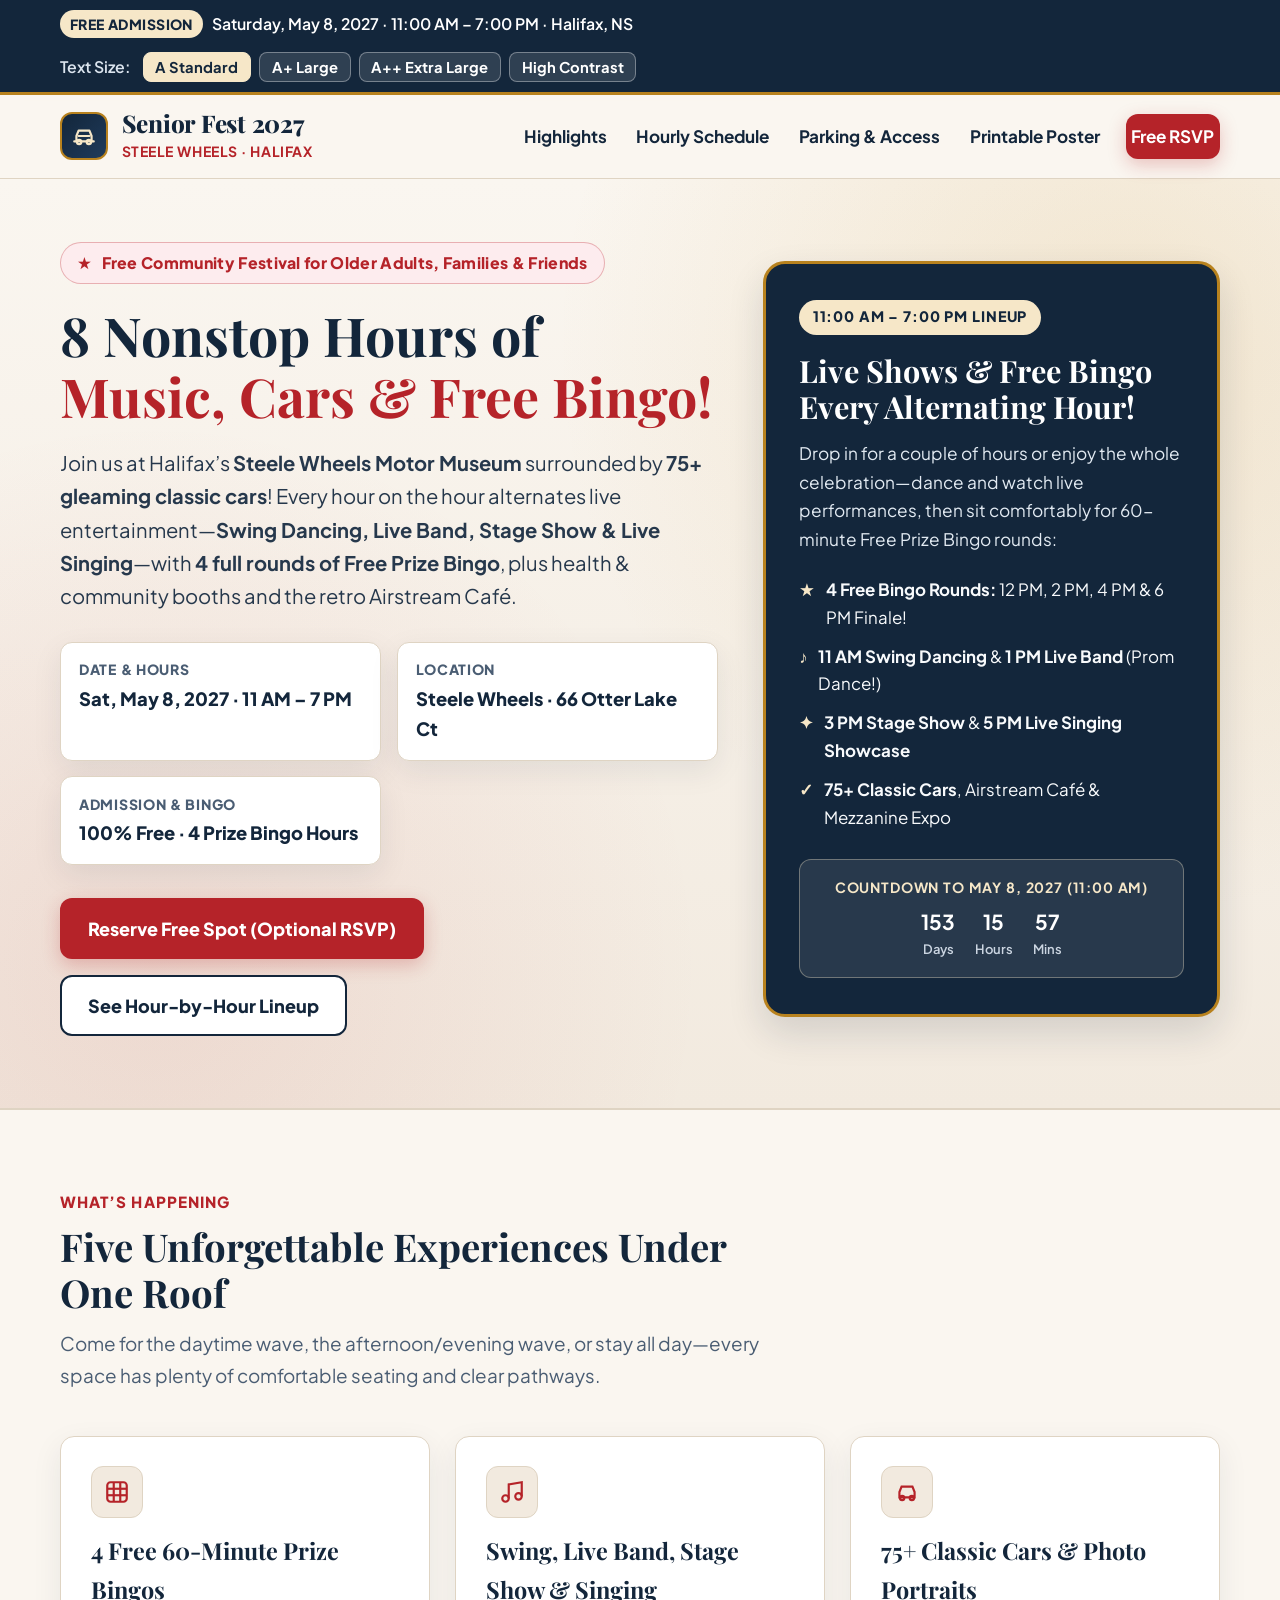
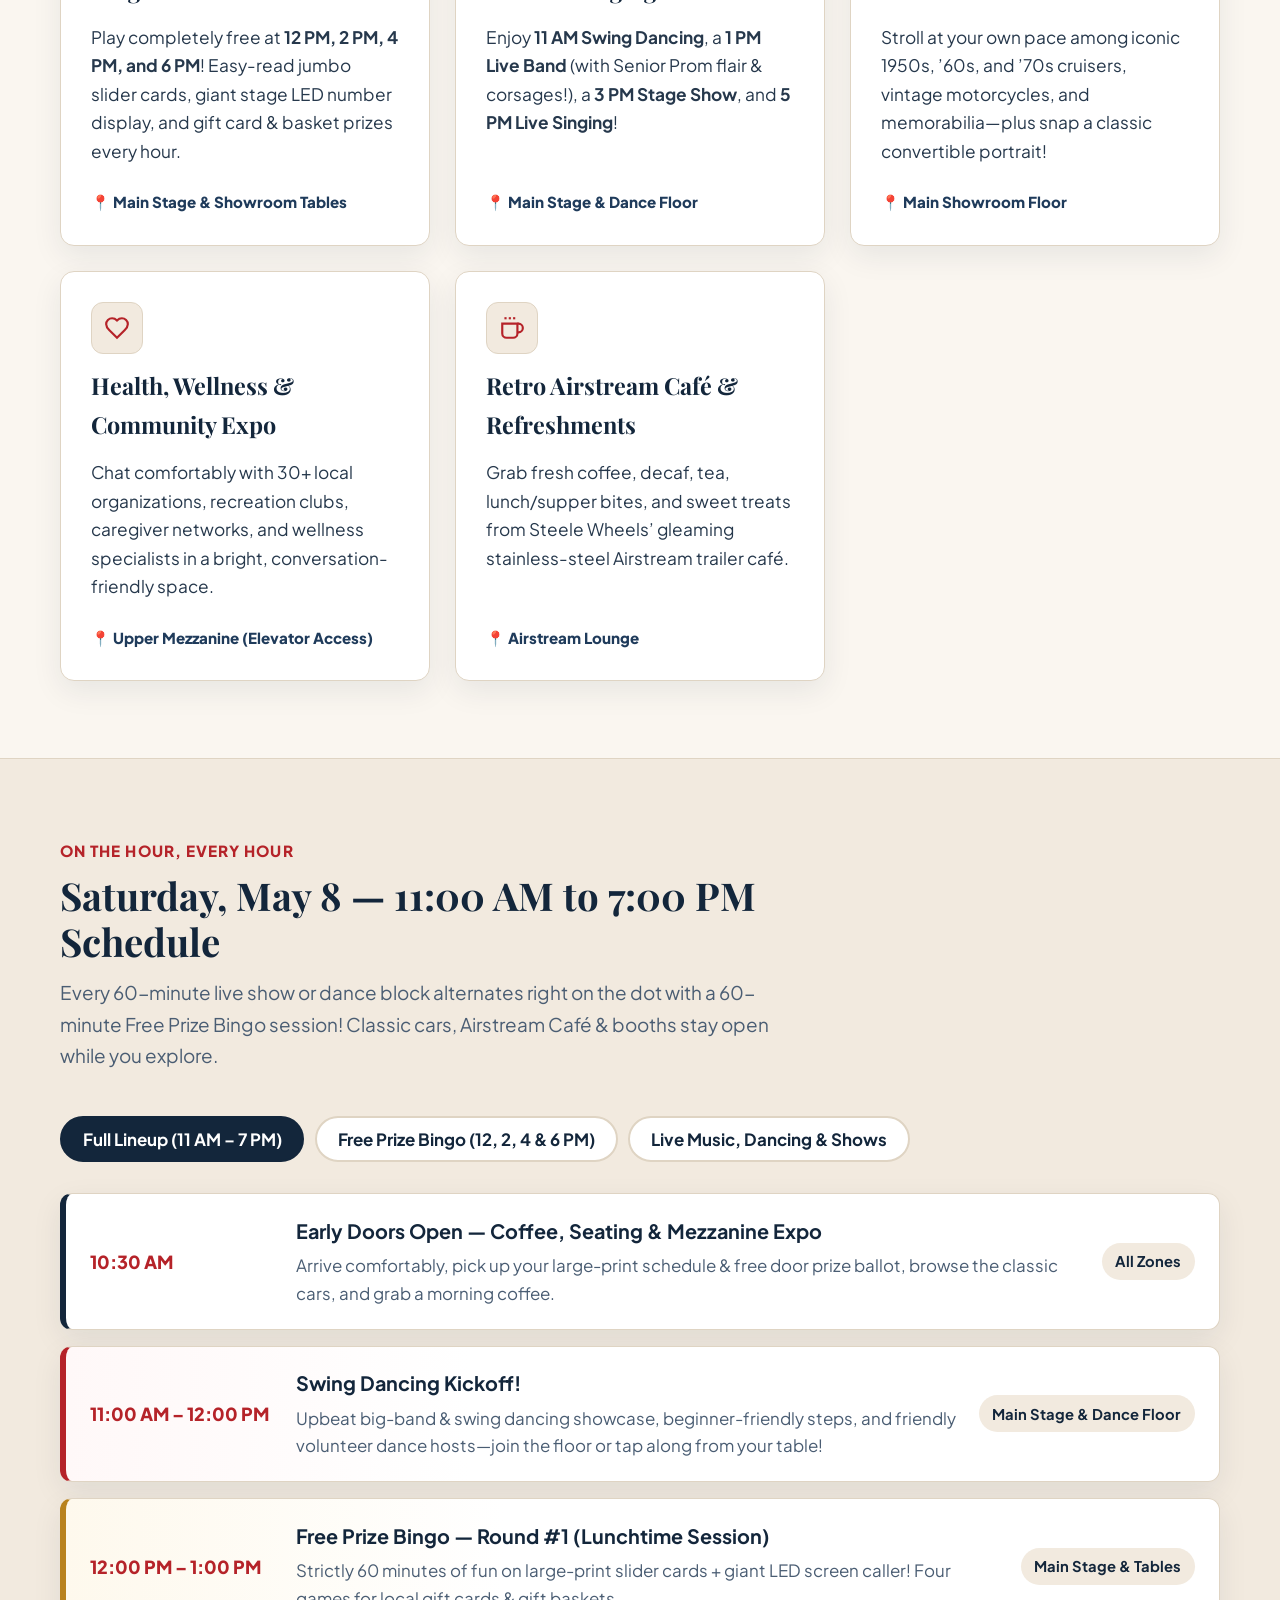
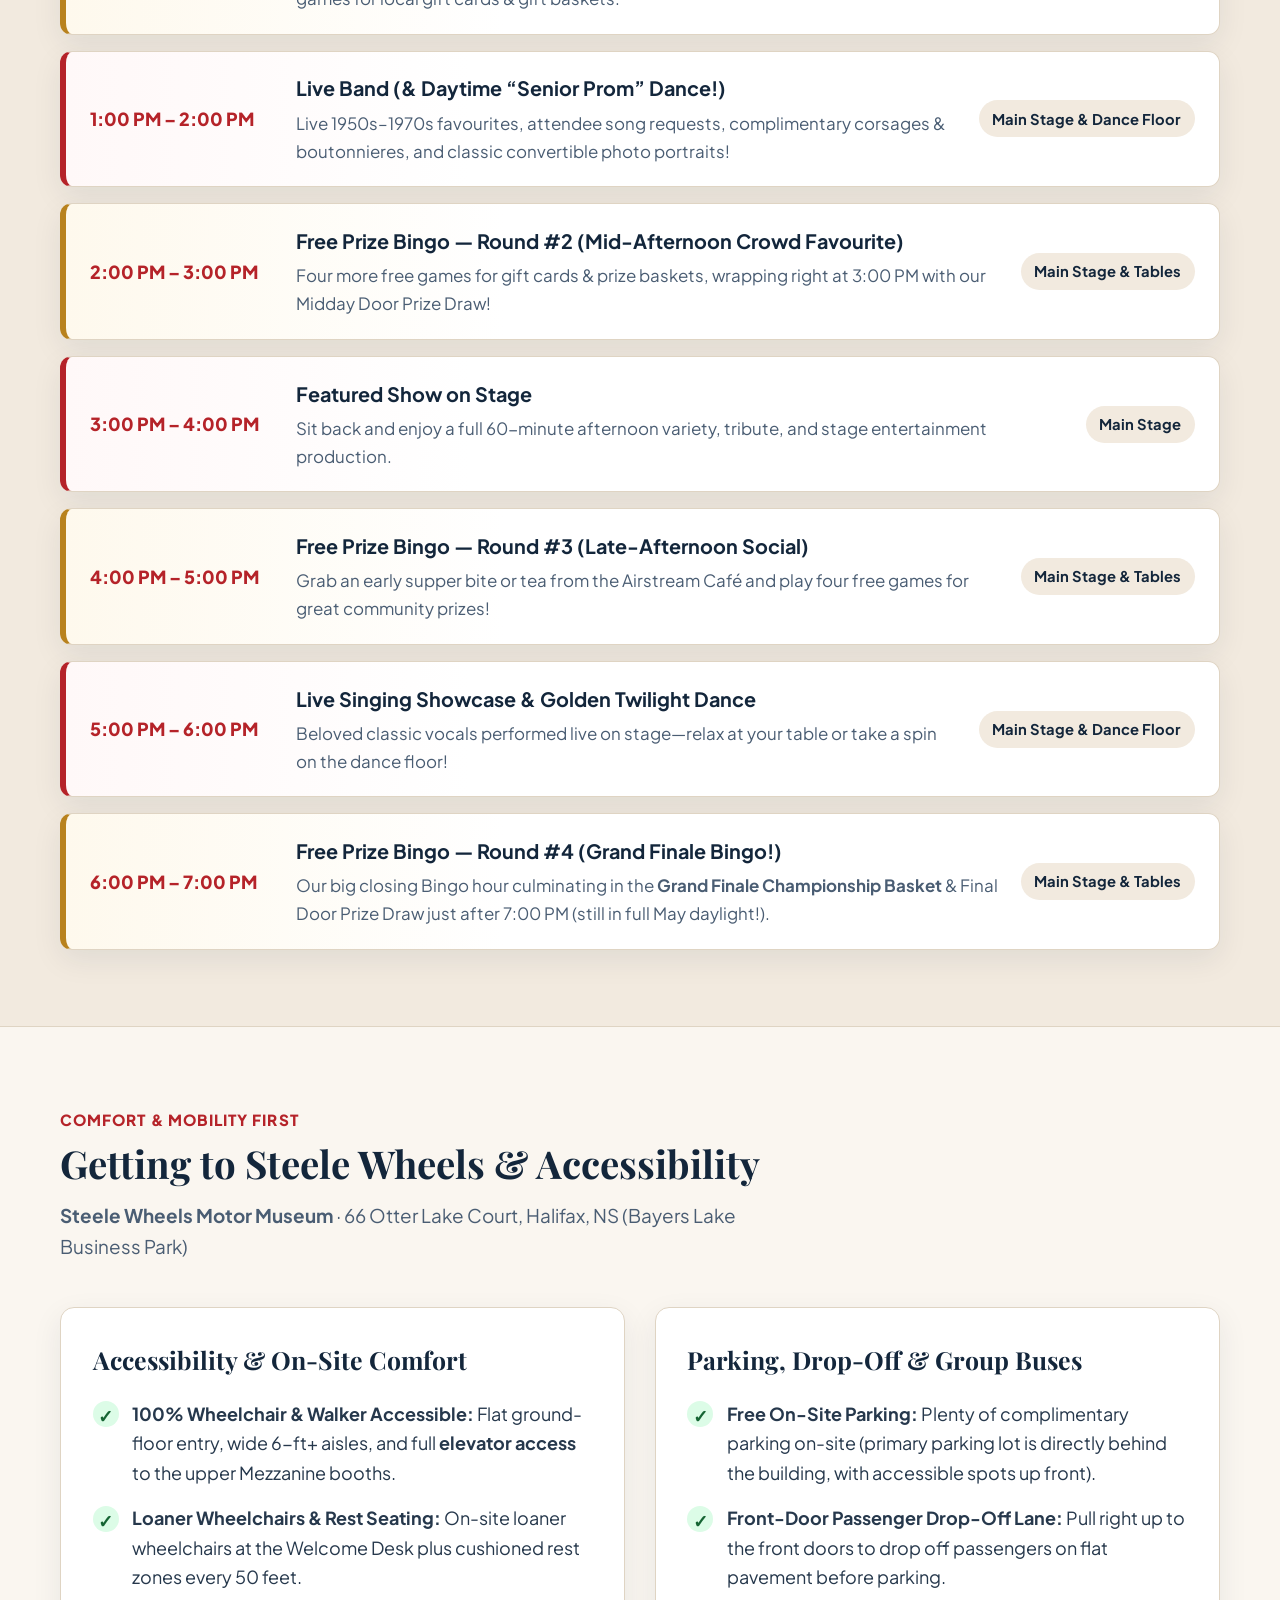
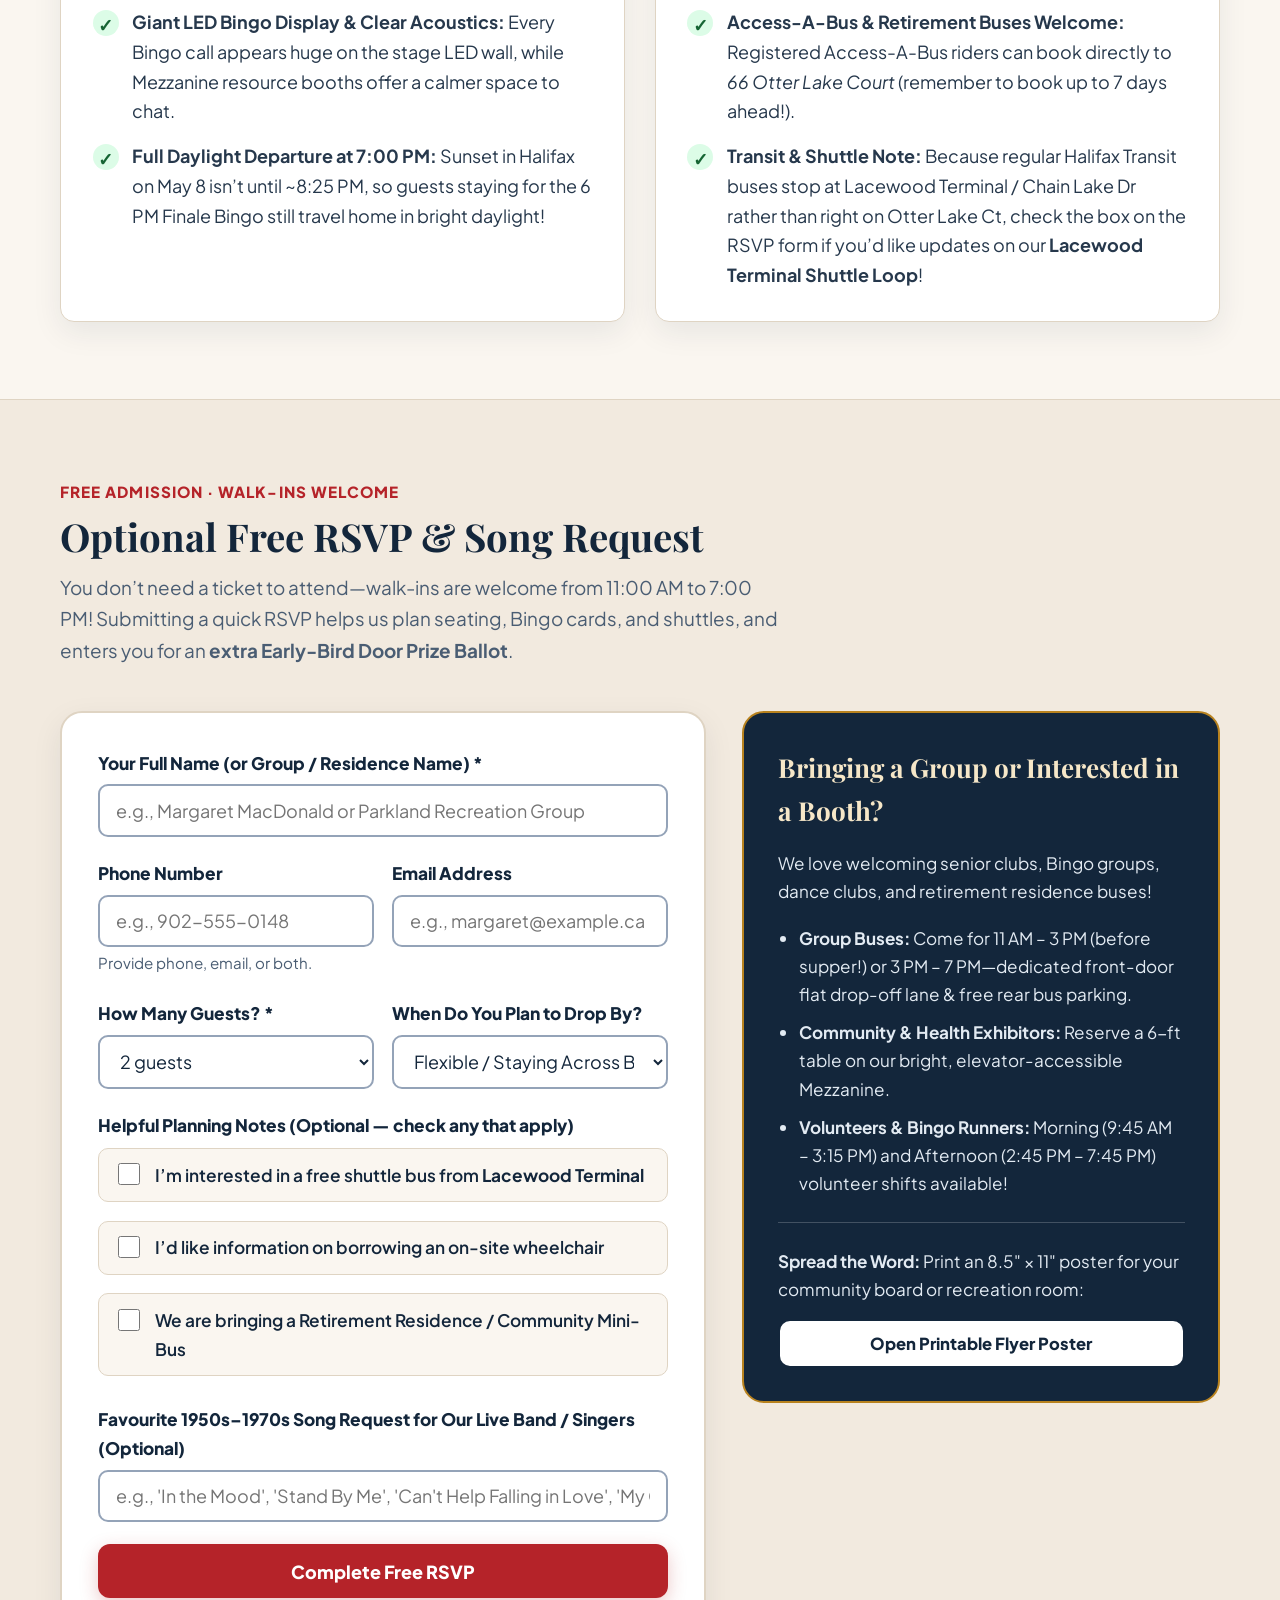
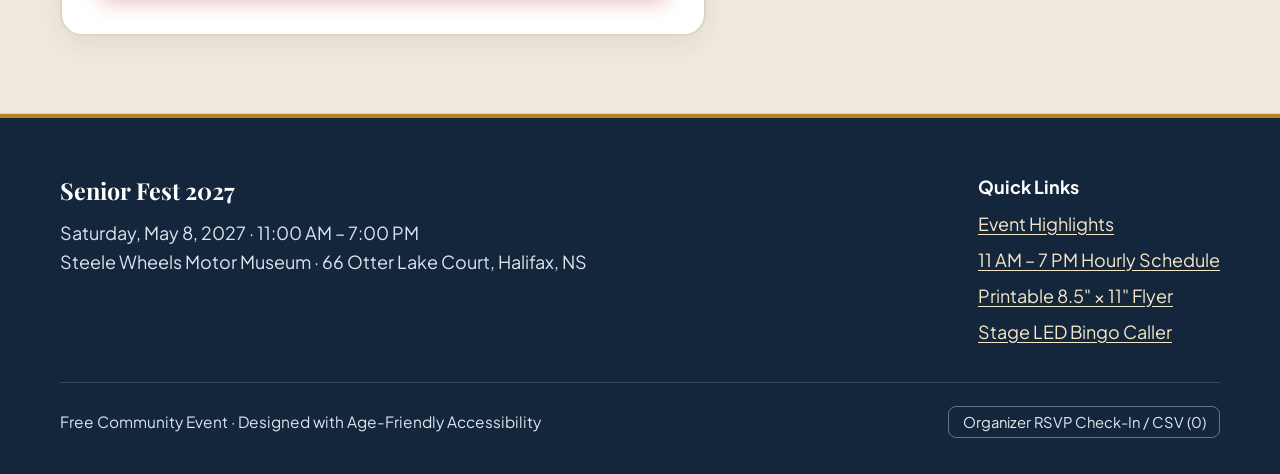
==== index.html @ 53cd1100 "Initial launch of Senior Fest 2027 website" ====
<!DOCTYPE html>
<html lang="en" data-font-scale="standard" data-contrast="standard">
<head>
  <meta charset="UTF-8" />
  <meta name="viewport" content="width=device-width, initial-scale=1.0" />
  <title>Senior Fest 2027 | May 8 (11 AM – 7 PM) at Steele Wheels Motor Museum, Halifax</title>
  <meta name="description" content="Join us Saturday, May 8, 2027 (11 AM – 7 PM) at Steele Wheels Motor Museum in Halifax for Senior Fest! Free admission, 4 rounds of Free Prize Bingo (12 PM, 2 PM, 4 PM & 6 PM), Swing Dancing, Live Band, Stage Show, Live Singing, 75+ classic cars & Community Expo." />
  <link rel="canonical" href="https://wajdimasad.github.io/Seniorfestns/" />
  <meta property="og:type" content="website" />
  <meta property="og:url" content="https://wajdimasad.github.io/Seniorfestns/" />
  <meta property="og:title" content="Senior Fest 2027 | May 8 (11 AM – 7 PM) at Steele Wheels, Halifax" />
  <meta property="og:description" content="Free admission & 4 rounds of Free Prize Bingo (12 PM, 2 PM, 4 PM & 6 PM), Swing Dancing, Live Band, Stage Show, Live Singing & 75+ classic cars!" />
  <link rel="preconnect" href="https://fonts.googleapis.com" />
  <link rel="preconnect" href="https://fonts.gstatic.com" crossorigin />
  <link href="https://fonts.googleapis.com/css2?family=Playfair+Display:wght@700;800&family=Plus+Jakarta+Sans:wght@500;600;700;800&display=swap" rel="stylesheet" />
  <link rel="stylesheet" href="styles.css" />
</head>
<body>
  <a href="#main-content" class="skip-link">Skip to main content</a>

  <!-- Accessibility & Quick Info Top Bar -->
  <div class="utility-bar" role="region" aria-label="Reading comfort controls">
    <div class="container utility-inner">
      <div class="utility-tagline">
        <span class="badge-free-sm">Free Admission</span>
        <span>Saturday, May 8, 2027 · 11:00 AM – 7:00 PM · Halifax, NS</span>
      </div>
      <div class="a11y-controls" role="group" aria-label="Adjust text size and contrast">
        <span class="a11y-label">Text Size:</span>
        <button type="button" class="a11y-btn" data-scale="standard" aria-pressed="true">A Standard</button>
        <button type="button" class="a11y-btn" data-scale="large" aria-pressed="false">A+ Large</button>
        <button type="button" class="a11y-btn" data-scale="xlarge" aria-pressed="false">A++ Extra Large</button>
        <button type="button" class="a11y-btn" id="contrast-toggle" aria-pressed="false">High Contrast</button>
      </div>
    </div>
  </div>

  <!-- Main Sticky Header -->
  <header class="site-header">
    <div class="container nav-inner">
      <a href="#" class="brand">
        <div class="brand-emblem" aria-hidden="true">
          <svg width="26" height="26" viewBox="0 0 24 24" fill="none" stroke="currentColor" stroke-width="2" stroke-linecap="round" stroke-linejoin="round">
            <path d="M5 17h14v-5l-2-5H7L5 12v5Z" />
            <circle cx="7.5" cy="17.5" r="2" />
            <circle cx="16.5" cy="17.5" r="2" />
            <path d="M3 17h2m14 0h2M7 12h10" />
          </svg>
        </div>
        <div>
          <span class="brand-title">Senior Fest 2027</span>
          <span class="brand-sub">Steele Wheels · Halifax</span>
        </div>
      </a>

      <nav class="nav-links" aria-label="Primary navigation">
        <a href="#experiences">Highlights</a>
        <a href="#schedule">Hourly Schedule</a>
        <a href="#accessibility">Parking &amp; Access</a>
        <a href="flyer.html" target="_blank" rel="noopener">Printable Poster</a>
        <a href="#rsvp" class="btn btn-primary btn-sm">Free RSVP</a>
      </nav>
    </div>
  </header>

  <main id="main-content">
    <!-- Hero Section -->
    <section class="hero">
      <div class="container hero-grid">
        <div>
          <div class="eyebrow-pill">
            <span>★</span> Free Community Festival for Older Adults, Families &amp; Friends
          </div>
          <h1>8 Nonstop Hours of <span>Music, Cars &amp; Free Bingo!</span></h1>
          <p class="hero-lead">
            Join us at Halifax’s <strong>Steele Wheels Motor Museum</strong> surrounded by <strong>75+ gleaming classic cars</strong>! Every hour on the hour alternates live entertainment—<strong>Swing Dancing, Live Band, Stage Show &amp; Live Singing</strong>—with <strong>4 full rounds of Free Prize Bingo</strong>, plus health &amp; community booths and the retro Airstream Café.
          </p>

          <div class="hero-facts">
            <div class="fact-chip">
              <span class="fact-label">Date &amp; Hours</span>
              <span class="fact-value">Sat, May 8, 2027 · 11 AM – 7 PM</span>
            </div>
            <div class="fact-chip">
              <span class="fact-label">Location</span>
              <span class="fact-value">Steele Wheels · 66 Otter Lake Ct</span>
            </div>
            <div class="fact-chip">
              <span class="fact-label">Admission &amp; Bingo</span>
              <span class="fact-value">100% Free · 4 Prize Bingo Hours</span>
            </div>
          </div>

          <div class="hero-actions">
            <a href="#rsvp" class="btn btn-primary">Reserve Free Spot (Optional RSVP)</a>
            <a href="#schedule" class="btn btn-secondary">See Hour-by-Hour Lineup</a>
          </div>
        </div>

        <!-- Hourly Entertainment + Bingo Spotlight Card -->
        <aside class="hero-poster-card" aria-label="Nonstop alternating entertainment and Free Bingo lineup">
          <span class="poster-corner-ribbon">11:00 AM – 7:00 PM Lineup</span>
          <h2>Live Shows &amp; Free Bingo Every Alternating Hour!</h2>
          <p>
            Drop in for a couple of hours or enjoy the whole celebration—dance and watch live performances, then sit comfortably for 60-minute Free Prize Bingo rounds:
          </p>
          <ul class="prom-feature-list">
            <li><span class="prom-check">★</span> <span><strong>4 Free Bingo Rounds:</strong> 12 PM, 2 PM, 4 PM &amp; 6 PM Finale!</span></li>
            <li><span class="prom-check">♪</span> <span><strong>11 AM Swing Dancing</strong> &amp; <strong>1 PM Live Band</strong> (Prom Dance!)</span></li>
            <li><span class="prom-check">✦</span> <span><strong>3 PM Stage Show</strong> &amp; <strong>5 PM Live Singing Showcase</strong></span></li>
            <li><span class="prom-check">✓</span> <span><strong>75+ Classic Cars</strong>, Airstream Café &amp; Mezzanine Expo</span></li>
          </ul>
          <div class="countdown-box" aria-live="polite">
            <div class="countdown-title">Countdown to May 8, 2027 (11:00 AM)</div>
            <div class="countdown-values" id="countdown-display">
              <span><strong>--</strong><small>Days</small></span>
              <span><strong>--</strong><small>Hours</small></span>
              <span><strong>--</strong><small>Mins</small></span>
            </div>
          </div>
        </aside>
      </div>
    </section>

    <!-- 5 Signature Experiences -->
    <section id="experiences" class="section">
      <div class="container">
        <div class="section-header">
          <span class="section-kicker">What’s Happening</span>
          <h2>Five Unforgettable Experiences Under One Roof</h2>
          <p>Come for the daytime wave, the afternoon/evening wave, or stay all day—every space has plenty of comfortable seating and clear pathways.</p>
        </div>

        <div class="cards-grid">
          <article class="exp-card">
            <div class="exp-icon" aria-hidden="true">
              <svg width="26" height="26" viewBox="0 0 24 24" fill="none" stroke="currentColor" stroke-width="2">
                <rect x="3" y="3" width="18" height="18" rx="3" /><line x1="9" y1="3" x2="9" y2="21" /><line x1="15" y1="3" x2="15" y2="21" /><line x1="3" y1="9" x2="21" y2="9" /><line x1="3" y1="15" x2="21" y2="15" />
              </svg>
            </div>
            <h3>4 Free 60-Minute Prize Bingos</h3>
            <p>Play completely free at <strong>12 PM, 2 PM, 4 PM, and 6 PM</strong>! Easy-read jumbo slider cards, giant stage LED number display, and gift card &amp; basket prizes every hour.</p>
            <span class="exp-tag">📍 Main Stage &amp; Showroom Tables</span>
          </article>

          <article class="exp-card">
            <div class="exp-icon" aria-hidden="true">
              <svg width="26" height="26" viewBox="0 0 24 24" fill="none" stroke="currentColor" stroke-width="2">
                <path d="M9 18V5l12-2v13" /><circle cx="6" cy="18" r="3" /><circle cx="18" cy="16" r="3" />
              </svg>
            </div>
            <h3>Swing, Live Band, Stage Show &amp; Singing</h3>
            <p>Enjoy <strong>11 AM Swing Dancing</strong>, a <strong>1 PM Live Band</strong> (with Senior Prom flair &amp; corsages!), a <strong>3 PM Stage Show</strong>, and <strong>5 PM Live Singing</strong>!</p>
            <span class="exp-tag">📍 Main Stage &amp; Dance Floor</span>
          </article>

          <article class="exp-card">
            <div class="exp-icon" aria-hidden="true">
              <svg width="26" height="26" viewBox="0 0 24 24" fill="none" stroke="currentColor" stroke-width="2">
                <path d="M5 17h14v-5l-2-5H7L5 12v5Z" /><circle cx="7.5" cy="17.5" r="2" /><circle cx="16.5" cy="17.5" r="2" />
              </svg>
            </div>
            <h3>75+ Classic Cars &amp; Photo Portraits</h3>
            <p>Stroll at your own pace among iconic 1950s, ’60s, and ’70s cruisers, vintage motorcycles, and memorabilia—plus snap a classic convertible portrait!</p>
            <span class="exp-tag">📍 Main Showroom Floor</span>
          </article>

          <article class="exp-card">
            <div class="exp-icon" aria-hidden="true">
              <svg width="26" height="26" viewBox="0 0 24 24" fill="none" stroke="currentColor" stroke-width="2">
                <path d="M19 14c1.49-1.46 3-3.21 3-5.5A5.5 5.5 0 0 0 16.5 3c-1.76 0-3 .5-4.5 2-1.5-1.5-2.74-2-4.5-2A5.5 5.5 0 0 0 2 8.5c0 2.3 1.5 4.05 3 5.5l7 7Z" />
              </svg>
            </div>
            <h3>Health, Wellness &amp; Community Expo</h3>
            <p>Chat comfortably with 30+ local organizations, recreation clubs, caregiver networks, and wellness specialists in a bright, conversation-friendly space.</p>
            <span class="exp-tag">📍 Upper Mezzanine (Elevator Access)</span>
          </article>

          <article class="exp-card">
            <div class="exp-icon" aria-hidden="true">
              <svg width="26" height="26" viewBox="0 0 24 24" fill="none" stroke="currentColor" stroke-width="2">
                <path d="M17 8h1a4 4 0 1 1 0 8h-1" /><path d="M3 8h14v9a4 4 0 0 1-4 4H7a4 4 0 0 1-4-4Z" /><line x1="6" y1="2" x2="6" y2="4" /><line x1="10" y1="2" x2="10" y2="4" /><line x1="14" y1="2" x2="14" y2="4" />
              </svg>
            </div>
            <h3>Retro Airstream Café &amp; Refreshments</h3>
            <p>Grab fresh coffee, decaf, tea, lunch/supper bites, and sweet treats from Steele Wheels’ gleaming stainless-steel Airstream trailer café.</p>
            <span class="exp-tag">📍 Airstream Lounge</span>
          </article>
        </div>
      </div>
    </section>

    <!-- Hour-by-Hour Day Schedule -->
    <section id="schedule" class="section section-alt">
      <div class="container">
        <div class="section-header">
          <span class="section-kicker">On the Hour, Every Hour</span>
          <h2>Saturday, May 8 — 11:00 AM to 7:00 PM Schedule</h2>
          <p>Every 60-minute live show or dance block alternates right on the dot with a 60-minute Free Prize Bingo session! Classic cars, Airstream Café &amp; booths stay open while you explore.</p>
        </div>

        <div class="schedule-filters" role="group" aria-label="Filter schedule items">
          <button type="button" class="filter-btn" data-filter="all" aria-pressed="true">Full Lineup (11 AM – 7 PM)</button>
          <button type="button" class="filter-btn" data-filter="bingo" aria-pressed="false">Free Prize Bingo (12, 2, 4 &amp; 6 PM)</button>
          <button type="button" class="filter-btn" data-filter="shows" aria-pressed="false">Live Music, Dancing &amp; Shows</button>
        </div>

        <div class="schedule-list" id="schedule-list">
          <div class="schedule-item" data-category="shows">
            <div class="sched-time">10:30 AM</div>
            <div class="sched-body">
              <h3>Early Doors Open — Coffee, Seating &amp; Mezzanine Expo</h3>
              <p>Arrive comfortably, pick up your large-print schedule &amp; free door prize ballot, browse the classic cars, and grab a morning coffee.</p>
            </div>
            <span class="sched-zone">All Zones</span>
          </div>

          <div class="schedule-item" data-category="shows" data-highlight="prom">
            <div class="sched-time">11:00 AM – 12:00 PM</div>
            <div class="sched-body">
              <h3>Swing Dancing Kickoff!</h3>
              <p>Upbeat big-band &amp; swing dancing showcase, beginner-friendly steps, and friendly volunteer dance hosts—join the floor or tap along from your table!</p>
            </div>
            <span class="sched-zone">Main Stage &amp; Dance Floor</span>
          </div>

          <div class="schedule-item" data-category="bingo" data-highlight="bingo">
            <div class="sched-time">12:00 PM – 1:00 PM</div>
            <div class="sched-body">
              <h3>Free Prize Bingo — Round #1 (Lunchtime Session)</h3>
              <p>Strictly 60 minutes of fun on large-print slider cards + giant LED screen caller! Four games for local gift cards &amp; gift baskets.</p>
            </div>
            <span class="sched-zone">Main Stage &amp; Tables</span>
          </div>

          <div class="schedule-item" data-category="shows" data-highlight="prom">
            <div class="sched-time">1:00 PM – 2:00 PM</div>
            <div class="sched-body">
              <h3>Live Band (&amp; Daytime “Senior Prom” Dance!)</h3>
              <p>Live 1950s–1970s favourites, attendee song requests, complimentary corsages &amp; boutonnieres, and classic convertible photo portraits!</p>
            </div>
            <span class="sched-zone">Main Stage &amp; Dance Floor</span>
          </div>

          <div class="schedule-item" data-category="bingo" data-highlight="bingo">
            <div class="sched-time">2:00 PM – 3:00 PM</div>
            <div class="sched-body">
              <h3>Free Prize Bingo — Round #2 (Mid-Afternoon Crowd Favourite)</h3>
              <p>Four more free games for gift cards &amp; prize baskets, wrapping right at 3:00 PM with our Midday Door Prize Draw!</p>
            </div>
            <span class="sched-zone">Main Stage &amp; Tables</span>
          </div>

          <div class="schedule-item" data-category="shows" data-highlight="prom">
            <div class="sched-time">3:00 PM – 4:00 PM</div>
            <div class="sched-body">
              <h3>Featured Show on Stage</h3>
              <p>Sit back and enjoy a full 60-minute afternoon variety, tribute, and stage entertainment production.</p>
            </div>
            <span class="sched-zone">Main Stage</span>
          </div>

          <div class="schedule-item" data-category="bingo" data-highlight="bingo">
            <div class="sched-time">4:00 PM – 5:00 PM</div>
            <div class="sched-body">
              <h3>Free Prize Bingo — Round #3 (Late-Afternoon Social)</h3>
              <p>Grab an early supper bite or tea from the Airstream Café and play four free games for great community prizes!</p>
            </div>
            <span class="sched-zone">Main Stage &amp; Tables</span>
          </div>

          <div class="schedule-item" data-category="shows" data-highlight="prom">
            <div class="sched-time">5:00 PM – 6:00 PM</div>
            <div class="sched-body">
              <h3>Live Singing Showcase &amp; Golden Twilight Dance</h3>
              <p>Beloved classic vocals performed live on stage—relax at your table or take a spin on the dance floor!</p>
            </div>
            <span class="sched-zone">Main Stage &amp; Dance Floor</span>
          </div>

          <div class="schedule-item" data-category="bingo" data-highlight="bingo">
            <div class="sched-time">6:00 PM – 7:00 PM</div>
            <div class="sched-body">
              <h3>Free Prize Bingo — Round #4 (Grand Finale Bingo!)</h3>
              <p>Our big closing Bingo hour culminating in the <strong>Grand Finale Championship Basket</strong> &amp; Final Door Prize Draw just after 7:00 PM (still in full May daylight!).</p>
            </div>
            <span class="sched-zone">Main Stage &amp; Tables</span>
          </div>
        </div>
      </div>
    </section>

    <!-- Venue, Accessibility & Parking -->
    <section id="accessibility" class="section">
      <div class="container">
        <div class="section-header">
          <span class="section-kicker">Comfort &amp; Mobility First</span>
          <h2>Getting to Steele Wheels &amp; Accessibility</h2>
          <p><strong>Steele Wheels Motor Museum</strong> · 66 Otter Lake Court, Halifax, NS (Bayers Lake Business Park)</p>
        </div>

        <div class="venue-grid">
          <div class="info-panel">
            <h3>Accessibility &amp; On-Site Comfort</h3>
            <ul class="check-list">
              <li>
                <span class="check-badge" aria-hidden="true">✓</span>
                <div><strong>100% Wheelchair &amp; Walker Accessible:</strong> Flat ground-floor entry, wide 6-ft+ aisles, and full <strong>elevator access</strong> to the upper Mezzanine booths.</div>
              </li>
              <li>
                <span class="check-badge" aria-hidden="true">✓</span>
                <div><strong>Loaner Wheelchairs &amp; Rest Seating:</strong> On-site loaner wheelchairs at the Welcome Desk plus cushioned rest zones every 50 feet.</div>
              </li>
              <li>
                <span class="check-badge" aria-hidden="true">✓</span>
                <div><strong>Giant LED Bingo Display &amp; Clear Acoustics:</strong> Every Bingo call appears huge on the stage LED wall, while Mezzanine resource booths offer a calmer space to chat.</div>
              </li>
              <li>
                <span class="check-badge" aria-hidden="true">✓</span>
                <div><strong>Full Daylight Departure at 7:00 PM:</strong> Sunset in Halifax on May 8 isn’t until ~8:25 PM, so guests staying for the 6 PM Finale Bingo still travel home in bright daylight!</div>
              </li>
            </ul>
          </div>

          <div class="info-panel">
            <h3>Parking, Drop-Off &amp; Group Buses</h3>
            <ul class="check-list">
              <li>
                <span class="check-badge" aria-hidden="true">✓</span>
                <div><strong>Free On-Site Parking:</strong> Plenty of complimentary parking on-site (primary parking lot is directly behind the building, with accessible spots up front).</div>
              </li>
              <li>
                <span class="check-badge" aria-hidden="true">✓</span>
                <div><strong>Front-Door Passenger Drop-Off Lane:</strong> Pull right up to the front doors to drop off passengers on flat pavement before parking.</div>
              </li>
              <li>
                <span class="check-badge" aria-hidden="true">✓</span>
                <div><strong>Access-A-Bus &amp; Retirement Buses Welcome:</strong> Registered Access-A-Bus riders can book directly to <em>66 Otter Lake Court</em> (remember to book up to 7 days ahead!).</div>
              </li>
              <li>
                <span class="check-badge" aria-hidden="true">✓</span>
                <div><strong>Transit &amp; Shuttle Note:</strong> Because regular Halifax Transit buses stop at Lacewood Terminal / Chain Lake Dr rather than right on Otter Lake Ct, check the box on the RSVP form if you’d like updates on our <strong>Lacewood Terminal Shuttle Loop</strong>!</div>
              </li>
            </ul>
          </div>
        </div>
      </div>
    </section>

    <!-- Optional Free RSVP Section -->
    <section id="rsvp" class="section section-alt">
      <div class="container">
        <div class="section-header">
          <span class="section-kicker">Free Admission · Walk-Ins Welcome</span>
          <h2>Optional Free RSVP &amp; Song Request</h2>
          <p>You don’t need a ticket to attend—walk-ins are welcome from 11:00 AM to 7:00 PM! Submitting a quick RSVP helps us plan seating, Bingo cards, and shuttles, and enters you for an <strong>extra Early-Bird Door Prize Ballot</strong>.</p>
        </div>

        <div class="rsvp-wrapper">
          <div class="form-card">
            <div id="form-error" class="form-error" hidden role="alert"></div>

            <form id="rsvp-form" novalidate>
              <div class="form-row">
                <label for="guest-name">Your Full Name (or Group / Residence Name) *</label>
                <input type="text" id="guest-name" name="name" required autocomplete="name" placeholder="e.g., Margaret MacDonald or Parkland Recreation Group" />
              </div>

              <div class="form-row form-grid-2">
                <div>
                  <label for="guest-phone">Phone Number</label>
                  <input type="tel" id="guest-phone" name="phone" autocomplete="tel" placeholder="e.g., 902-555-0148" />
                  <span class="field-hint">Provide phone, email, or both.</span>
                </div>
                <div>
                  <label for="guest-email">Email Address</label>
                  <input type="email" id="guest-email" name="email" autocomplete="email" placeholder="e.g., margaret@example.ca" />
                </div>
              </div>

              <div class="form-row form-grid-2">
                <div>
                  <label for="guest-count">How Many Guests? *</label>
                  <select id="guest-count" name="guests">
                    <option value="1">Just me (1 guest)</option>
                    <option value="2" selected>2 guests</option>
                    <option value="3">3 guests</option>
                    <option value="4">4 guests</option>
                    <option value="5-9">Small group (5–9 guests)</option>
                    <option value="10+ Bus/Group">Community / Retirement Bus Group (10+)</option>
                  </select>
                </div>
                <div>
                  <label for="arrival-window">When Do You Plan to Drop By?</label>
                  <select id="arrival-window" name="window">
                    <option value="Daytime Wave (11 AM - 3 PM)">Daytime Wave (11 AM – 3 PM: Swing, 12 &amp; 2 PM Bingos, Band)</option>
                    <option value="Afternoon/Evening Wave (3 PM - 7 PM)">Afternoon/Evening (3 PM – 7 PM: Show, 4 &amp; 6 PM Bingos, Singing)</option>
                    <option value="All Day / Flexible (11 AM - 7 PM)" selected>Flexible / Staying Across Both!</option>
                  </select>
                </div>
              </div>

              <div class="form-row">
                <label>Helpful Planning Notes (Optional — check any that apply)</label>
                <div class="checkbox-group">
                  <label class="checkbox-label">
                    <input type="checkbox" name="shuttleInterest" value="Yes" />
                    <span>I’m interested in a free shuttle bus from <strong>Lacewood Terminal</strong></span>
                  </label>
                  <label class="checkbox-label">
                    <input type="checkbox" name="loanerWheelchair" value="Yes" />
                    <span>I’d like information on borrowing an on-site wheelchair</span>
                  </label>
                  <label class="checkbox-label">
                    <input type="checkbox" name="groupBus" value="Yes" />
                    <span>We are bringing a Retirement Residence / Community Mini-Bus</span>
                  </label>
                </div>
              </div>

              <div class="form-row">
                <label for="prom-song">Favourite 1950s–1970s Song Request for Our Live Band / Singers (Optional)</label>
                <input type="text" id="prom-song" name="songRequest" placeholder="e.g., 'In the Mood', 'Stand By Me', 'Can't Help Falling in Love', 'My Girl'..." />
              </div>

              <button type="submit" class="btn btn-primary" style="width: 100%;">
                Complete Free RSVP
              </button>
            </form>

            <!-- Instant Confirmation View -->
            <div id="rsvp-confirmation" class="rsvp-confirmation" hidden aria-live="polite">
              <h3 style="margin-top: 0; color: #166534;">You’re on the Guest List! 🎉</h3>
              <p>Thank you, <strong id="conf-name"></strong>! Simply give your name at the Welcome Desk on <strong>Saturday, May 8, 2027</strong> for your bonus Early-Bird Door Prize ballot.</p>
              <div>
                <span style="font-size: 0.85rem; font-weight: 700; display: block;">Confirmation Reference:</span>
                <span class="pass-code" id="conf-code">SF27-0000</span>
              </div>
              <p style="margin-bottom: 1.2rem; font-size: 0.94rem;">
                <strong>Where:</strong> Steele Wheels Motor Museum, 66 Otter Lake Ct, Halifax<br />
                <strong>Hours:</strong> 11:00 AM – 7:00 PM (Free Bingo at 12 PM, 2 PM, 4 PM &amp; 6 PM!)
              </p>
              <div style="display: flex; flex-wrap: wrap; gap: 0.75rem;">
                <button type="button" class="btn btn-secondary btn-sm" id="print-pass-btn">Print Confirmation</button>
                <button type="button" class="btn btn-primary btn-sm" id="reset-rsvp-btn">Register Another Guest</button>
              </div>
            </div>
          </div>

          <!-- Side Info Box -->
          <aside class="rsvp-aside">
            <h3>Bringing a Group or Interested in a Booth?</h3>
            <p>We love welcoming senior clubs, Bingo groups, dance clubs, and retirement residence buses!</p>
            <ul>
              <li><strong>Group Buses:</strong> Come for 11 AM – 3 PM (before supper!) or 3 PM – 7 PM—dedicated front-door flat drop-off lane &amp; free rear bus parking.</li>
              <li><strong>Community &amp; Health Exhibitors:</strong> Reserve a 6-ft table on our bright, elevator-accessible Mezzanine.</li>
              <li><strong>Volunteers &amp; Bingo Runners:</strong> Morning (9:45 AM – 3:15 PM) and Afternoon (2:45 PM – 7:45 PM) volunteer shifts available!</li>
            </ul>
            <hr style="border: 0; border-top: 1px solid rgba(255,255,255,0.2); margin: 1.35rem 0;" />
            <p style="margin-bottom: 0.85rem;"><strong>Spread the Word:</strong> Print an 8.5" × 11" poster for your community board or recreation room:</p>
            <a href="flyer.html" target="_blank" rel="noopener" class="btn btn-secondary btn-sm" style="width: 100%;">
              Open Printable Flyer Poster
            </a>
          </aside>
        </div>
      </div>
    </section>
  </main>

  <!-- Footer -->
  <footer class="site-footer">
    <div class="container">
      <div class="footer-grid">
        <div>
          <strong style="font-family: var(--font-display); font-size: 1.3rem; color: #ffffff;">Senior Fest 2027</strong>
          <p style="margin: 0.4rem 0 0; max-width: 44ch;">
            Saturday, May 8, 2027 · 11:00 AM – 7:00 PM<br />
            Steele Wheels Motor Museum · 66 Otter Lake Court, Halifax, NS
          </p>
        </div>
        <div>
          <strong style="color: #ffffff; display: block; margin-bottom: 0.4rem;">Quick Links</strong>
          <div style="display: flex; flex-direction: column; gap: 0.35rem;">
            <a href="#experiences">Event Highlights</a>
            <a href="#schedule">11 AM – 7 PM Hourly Schedule</a>
            <a href="flyer.html" target="_blank" rel="noopener">Printable 8.5" × 11" Flyer</a>
            <a href="bingo-caller.html" target="_blank" rel="noopener">Stage LED Bingo Caller</a>
          </div>
        </div>
      </div>

      <div class="organizer-bar">
        <span>Free Community Event · Designed with Age-Friendly Accessibility</span>
        <button type="button" class="link-btn" id="open-organizer-modal">Organizer RSVP Check-In / CSV (<span id="rsvp-count-badge">0</span>)</button>
      </div>
    </div>
  </footer>

  <!-- Organizer Local RSVP Manager Modal -->
  <div class="modal-backdrop" id="organizer-modal" hidden role="dialog" aria-modal="true" aria-labelledby="org-modal-title">
    <div class="modal-panel">
      <div style="display: flex; justify-content: space-between; align-items: center; gap: 1rem;">
        <h3 id="org-modal-title" style="margin: 0; color: var(--navy-deep);">Saved RSVPs (Browser Storage)</h3>
        <button type="button" class="btn btn-secondary btn-sm" id="close-organizer-modal">Close</button>
      </div>
      <p style="font-size: 0.9rem; color: var(--ink-muted);">
        RSVPs submitted on this device are stored locally below and can be exported to Excel/CSV. When publishing online, set <code>RSVP_WEBHOOK_URL</code> in <code>app.js</code> (e.g., Formspree or Google Sheets) to collect RSVPs centrally.
      </p>
      <div id="organizer-table-container"></div>
      <div style="display: flex; gap: 0.75rem; flex-wrap: wrap; margin-top: 1rem;">
        <button type="button" class="btn btn-primary btn-sm" id="export-csv-btn">Download CSV</button>
      </div>
    </div>
  </div>

  <script src="app.js"></script>
</body>
</html>
---- styles.css ----
:root {
  --bg-ivory: #faf6f0;
  --bg-champagne: #f2eadf;
  --bg-card: #ffffff;
  --navy-deep: #13263b;
  --navy-mid: #1f3b5b;
  --ink-body: #26384c;
  --ink-muted: #4a5d73;
  --crimson: #b52329;
  --crimson-hover: #92191e;
  --crimson-soft: #fdecee;
  --gold: #b8821e;
  --gold-light: #f6e7c8;
  --teal-ok: #166534;
  --teal-bg: #dcfce7;
  --border-warm: #dfd4c3;
  --shadow-soft: 0 10px 30px rgba(19, 38, 59, 0.08);
  --shadow-hover: 0 16px 36px rgba(19, 38, 59, 0.14);
  --radius-md: 14px;
  --radius-lg: 22px;
  --base-font-size: 18px;
  --font-display: 'Playfair Display', Georgia, 'Times New Roman', serif;
  --font-sans: 'Plus Jakarta Sans', -apple-system, BlinkMacSystemFont, 'Segoe UI', Roboto, sans-serif;
}

html[data-font-scale="large"] {
  --base-font-size: 20.5px;
}

html[data-font-scale="xlarge"] {
  --base-font-size: 23px;
}

html[data-contrast="high"] {
  --bg-ivory: #ffffff;
  --bg-champagne: #f4f4f6;
  --bg-card: #ffffff;
  --navy-deep: #09131f;
  --ink-body: #09131f;
  --ink-muted: #1e293b;
  --crimson: #990f15;
  --border-warm: #09131f;
}

*,
*::before,
*::after {
  box-sizing: border-box;
}

html {
  font-size: var(--base-font-size);
  scroll-behavior: smooth;
}

body {
  margin: 0;
  font-family: var(--font-sans);
  background-color: var(--bg-ivory);
  color: var(--ink-body);
  line-height: 1.65;
  -webkit-font-smoothing: antialiased;
}

/* Skip Link for Screen Readers & Keyboard */
.skip-link {
  position: absolute;
  top: -100px;
  left: 1rem;
  background: var(--navy-deep);
  color: #ffffff;
  padding: 0.75rem 1.25rem;
  border-radius: 8px;
  font-weight: 700;
  z-index: 1000;
  text-decoration: none;
}

.skip-link:focus {
  top: 1rem;
}

a {
  color: var(--crimson);
  text-underline-offset: 3px;
}

a:focus-visible,
button:focus-visible,
input:focus-visible,
select:focus-visible,
textarea:focus-visible {
  outline: 3px solid var(--crimson);
  outline-offset: 3px;
}

.container {
  width: min(1160px, 92%);
  margin-inline: auto;
}

/* Accessibility Utility Top Bar */
.utility-bar {
  background-color: var(--navy-deep);
  color: #ffffff;
  padding: 0.55rem 0;
  font-size: 0.88rem;
  border-bottom: 3px solid var(--gold);
}

.utility-inner {
  display: flex;
  flex-wrap: wrap;
  align-items: center;
  justify-content: space-between;
  gap: 0.75rem;
}

.utility-tagline {
  display: flex;
  align-items: center;
  gap: 0.5rem;
  font-weight: 600;
}

.badge-free-sm {
  background: var(--gold-light);
  color: var(--navy-deep);
  font-weight: 800;
  padding: 0.15rem 0.55rem;
  border-radius: 999px;
  font-size: 0.78rem;
  letter-spacing: 0.03em;
  text-transform: uppercase;
}

.a11y-controls {
  display: flex;
  flex-wrap: wrap;
  align-items: center;
  gap: 0.45rem;
}

.a11y-label {
  color: #dbe4ee;
  font-weight: 600;
  margin-right: 0.2rem;
}

.a11y-btn {
  background: rgba(255, 255, 255, 0.12);
  color: #ffffff;
  border: 1.5px solid rgba(255, 255, 255, 0.35);
  border-radius: 8px;
  padding: 0.28rem 0.65rem;
  font-family: inherit;
  font-size: 0.82rem;
  font-weight: 700;
  cursor: pointer;
  transition: background 0.15s ease, border-color 0.15s ease;
}

.a11y-btn:hover {
  background: rgba(255, 255, 255, 0.24);
}

.a11y-btn[aria-pressed="true"] {
  background: var(--gold-light);
  color: var(--navy-deep);
  border-color: var(--gold-light);
}

/* Main Header / Navigation */
.site-header {
  position: sticky;
  top: 0;
  z-index: 100;
  background: rgba(250, 246, 240, 0.96);
  backdrop-filter: blur(10px);
  border-bottom: 1px solid var(--border-warm);
}

html[data-contrast="high"] .site-header {
  background: #ffffff;
  border-bottom: 2px solid var(--navy-deep);
}

.nav-inner {
  display: flex;
  align-items: center;
  justify-content: space-between;
  padding: 0.85rem 0;
  gap: 1rem;
  flex-wrap: wrap;
}

.brand {
  display: flex;
  align-items: center;
  gap: 0.75rem;
  text-decoration: none;
  color: var(--navy-deep);
}

.brand-emblem {
  width: 48px;
  height: 48px;
  border-radius: 12px;
  background: linear-gradient(135deg, var(--navy-deep), var(--navy-mid));
  border: 2px solid var(--gold);
  display: grid;
  place-items: center;
  color: var(--gold-light);
  flex-shrink: 0;
}

.brand-title {
  display: block;
  font-family: var(--font-display);
  font-size: 1.35rem;
  font-weight: 800;
  line-height: 1.1;
  letter-spacing: -0.01em;
}

.brand-sub {
  display: block;
  font-size: 0.78rem;
  font-weight: 700;
  color: var(--crimson);
  letter-spacing: 0.04em;
  text-transform: uppercase;
  margin-top: 0.15rem;
}

.nav-links {
  display: flex;
  align-items: center;
  gap: 1.25rem;
  flex-wrap: wrap;
}

.nav-links a {
  text-decoration: none;
  color: var(--navy-deep);
  font-weight: 700;
  font-size: 0.95rem;
  padding: 0.35rem 0.2rem;
}

.nav-links a:hover {
  color: var(--crimson);
  text-decoration: underline;
}

/* Buttons */
.btn {
  display: inline-flex;
  align-items: center;
  justify-content: center;
  gap: 0.5rem;
  min-height: 52px;
  padding: 0.75rem 1.45rem;
  border-radius: 12px;
  font-family: inherit;
  font-size: 1rem;
  font-weight: 800;
  text-decoration: none;
  cursor: pointer;
  border: 2px solid transparent;
  transition: transform 0.15s ease, background-color 0.15s ease, box-shadow 0.15s ease;
}

.btn-primary {
  background-color: var(--crimson);
  color: #ffffff !important;
  box-shadow: 0 6px 18px rgba(181, 35, 41, 0.25);
}

.btn-primary:hover {
  background-color: var(--crimson-hover);
  transform: translateY(-1px);
  text-decoration: none !important;
}

.btn-secondary {
  background-color: #ffffff;
  color: var(--navy-deep) !important;
  border-color: var(--navy-deep);
}

.btn-secondary:hover {
  background-color: var(--bg-champagne);
  text-decoration: none !important;
}

.btn-sm {
  min-height: 44px;
  padding: 0.5rem 1.1rem;
  font-size: 0.92rem;
}

/* Hero Section */
.hero {
  position: relative;
  padding: 3.5rem 0 4rem;
  background:
    radial-gradient(circle at 88% 18%, rgba(200, 146, 42, 0.16), transparent 42%),
    radial-gradient(circle at 12% 85%, rgba(181, 35, 41, 0.09), transparent 40%),
    linear-gradient(180deg, var(--bg-ivory) 0%, var(--bg-champagne) 100%);
  border-bottom: 2px solid var(--border-warm);
}

.hero-grid {
  display: grid;
  grid-template-columns: 1.18fr 0.82fr;
  gap: 2.5rem;
  align-items: center;
}

.eyebrow-pill {
  display: inline-flex;
  align-items: center;
  gap: 0.5rem;
  background: var(--crimson-soft);
  color: var(--crimson);
  border: 1.5px solid rgba(181, 35, 41, 0.3);
  padding: 0.38rem 0.9rem;
  border-radius: 999px;
  font-weight: 800;
  font-size: 0.88rem;
  letter-spacing: 0.02em;
  margin-bottom: 1.1rem;
}

.hero h1 {
  font-family: var(--font-display);
  font-size: clamp(2.15rem, 4.2vw, 3.35rem);
  color: var(--navy-deep);
  line-height: 1.14;
  margin: 0 0 1.1rem;
}

.hero h1 span {
  color: var(--crimson);
}

.hero-lead {
  font-size: 1.12rem;
  color: var(--ink-body);
  margin: 0 0 1.65rem;
  max-width: 60ch;
}

.hero-facts {
  display: grid;
  grid-template-columns: repeat(auto-fit, minmax(210px, 1fr));
  gap: 0.85rem;
  margin-bottom: 1.85rem;
}

.fact-chip {
  background: var(--bg-card);
  border: 1.5px solid var(--border-warm);
  border-radius: 12px;
  padding: 0.85rem 1rem;
  box-shadow: var(--shadow-soft);
}

.fact-label {
  display: block;
  font-size: 0.78rem;
  font-weight: 800;
  text-transform: uppercase;
  letter-spacing: 0.05em;
  color: var(--ink-muted);
}

.fact-value {
  display: block;
  font-weight: 800;
  color: var(--navy-deep);
  font-size: 1.02rem;
  margin-top: 0.15rem;
}

.hero-actions {
  display: flex;
  flex-wrap: wrap;
  gap: 0.9rem;
  align-items: center;
}

/* Classic Poster Feature Card inside Hero */
.hero-poster-card {
  background: var(--navy-deep);
  color: #ffffff;
  border-radius: var(--radius-lg);
  padding: 2rem 1.85rem;
  border: 3px solid var(--gold);
  box-shadow: var(--shadow-hover);
  position: relative;
  overflow: hidden;
}

.poster-corner-ribbon {
  display: inline-block;
  background: var(--gold-light);
  color: var(--navy-deep);
  font-weight: 800;
  font-size: 0.8rem;
  text-transform: uppercase;
  letter-spacing: 0.06em;
  padding: 0.3rem 0.75rem;
  border-radius: 999px;
  margin-bottom: 1rem;
}

.hero-poster-card h2 {
  font-family: var(--font-display);
  font-size: 1.7rem;
  line-height: 1.2;
  margin: 0 0 0.75rem;
  color: #ffffff;
}

.hero-poster-card p {
  color: #e2eaf2;
  margin: 0 0 1.25rem;
  font-size: 0.96rem;
}

.prom-feature-list {
  list-style: none;
  padding: 0;
  margin: 0 0 1.5rem;
  display: grid;
  gap: 0.6rem;
}

.prom-feature-list li {
  display: flex;
  align-items: flex-start;
  gap: 0.6rem;
  font-size: 0.94rem;
  color: #f8fafc;
}

.prom-check {
  color: var(--gold-light);
  font-weight: 900;
  flex-shrink: 0;
}

.countdown-box {
  background: rgba(255, 255, 255, 0.09);
  border: 1px solid rgba(246, 231, 200, 0.35);
  border-radius: 12px;
  padding: 0.9rem 1rem;
  text-align: center;
}

.countdown-title {
  font-size: 0.78rem;
  text-transform: uppercase;
  letter-spacing: 0.06em;
  color: var(--gold-light);
  font-weight: 700;
  margin-bottom: 0.35rem;
}

.countdown-values {
  display: flex;
  justify-content: center;
  gap: 1.1rem;
  font-weight: 800;
  font-size: 1.15rem;
}

.countdown-values span small {
  display: block;
  font-size: 0.72rem;
  font-weight: 600;
  color: #cbd5e1;
}

/* Section Shared Styles */
.section {
  padding: 4.25rem 0;
}

.section-alt {
  background-color: var(--bg-champagne);
  border-top: 1px solid var(--border-warm);
  border-bottom: 1px solid var(--border-warm);
}

.section-header {
  max-width: 720px;
  margin-bottom: 2.5rem;
}

.section-kicker {
  display: inline-block;
  font-size: 0.85rem;
  font-weight: 800;
  text-transform: uppercase;
  letter-spacing: 0.07em;
  color: var(--crimson);
  margin-bottom: 0.45rem;
}

.section-header h2 {
  font-family: var(--font-display);
  font-size: clamp(1.75rem, 3vw, 2.4rem);
  color: var(--navy-deep);
  line-height: 1.2;
  margin: 0 0 0.75rem;
}

.section-header p {
  margin: 0;
  color: var(--ink-muted);
  font-size: 1.05rem;
}

/* Experience Cards */
.cards-grid {
  display: grid;
  grid-template-columns: repeat(auto-fit, minmax(305px, 1fr));
  gap: 1.4rem;
}

.exp-card {
  background: var(--bg-card);
  border: 1.5px solid var(--border-warm);
  border-radius: var(--radius-md);
  padding: 1.65rem;
  box-shadow: var(--shadow-soft);
  display: flex;
  flex-direction: column;
  gap: 0.75rem;
}

.exp-icon {
  width: 52px;
  height: 52px;
  border-radius: 12px;
  background: var(--bg-champagne);
  color: var(--crimson);
  display: grid;
  place-items: center;
  border: 1.5px solid var(--border-warm);
}

.exp-card h3 {
  font-family: var(--font-display);
  font-size: 1.3rem;
  color: var(--navy-deep);
  margin: 0;
}

.exp-card p {
  margin: 0;
  color: var(--ink-body);
  font-size: 0.96rem;
}

.exp-tag {
  margin-top: auto;
  padding-top: 0.65rem;
  font-size: 0.84rem;
  font-weight: 800;
  color: var(--navy-mid);
}

/* Day Schedule */
.schedule-filters {
  display: flex;
  flex-wrap: wrap;
  gap: 0.6rem;
  margin-bottom: 1.75rem;
}

.filter-btn {
  background: var(--bg-card);
  color: var(--navy-deep);
  border: 2px solid var(--border-warm);
  border-radius: 999px;
  padding: 0.55rem 1.15rem;
  font-family: inherit;
  font-size: 0.94rem;
  font-weight: 700;
  cursor: pointer;
}

.filter-btn[aria-pressed="true"] {
  background: var(--navy-deep);
  color: #ffffff;
  border-color: var(--navy-deep);
}

.schedule-list {
  display: grid;
  gap: 0.9rem;
}

.schedule-item {
  background: var(--bg-card);
  border: 1.5px solid var(--border-warm);
  border-left: 6px solid var(--navy-deep);
  border-radius: 12px;
  padding: 1.15rem 1.35rem;
  display: grid;
  grid-template-columns: 185px 1fr auto;
  gap: 1.15rem;
  align-items: center;
  box-shadow: var(--shadow-soft);
}

.schedule-item[data-highlight="prom"] {
  border-left-color: var(--crimson);
  background: linear-gradient(90deg, #fff8f8 0%, #ffffff 35%);
}

.schedule-item[data-highlight="bingo"] {
  border-left-color: var(--gold);
  background: linear-gradient(90deg, #fef9ed 0%, #ffffff 38%);
}

.sched-time {
  font-weight: 800;
  color: var(--crimson);
  font-size: 1rem;
}

.sched-body h3 {
  margin: 0 0 0.25rem;
  font-size: 1.1rem;
  color: var(--navy-deep);
}

.sched-body p {
  margin: 0;
  font-size: 0.94rem;
  color: var(--ink-muted);
}

.sched-zone {
  background: var(--bg-champagne);
  color: var(--navy-deep);
  font-weight: 700;
  font-size: 0.82rem;
  padding: 0.35rem 0.75rem;
  border-radius: 999px;
  white-space: nowrap;
}

/* Accessibility & Venue Section */
.venue-grid {
  display: grid;
  grid-template-columns: 1fr 1fr;
  gap: 1.65rem;
}

.info-panel {
  background: var(--bg-card);
  border: 1.5px solid var(--border-warm);
  border-radius: var(--radius-md);
  padding: 1.75rem;
  box-shadow: var(--shadow-soft);
}

.info-panel h3 {
  font-family: var(--font-display);
  font-size: 1.38rem;
  color: var(--navy-deep);
  margin: 0 0 1rem;
}

.check-list {
  list-style: none;
  padding: 0;
  margin: 0;
  display: grid;
  gap: 0.85rem;
}

.check-list li {
  display: flex;
  gap: 0.75rem;
  align-items: flex-start;
}

.check-badge {
  width: 26px;
  height: 26px;
  border-radius: 50%;
  background: var(--teal-bg);
  color: var(--teal-ok);
  display: grid;
  place-items: center;
  font-weight: 900;
  flex-shrink: 0;
  margin-top: 0.15rem;
}

/* RSVP Form Section */
.rsvp-wrapper {
  display: grid;
  grid-template-columns: 1.15fr 0.85fr;
  gap: 2rem;
  align-items: start;
}

.form-card {
  background: var(--bg-card);
  border: 2px solid var(--border-warm);
  border-radius: var(--radius-lg);
  padding: 2rem;
  box-shadow: var(--shadow-soft);
}

.form-row {
  margin-bottom: 1.25rem;
}

.form-grid-2 {
  display: grid;
  grid-template-columns: 1fr 1fr;
  gap: 1rem;
}

label {
  display: block;
  font-weight: 800;
  color: var(--navy-deep);
  margin-bottom: 0.4rem;
  font-size: 0.96rem;
}

.field-hint {
  display: block;
  font-size: 0.84rem;
  color: var(--ink-muted);
  margin-top: 0.25rem;
}

input[type="text"],
input[type="email"],
input[type="tel"],
select,
textarea {
  width: 100%;
  min-height: 50px;
  padding: 0.7rem 0.9rem;
  border: 2px solid #94a3b8;
  border-radius: 10px;
  font-family: inherit;
  font-size: 1rem;
  color: var(--navy-deep);
  background: #ffffff;
}

input:focus,
select:focus,
textarea:focus {
  border-color: var(--navy-deep);
}

.checkbox-group {
  display: grid;
  gap: 0.65rem;
  margin-top: 0.45rem;
}

.checkbox-label {
  display: flex;
  align-items: flex-start;
  gap: 0.65rem;
  font-weight: 600;
  cursor: pointer;
  background: var(--bg-ivory);
  padding: 0.65rem 0.85rem;
  border-radius: 10px;
  border: 1px solid var(--border-warm);
}

.checkbox-label input[type="checkbox"] {
  width: 22px;
  height: 22px;
  margin-top: 0.15rem;
  accent-color: var(--crimson);
  flex-shrink: 0;
}

.form-error {
  background: var(--crimson-soft);
  color: var(--crimson);
  border: 1.5px solid var(--crimson);
  padding: 0.85rem 1rem;
  border-radius: 10px;
  font-weight: 700;
  margin-bottom: 1rem;
}

/* Confirmation Pass */
.rsvp-confirmation {
  background: #f0fdf4;
  border: 2px solid var(--teal-ok);
  border-radius: var(--radius-md);
  padding: 1.65rem;
}

.pass-code {
  display: inline-block;
  background: var(--navy-deep);
  color: var(--gold-light);
  font-family: monospace;
  font-size: 1.15rem;
  font-weight: 800;
  padding: 0.35rem 0.85rem;
  border-radius: 8px;
  letter-spacing: 0.06em;
  margin: 0.5rem 0 1rem;
}

.rsvp-aside {
  background: var(--navy-deep);
  color: #ffffff;
  border-radius: var(--radius-lg);
  padding: 1.85rem;
  border: 2px solid var(--gold);
}

.rsvp-aside h3 {
  font-family: var(--font-display);
  font-size: 1.45rem;
  margin: 0 0 0.75rem;
  color: var(--gold-light);
}

.rsvp-aside p,
.rsvp-aside li {
  color: #e2eaf2;
  font-size: 0.95rem;
}

.rsvp-aside ul {
  padding-left: 1.2rem;
  display: grid;
  gap: 0.55rem;
}

/* Footer */
.site-footer {
  background: var(--navy-deep);
  color: #dbe4ee;
  padding: 3rem 0 2rem;
  border-top: 4px solid var(--gold);
}

.footer-grid {
  display: flex;
  flex-wrap: wrap;
  justify-content: space-between;
  gap: 2rem;
  margin-bottom: 2rem;
}

.site-footer a {
  color: var(--gold-light);
}

.organizer-bar {
  border-top: 1px solid rgba(255, 255, 255, 0.16);
  padding-top: 1.25rem;
  display: flex;
  flex-wrap: wrap;
  justify-content: space-between;
  align-items: center;
  gap: 1rem;
  font-size: 0.86rem;
}

.link-btn {
  background: transparent;
  border: 1px solid rgba(255, 255, 255, 0.35);
  color: #e2eaf2;
  padding: 0.35rem 0.75rem;
  border-radius: 8px;
  font-family: inherit;
  font-size: 0.82rem;
  cursor: pointer;
}

.link-btn:hover {
  background: rgba(255, 255, 255, 0.12);
}

/* Modal for Organizer RSVP Export */
.modal-backdrop {
  position: fixed;
  inset: 0;
  background: rgba(9, 19, 31, 0.72);
  display: grid;
  place-items: center;
  padding: 1rem;
  z-index: 500;
}

.modal-backdrop[hidden] {
  display: none;
}

.modal-panel {
  background: var(--bg-card);
  color: var(--ink-body);
  width: min(680px, 100%);
  max-height: 85vh;
  overflow-y: auto;
  border-radius: var(--radius-md);
  padding: 1.75rem;
  box-shadow: var(--shadow-hover);
}

.rsvp-table {
  width: 100%;
  border-collapse: collapse;
  font-size: 0.88rem;
  margin: 1rem 0;
}

.rsvp-table th,
.rsvp-table td {
  border: 1px solid var(--border-warm);
  padding: 0.5rem 0.65rem;
  text-align: left;
}

.rsvp-table th {
  background: var(--bg-champagne);
  color: var(--navy-deep);
}

/* Responsive Breakpoints */
@media (max-width: 920px) {
  .hero-grid,
  .venue-grid,
  .rsvp-wrapper {
    grid-template-columns: 1fr;
  }

  .schedule-item {
    grid-template-columns: 1fr;
    gap: 0.45rem;
  }

  .sched-zone {
    justify-self: start;
  }
}

@media (max-width: 620px) {
  .form-grid-2 {
    grid-template-columns: 1fr;
  }
}

@media print {
  .utility-bar,
  .site-header,
  .hero-actions,
  .schedule-filters,
  .site-footer {
    display: none !important;
  }
}
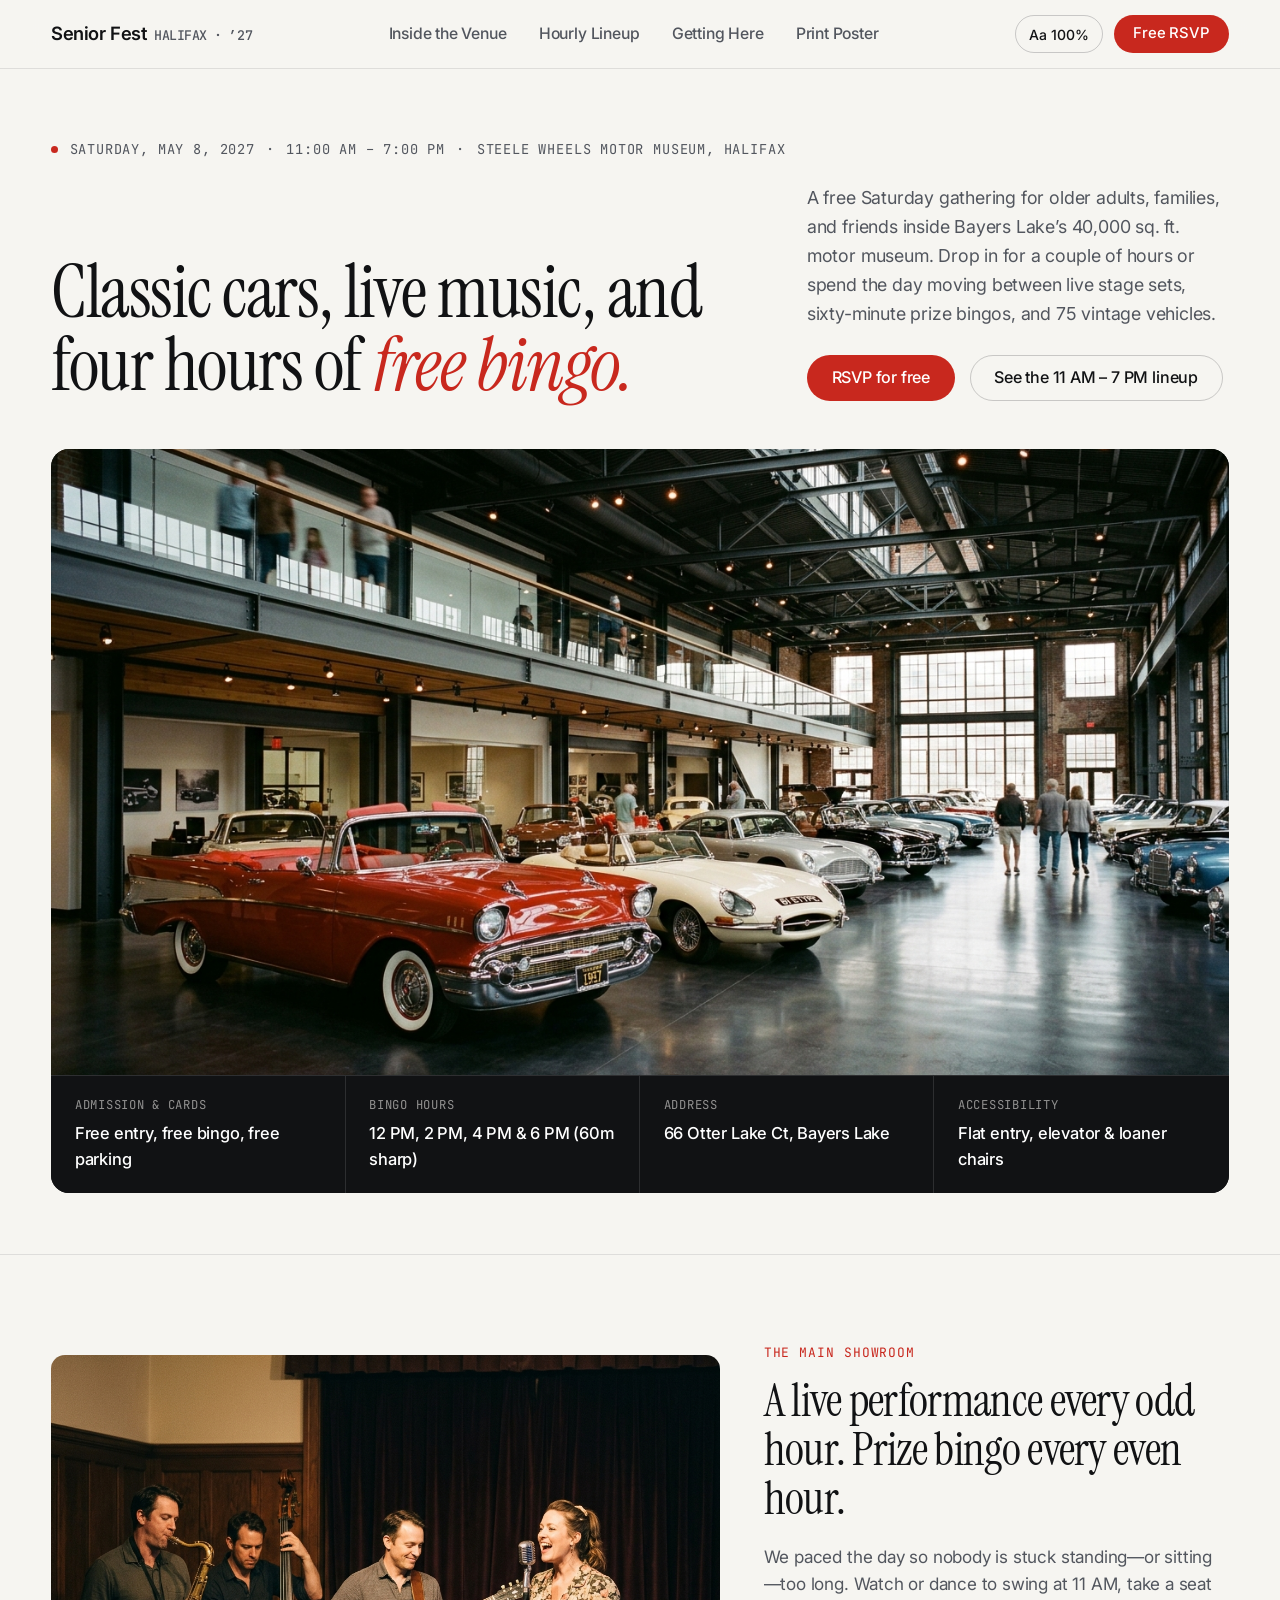
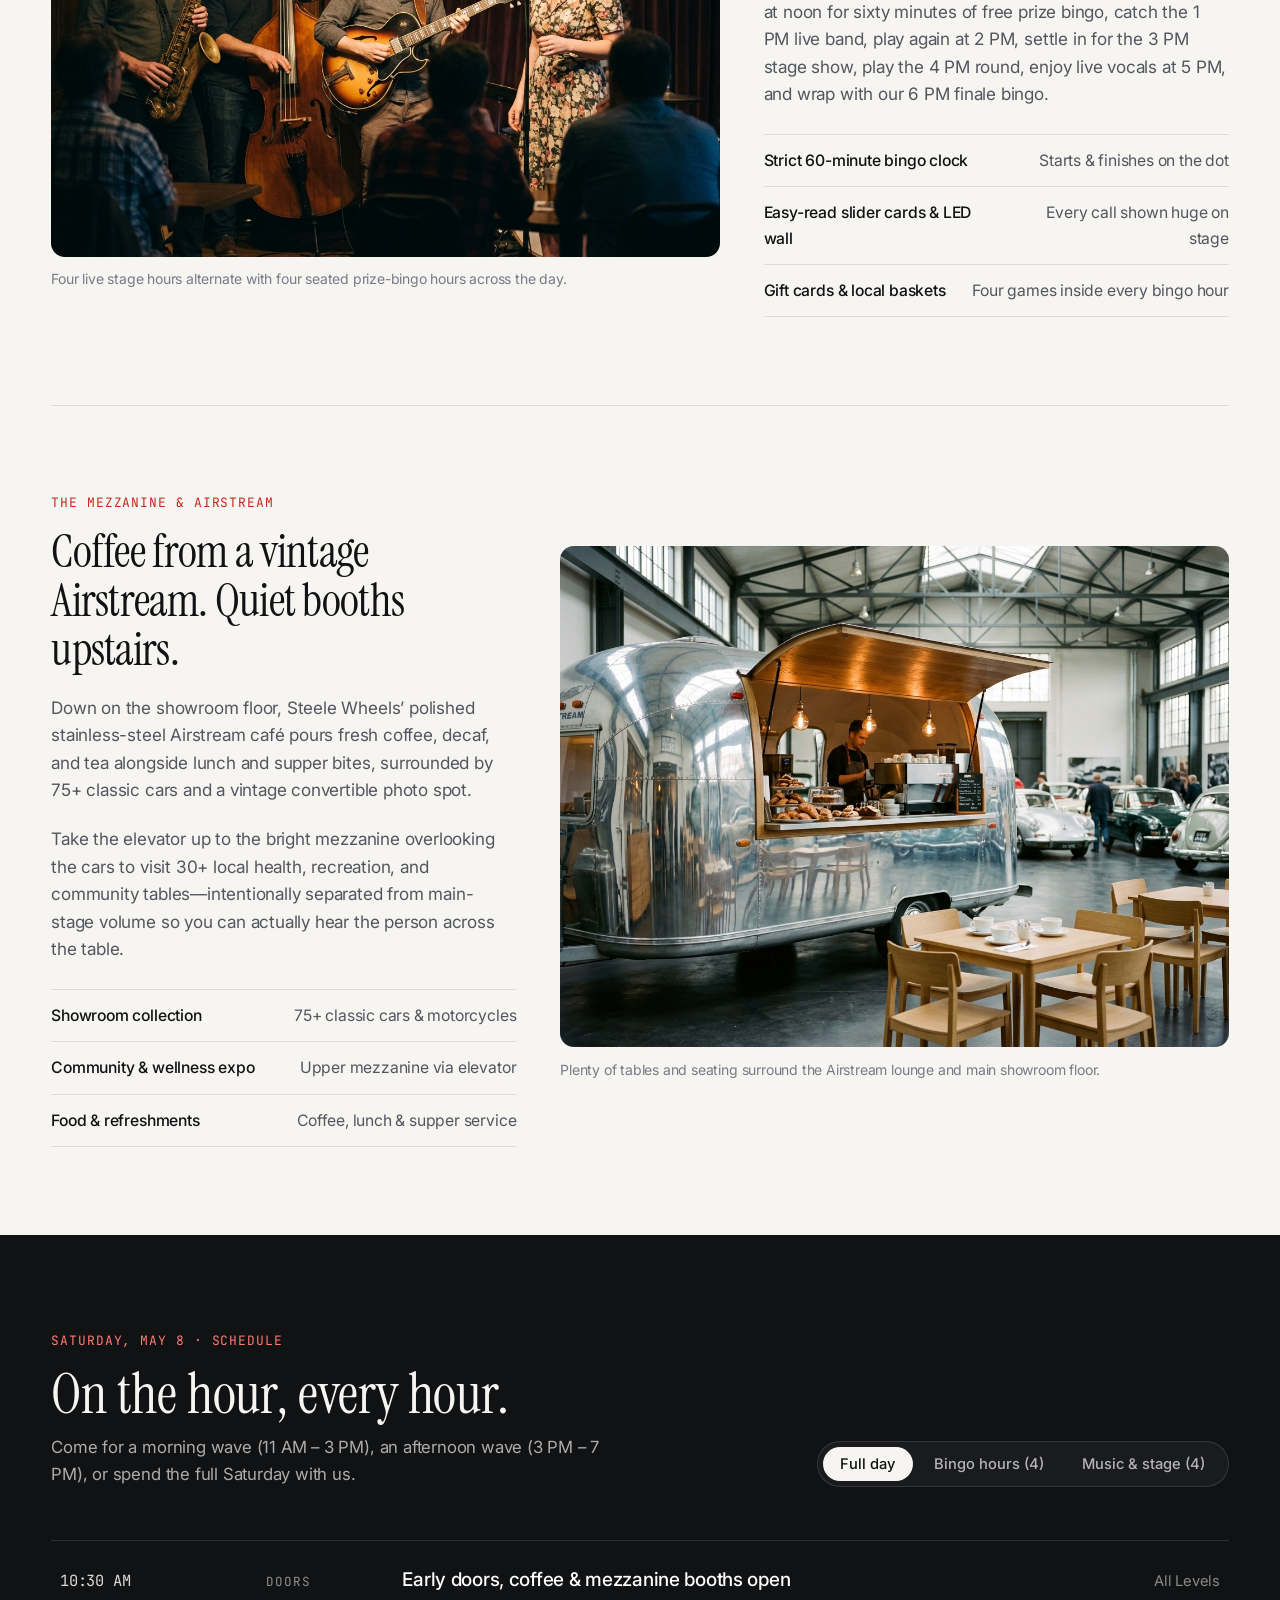
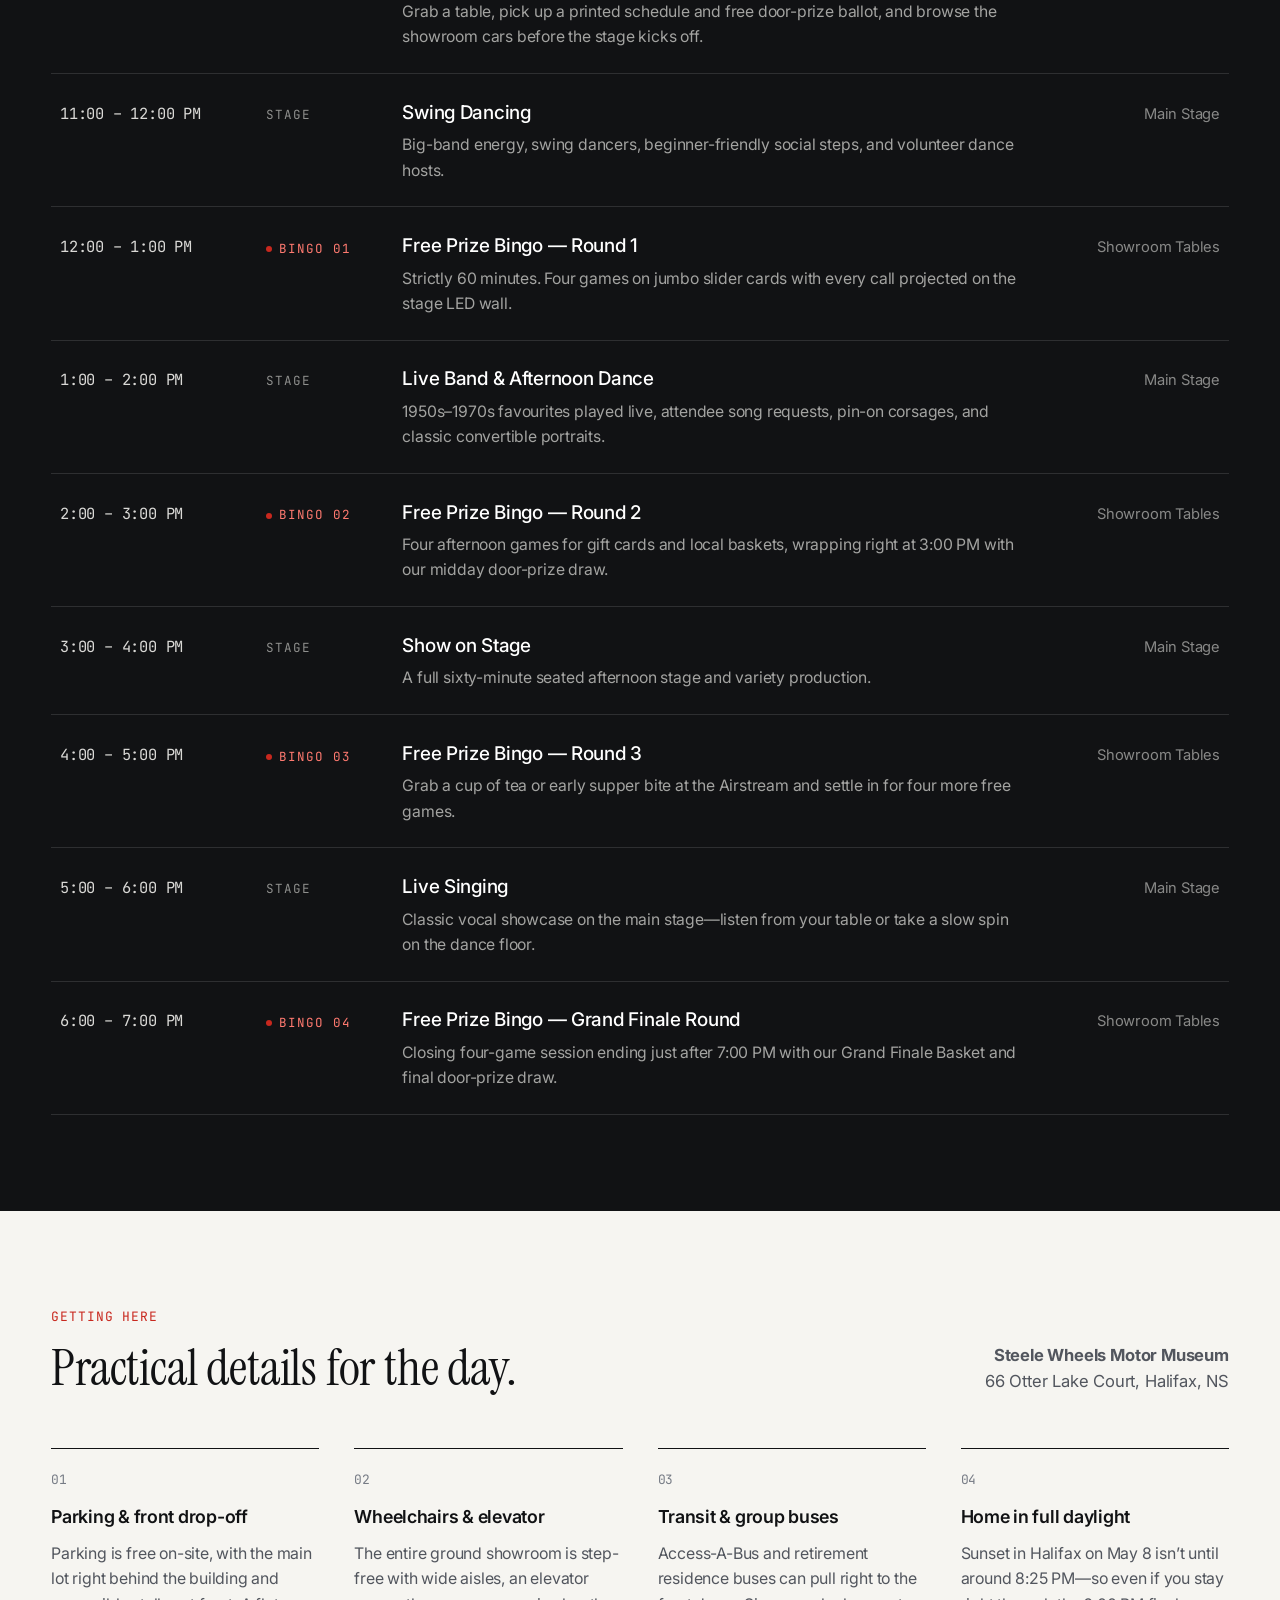
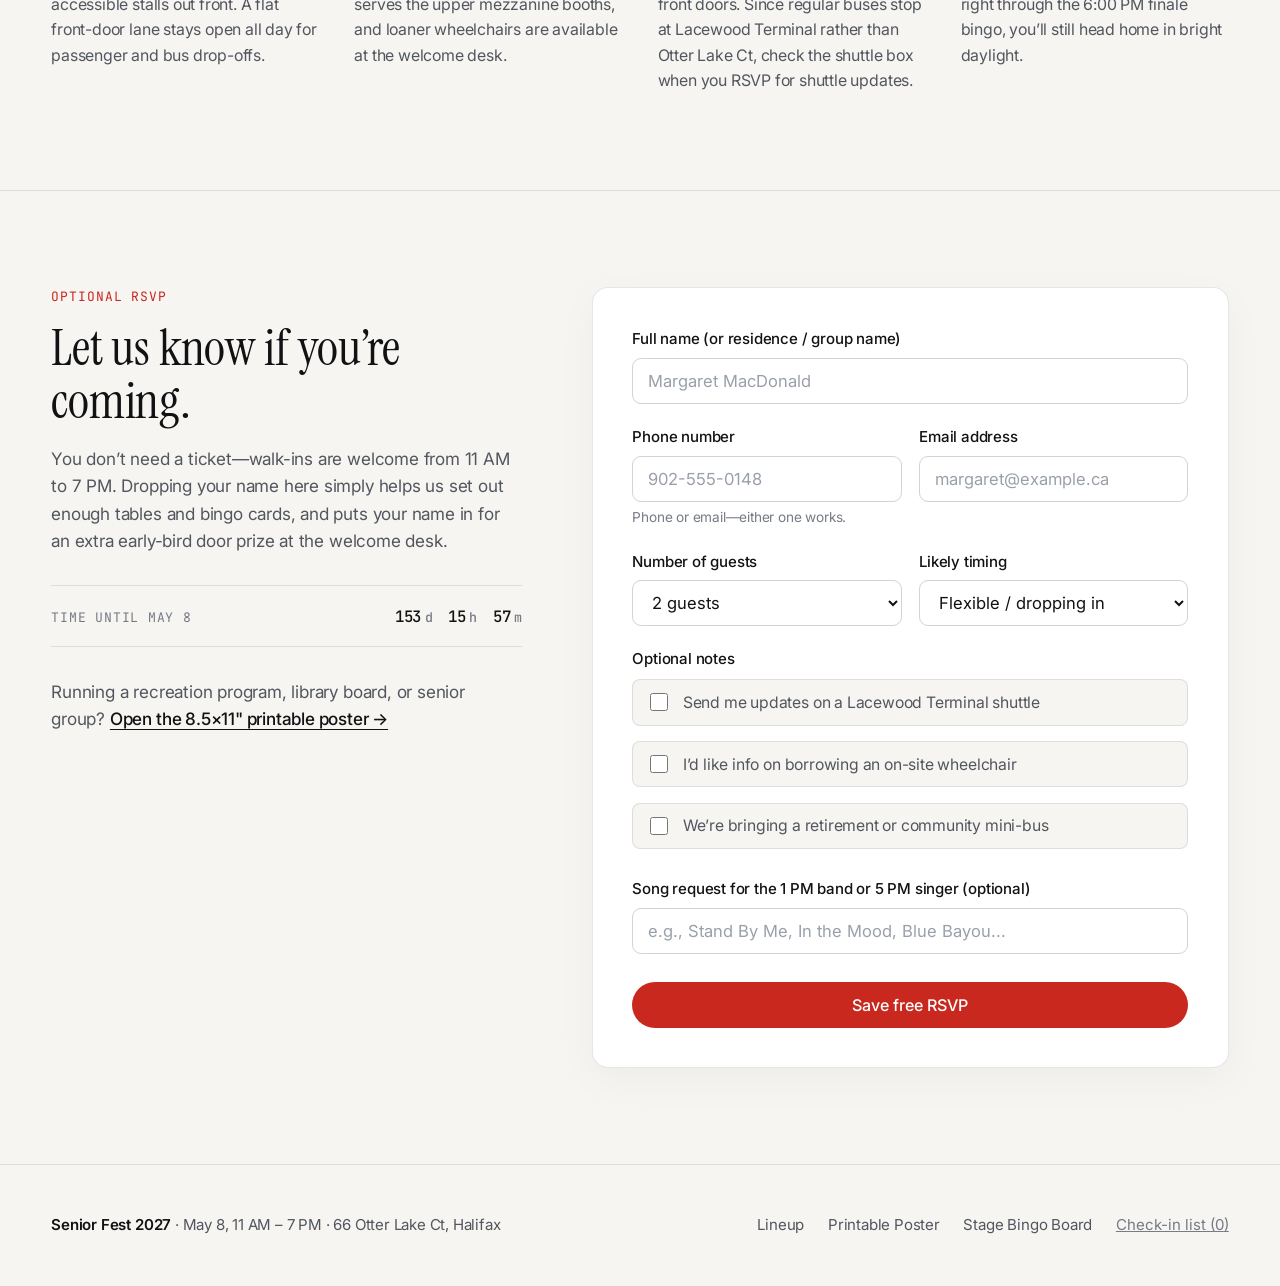
==== commit 394a72f3: "Redesign website and poster with modern editorial layout and photography" ====
--- a/index.html
+++ b/index.html
@@ -1,514 +1,489 @@
 <!DOCTYPE html>
-<html lang="en" data-font-scale="standard" data-contrast="standard">
+<html lang="en" data-font-scale="standard">
 <head>
   <meta charset="UTF-8" />
   <meta name="viewport" content="width=device-width, initial-scale=1.0" />
-  <title>Senior Fest 2027 | May 8 (11 AM – 7 PM) at Steele Wheels Motor Museum, Halifax</title>
-  <meta name="description" content="Join us Saturday, May 8, 2027 (11 AM – 7 PM) at Steele Wheels Motor Museum in Halifax for Senior Fest! Free admission, 4 rounds of Free Prize Bingo (12 PM, 2 PM, 4 PM & 6 PM), Swing Dancing, Live Band, Stage Show, Live Singing, 75+ classic cars & Community Expo." />
+  <title>Senior Fest 2027 — May 8 at Steele Wheels Motor Museum, Halifax</title>
+  <meta name="description" content="Saturday, May 8, 2027 (11 AM – 7 PM) at Steele Wheels Motor Museum in Halifax. Free admission, four hours of free prize bingo, swing dancing, live band, stage show, live singing, and 75+ classic cars." />
   <link rel="canonical" href="https://wajdimasad.github.io/Seniorfestns/" />
   <meta property="og:type" content="website" />
   <meta property="og:url" content="https://wajdimasad.github.io/Seniorfestns/" />
-  <meta property="og:title" content="Senior Fest 2027 | May 8 (11 AM – 7 PM) at Steele Wheels, Halifax" />
-  <meta property="og:description" content="Free admission & 4 rounds of Free Prize Bingo (12 PM, 2 PM, 4 PM & 6 PM), Swing Dancing, Live Band, Stage Show, Live Singing & 75+ classic cars!" />
+  <meta property="og:title" content="Senior Fest 2027 — May 8 at Steele Wheels, Halifax" />
+  <meta property="og:description" content="Eight hours of live music, classic cars, and free prize bingo inside Halifax’s classic car museum. Free admission, 11 AM – 7 PM." />
   <link rel="preconnect" href="https://fonts.googleapis.com" />
   <link rel="preconnect" href="https://fonts.gstatic.com" crossorigin />
-  <link href="https://fonts.googleapis.com/css2?family=Playfair+Display:wght@700;800&family=Plus+Jakarta+Sans:wght@500;600;700;800&display=swap" rel="stylesheet" />
+  <link href="https://fonts.googleapis.com/css2?family=Instrument+Serif:ital@0;1&family=Inter:wght@400;500;600&family=JetBrains+Mono:wght@400;500&display=swap" rel="stylesheet" />
   <link rel="stylesheet" href="styles.css" />
 </head>
 <body>
-  <a href="#main-content" class="skip-link">Skip to main content</a>
-
-  <!-- Accessibility & Quick Info Top Bar -->
-  <div class="utility-bar" role="region" aria-label="Reading comfort controls">
-    <div class="container utility-inner">
-      <div class="utility-tagline">
-        <span class="badge-free-sm">Free Admission</span>
-        <span>Saturday, May 8, 2027 · 11:00 AM – 7:00 PM · Halifax, NS</span>
-      </div>
-      <div class="a11y-controls" role="group" aria-label="Adjust text size and contrast">
-        <span class="a11y-label">Text Size:</span>
-        <button type="button" class="a11y-btn" data-scale="standard" aria-pressed="true">A Standard</button>
-        <button type="button" class="a11y-btn" data-scale="large" aria-pressed="false">A+ Large</button>
-        <button type="button" class="a11y-btn" data-scale="xlarge" aria-pressed="false">A++ Extra Large</button>
-        <button type="button" class="a11y-btn" id="contrast-toggle" aria-pressed="false">High Contrast</button>
-      </div>
-    </div>
-  </div>
-
-  <!-- Main Sticky Header -->
-  <header class="site-header">
-    <div class="container nav-inner">
-      <a href="#" class="brand">
-        <div class="brand-emblem" aria-hidden="true">
-          <svg width="26" height="26" viewBox="0 0 24 24" fill="none" stroke="currentColor" stroke-width="2" stroke-linecap="round" stroke-linejoin="round">
-            <path d="M5 17h14v-5l-2-5H7L5 12v5Z" />
-            <circle cx="7.5" cy="17.5" r="2" />
-            <circle cx="16.5" cy="17.5" r="2" />
-            <path d="M3 17h2m14 0h2M7 12h10" />
-          </svg>
-        </div>
-        <div>
-          <span class="brand-title">Senior Fest 2027</span>
-          <span class="brand-sub">Steele Wheels · Halifax</span>
-        </div>
+  <a href="#main" class="skip-link">Skip to content</a>
+
+  <header class="site-nav">
+    <div class="wrap nav-bar">
+      <a href="#" class="wordmark">
+        <span>Senior Fest</span>
+        <span class="wordmark-year">HALIFAX · ’27</span>
       </a>
 
-      <nav class="nav-links" aria-label="Primary navigation">
-        <a href="#experiences">Highlights</a>
-        <a href="#schedule">Hourly Schedule</a>
-        <a href="#accessibility">Parking &amp; Access</a>
-        <a href="flyer.html" target="_blank" rel="noopener">Printable Poster</a>
-        <a href="#rsvp" class="btn btn-primary btn-sm">Free RSVP</a>
+      <nav class="nav-links" aria-label="Primary">
+        <a href="#overview">Inside the Venue</a>
+        <a href="#schedule">Hourly Lineup</a>
+        <a href="#visit">Getting Here</a>
+        <a href="flyer.html" target="_blank" rel="noopener">Print Poster</a>
       </nav>
+
+      <div class="nav-actions">
+        <button type="button" class="text-size-cycle" id="text-size-btn" aria-label="Cycle text size">
+          Aa 100%
+        </button>
+        <a href="#rsvp" class="btn-pill btn-pill-sm btn-primary">Free RSVP</a>
+      </div>
     </div>
   </header>
 
-  <main id="main-content">
-    <!-- Hero Section -->
+  <main id="main">
+    <!-- Editorial Hero -->
     <section class="hero">
-      <div class="container hero-grid">
-        <div>
-          <div class="eyebrow-pill">
-            <span>★</span> Free Community Festival for Older Adults, Families &amp; Friends
-          </div>
-          <h1>8 Nonstop Hours of <span>Music, Cars &amp; Free Bingo!</span></h1>
-          <p class="hero-lead">
-            Join us at Halifax’s <strong>Steele Wheels Motor Museum</strong> surrounded by <strong>75+ gleaming classic cars</strong>! Every hour on the hour alternates live entertainment—<strong>Swing Dancing, Live Band, Stage Show &amp; Live Singing</strong>—with <strong>4 full rounds of Free Prize Bingo</strong>, plus health &amp; community booths and the retro Airstream Café.
+      <div class="wrap">
+        <p class="hero-meta">
+          <span class="live-dot" aria-hidden="true"></span>
+          <span>Saturday, May 8, 2027</span>
+          <span>·</span>
+          <span>11:00 AM – 7:00 PM</span>
+          <span>·</span>
+          <span>Steele Wheels Motor Museum, Halifax</span>
+        </p>
+
+        <div class="hero-top">
+          <h1>Classic cars, live music, and four hours of <em>free bingo.</em></h1>
+
+          <div class="hero-intro">
+            <p>
+              A free Saturday gathering for older adults, families, and friends inside Bayers Lake’s 40,000 sq. ft. motor museum. Drop in for a couple of hours or spend the day moving between live stage sets, sixty-minute prize bingos, and 75 vintage vehicles.
+            </p>
+            <div class="hero-ctas">
+              <a href="#rsvp" class="btn-pill btn-primary">RSVP for free</a>
+              <a href="#schedule" class="btn-pill btn-outline">See the 11 AM – 7 PM lineup</a>
+            </div>
+          </div>
+        </div>
+
+        <div class="hero-media-frame">
+          <img
+            src="assets/showroom-hero.jpg"
+            alt="Main showroom floor and upper glass mezzanine of a classic motor museum filled with 1950s and 1960s convertibles"
+            width="1400"
+            height="788"
+            fetchpriority="high"
+          />
+          <div class="hero-spec-strip">
+            <div class="spec-cell">
+              <span class="spec-kicker">Admission &amp; Cards</span>
+              <span class="spec-val">Free entry, free bingo, free parking</span>
+            </div>
+            <div class="spec-cell">
+              <span class="spec-kicker">Bingo Hours</span>
+              <span class="spec-val">12 PM, 2 PM, 4 PM &amp; 6 PM (60m sharp)</span>
+            </div>
+            <div class="spec-cell">
+              <span class="spec-kicker">Address</span>
+              <span class="spec-val">66 Otter Lake Ct, Bayers Lake</span>
+            </div>
+            <div class="spec-cell">
+              <span class="spec-kicker">Accessibility</span>
+              <span class="spec-val">Flat entry, elevator &amp; loaner chairs</span>
+            </div>
+          </div>
+        </div>
+      </div>
+    </section>
+
+    <!-- Editorial Spreads -->
+    <section id="overview" class="editorial-section">
+      <div class="wrap">
+        <!-- Row 1: Stage + Alternating Bingo -->
+        <div class="spread-row">
+          <div class="spread-media-7">
+            <div class="photo-wrap">
+              <img
+                src="assets/stage-music.jpg"
+                alt="Four-piece swing and vintage rock band performing live on stage with saxophone, upright bass, guitar, and vocalist"
+                width="1200"
+                height="900"
+                loading="lazy"
+              />
+            </div>
+            <p class="photo-caption">Four live stage hours alternate with four seated prize-bingo hours across the day.</p>
+          </div>
+
+          <div class="spread-copy-5">
+            <span class="eyebrow">The Main Showroom</span>
+            <h2 class="spread-heading">A live performance every odd hour. Prize bingo every even hour.</h2>
+            <p class="spread-body">
+              We paced the day so nobody is stuck standing—or sitting—too long. Watch or dance to swing at 11 AM, take a seat at noon for sixty minutes of free prize bingo, catch the 1 PM live band, play again at 2 PM, settle in for the 3 PM stage show, play the 4 PM round, enjoy live vocals at 5 PM, and wrap with our 6 PM finale bingo.
+            </p>
+            <ul class="detail-points">
+              <li>
+                <strong>Strict 60-minute bingo clock</strong>
+                <span>Starts &amp; finishes on the dot</span>
+              </li>
+              <li>
+                <strong>Easy-read slider cards &amp; LED wall</strong>
+                <span>Every call shown huge on stage</span>
+              </li>
+              <li>
+                <strong>Gift cards &amp; local baskets</strong>
+                <span>Four games inside every bingo hour</span>
+              </li>
+            </ul>
+          </div>
+        </div>
+
+        <!-- Row 2: Airstream + Mezzanine Expo -->
+        <div class="spread-row">
+          <div class="spread-copy-5">
+            <span class="eyebrow">The Mezzanine &amp; Airstream</span>
+            <h2 class="spread-heading">Coffee from a vintage Airstream. Quiet booths upstairs.</h2>
+            <p class="spread-body">
+              Down on the showroom floor, Steele Wheels’ polished stainless-steel Airstream café pours fresh coffee, decaf, and tea alongside lunch and supper bites, surrounded by 75+ classic cars and a vintage convertible photo spot.
+            </p>
+            <p class="spread-body">
+              Take the elevator up to the bright mezzanine overlooking the cars to visit 30+ local health, recreation, and community tables—intentionally separated from main-stage volume so you can actually hear the person across the table.
+            </p>
+            <ul class="detail-points">
+              <li>
+                <strong>Showroom collection</strong>
+                <span>75+ classic cars &amp; motorcycles</span>
+              </li>
+              <li>
+                <strong>Community &amp; wellness expo</strong>
+                <span>Upper mezzanine via elevator</span>
+              </li>
+              <li>
+                <strong>Food &amp; refreshments</strong>
+                <span>Coffee, lunch &amp; supper service</span>
+              </li>
+            </ul>
+          </div>
+
+          <div class="spread-media-7">
+            <div class="photo-wrap">
+              <img
+                src="assets/airstream-lounge.jpg"
+                alt="Polished silver vintage Airstream café trailer serving espresso and pastries beside wooden seating inside a classic car gallery"
+                width="1200"
+                height="900"
+                loading="lazy"
+              />
+            </div>
+            <p class="photo-caption">Plenty of tables and seating surround the Airstream lounge and main showroom floor.</p>
+          </div>
+        </div>
+      </div>
+    </section>
+
+    <!-- Dark Showroom Timetable -->
+    <section id="schedule" class="timetable-section">
+      <div class="wrap">
+        <div class="timetable-head">
+          <div>
+            <span class="eyebrow" style="color: #ff7a70;">Saturday, May 8 · Schedule</span>
+            <h2>On the hour, every hour.</h2>
+            <p>Come for a morning wave (11 AM – 3 PM), an afternoon wave (3 PM – 7 PM), or spend the full Saturday with us.</p>
+          </div>
+
+          <div class="segmented-filter" role="group" aria-label="Filter schedule">
+            <button type="button" class="filter-btn" data-filter="all" aria-pressed="true">Full day</button>
+            <button type="button" class="filter-btn" data-filter="bingo" aria-pressed="false">Bingo hours (4)</button>
+            <button type="button" class="filter-btn" data-filter="shows" aria-pressed="false">Music &amp; stage (4)</button>
+          </div>
+        </div>
+
+        <div class="timetable" id="schedule-list">
+          <div class="tt-row" data-category="shows">
+            <div class="tt-time">10:30 AM</div>
+            <div class="tt-kind">DOORS</div>
+            <div class="tt-main">
+              <h3>Early doors, coffee &amp; mezzanine booths open</h3>
+              <p>Grab a table, pick up a printed schedule and free door-prize ballot, and browse the showroom cars before the stage kicks off.</p>
+            </div>
+            <div class="tt-room">All Levels</div>
+          </div>
+
+          <div class="tt-row" data-category="shows">
+            <div class="tt-time">11:00 – 12:00 PM</div>
+            <div class="tt-kind">STAGE</div>
+            <div class="tt-main">
+              <h3>Swing Dancing</h3>
+              <p>Big-band energy, swing dancers, beginner-friendly social steps, and volunteer dance hosts.</p>
+            </div>
+            <div class="tt-room">Main Stage</div>
+          </div>
+
+          <div class="tt-row" data-category="bingo">
+            <div class="tt-time">12:00 – 1:00 PM</div>
+            <div class="tt-kind tt-kind-bingo">BINGO 01</div>
+            <div class="tt-main">
+              <h3>Free Prize Bingo — Round 1</h3>
+              <p>Strictly 60 minutes. Four games on jumbo slider cards with every call projected on the stage LED wall.</p>
+            </div>
+            <div class="tt-room">Showroom Tables</div>
+          </div>
+
+          <div class="tt-row" data-category="shows">
+            <div class="tt-time">1:00 – 2:00 PM</div>
+            <div class="tt-kind">STAGE</div>
+            <div class="tt-main">
+              <h3>Live Band &amp; Afternoon Dance</h3>
+              <p>1950s–1970s favourites played live, attendee song requests, pin-on corsages, and classic convertible portraits.</p>
+            </div>
+            <div class="tt-room">Main Stage</div>
+          </div>
+
+          <div class="tt-row" data-category="bingo">
+            <div class="tt-time">2:00 – 3:00 PM</div>
+            <div class="tt-kind tt-kind-bingo">BINGO 02</div>
+            <div class="tt-main">
+              <h3>Free Prize Bingo — Round 2</h3>
+              <p>Four afternoon games for gift cards and local baskets, wrapping right at 3:00 PM with our midday door-prize draw.</p>
+            </div>
+            <div class="tt-room">Showroom Tables</div>
+          </div>
+
+          <div class="tt-row" data-category="shows">
+            <div class="tt-time">3:00 – 4:00 PM</div>
+            <div class="tt-kind">STAGE</div>
+            <div class="tt-main">
+              <h3>Show on Stage</h3>
+              <p>A full sixty-minute seated afternoon stage and variety production.</p>
+            </div>
+            <div class="tt-room">Main Stage</div>
+          </div>
+
+          <div class="tt-row" data-category="bingo">
+            <div class="tt-time">4:00 – 5:00 PM</div>
+            <div class="tt-kind tt-kind-bingo">BINGO 03</div>
+            <div class="tt-main">
+              <h3>Free Prize Bingo — Round 3</h3>
+              <p>Grab a cup of tea or early supper bite at the Airstream and settle in for four more free games.</p>
+            </div>
+            <div class="tt-room">Showroom Tables</div>
+          </div>
+
+          <div class="tt-row" data-category="shows">
+            <div class="tt-time">5:00 – 6:00 PM</div>
+            <div class="tt-kind">STAGE</div>
+            <div class="tt-main">
+              <h3>Live Singing</h3>
+              <p>Classic vocal showcase on the main stage—listen from your table or take a slow spin on the dance floor.</p>
+            </div>
+            <div class="tt-room">Main Stage</div>
+          </div>
+
+          <div class="tt-row" data-category="bingo">
+            <div class="tt-time">6:00 – 7:00 PM</div>
+            <div class="tt-kind tt-kind-bingo">BINGO 04</div>
+            <div class="tt-main">
+              <h3>Free Prize Bingo — Grand Finale Round</h3>
+              <p>Closing four-game session ending just after 7:00 PM with our Grand Finale Basket and final door-prize draw.</p>
+            </div>
+            <div class="tt-room">Showroom Tables</div>
+          </div>
+        </div>
+      </div>
+    </section>
+
+    <!-- Getting Here & Accessibility -->
+    <section id="visit" class="visit-section">
+      <div class="wrap">
+        <div class="visit-header">
+          <div>
+            <span class="eyebrow">Getting Here</span>
+            <h2>Practical details for the day.</h2>
+          </div>
+          <div class="visit-address">
+            <strong>Steele Wheels Motor Museum</strong><br />
+            66 Otter Lake Court, Halifax, NS
+          </div>
+        </div>
+
+        <div class="visit-grid">
+          <div class="visit-col">
+            <span class="visit-num">01</span>
+            <h3>Parking &amp; front drop-off</h3>
+            <p>Parking is free on-site, with the main lot right behind the building and accessible stalls out front. A flat front-door lane stays open all day for passenger and bus drop-offs.</p>
+          </div>
+
+          <div class="visit-col">
+            <span class="visit-num">02</span>
+            <h3>Wheelchairs &amp; elevator</h3>
+            <p>The entire ground showroom is step-free with wide aisles, an elevator serves the upper mezzanine booths, and loaner wheelchairs are available at the welcome desk.</p>
+          </div>
+
+          <div class="visit-col">
+            <span class="visit-num">03</span>
+            <h3>Transit &amp; group buses</h3>
+            <p>Access-A-Bus and retirement residence buses can pull right to the front doors. Since regular buses stop at Lacewood Terminal rather than Otter Lake Ct, check the shuttle box when you RSVP for shuttle updates.</p>
+          </div>
+
+          <div class="visit-col">
+            <span class="visit-num">04</span>
+            <h3>Home in full daylight</h3>
+            <p>Sunset in Halifax on May 8 isn’t until around 8:25 PM—so even if you stay right through the 6:00 PM finale bingo, you’ll still head home in bright daylight.</p>
+          </div>
+        </div>
+      </div>
+    </section>
+
+    <!-- Minimal Optional RSVP -->
+    <section id="rsvp" class="rsvp-section">
+      <div class="wrap rsvp-layout">
+        <div class="rsvp-copy">
+          <span class="eyebrow">Optional RSVP</span>
+          <h2>Let us know if you’re coming.</h2>
+          <p>
+            You don’t need a ticket—walk-ins are welcome from 11 AM to 7 PM. Dropping your name here simply helps us set out enough tables and bingo cards, and puts your name in for an extra early-bird door prize at the welcome desk.
           </p>
 
-          <div class="hero-facts">
-            <div class="fact-chip">
-              <span class="fact-label">Date &amp; Hours</span>
-              <span class="fact-value">Sat, May 8, 2027 · 11 AM – 7 PM</span>
-            </div>
-            <div class="fact-chip">
-              <span class="fact-label">Location</span>
-              <span class="fact-value">Steele Wheels · 66 Otter Lake Ct</span>
-            </div>
-            <div class="fact-chip">
-              <span class="fact-label">Admission &amp; Bingo</span>
-              <span class="fact-value">100% Free · 4 Prize Bingo Hours</span>
-            </div>
-          </div>
-
-          <div class="hero-actions">
-            <a href="#rsvp" class="btn btn-primary">Reserve Free Spot (Optional RSVP)</a>
-            <a href="#schedule" class="btn btn-secondary">See Hour-by-Hour Lineup</a>
-          </div>
-        </div>
-
-        <!-- Hourly Entertainment + Bingo Spotlight Card -->
-        <aside class="hero-poster-card" aria-label="Nonstop alternating entertainment and Free Bingo lineup">
-          <span class="poster-corner-ribbon">11:00 AM – 7:00 PM Lineup</span>
-          <h2>Live Shows &amp; Free Bingo Every Alternating Hour!</h2>
-          <p>
-            Drop in for a couple of hours or enjoy the whole celebration—dance and watch live performances, then sit comfortably for 60-minute Free Prize Bingo rounds:
+          <div class="countdown-inline" aria-live="polite">
+            <span class="countdown-inline-label">Time until May 8</span>
+            <div class="countdown-values" id="countdown-display">
+              <span>--<small>d</small></span>
+              <span>--<small>h</small></span>
+              <span>--<small>m</small></span>
+            </div>
+          </div>
+
+          <p class="poster-callout">
+            Running a recreation program, library board, or senior group?
+            <a href="flyer.html" target="_blank" rel="noopener">Open the 8.5×11" printable poster →</a>
           </p>
-          <ul class="prom-feature-list">
-            <li><span class="prom-check">★</span> <span><strong>4 Free Bingo Rounds:</strong> 12 PM, 2 PM, 4 PM &amp; 6 PM Finale!</span></li>
-            <li><span class="prom-check">♪</span> <span><strong>11 AM Swing Dancing</strong> &amp; <strong>1 PM Live Band</strong> (Prom Dance!)</span></li>
-            <li><span class="prom-check">✦</span> <span><strong>3 PM Stage Show</strong> &amp; <strong>5 PM Live Singing Showcase</strong></span></li>
-            <li><span class="prom-check">✓</span> <span><strong>75+ Classic Cars</strong>, Airstream Café &amp; Mezzanine Expo</span></li>
-          </ul>
-          <div class="countdown-box" aria-live="polite">
-            <div class="countdown-title">Countdown to May 8, 2027 (11:00 AM)</div>
-            <div class="countdown-values" id="countdown-display">
-              <span><strong>--</strong><small>Days</small></span>
-              <span><strong>--</strong><small>Hours</small></span>
-              <span><strong>--</strong><small>Mins</small></span>
-            </div>
-          </div>
-        </aside>
-      </div>
-    </section>
-
-    <!-- 5 Signature Experiences -->
-    <section id="experiences" class="section">
-      <div class="container">
-        <div class="section-header">
-          <span class="section-kicker">What’s Happening</span>
-          <h2>Five Unforgettable Experiences Under One Roof</h2>
-          <p>Come for the daytime wave, the afternoon/evening wave, or stay all day—every space has plenty of comfortable seating and clear pathways.</p>
-        </div>
-
-        <div class="cards-grid">
-          <article class="exp-card">
-            <div class="exp-icon" aria-hidden="true">
-              <svg width="26" height="26" viewBox="0 0 24 24" fill="none" stroke="currentColor" stroke-width="2">
-                <rect x="3" y="3" width="18" height="18" rx="3" /><line x1="9" y1="3" x2="9" y2="21" /><line x1="15" y1="3" x2="15" y2="21" /><line x1="3" y1="9" x2="21" y2="9" /><line x1="3" y1="15" x2="21" y2="15" />
-              </svg>
-            </div>
-            <h3>4 Free 60-Minute Prize Bingos</h3>
-            <p>Play completely free at <strong>12 PM, 2 PM, 4 PM, and 6 PM</strong>! Easy-read jumbo slider cards, giant stage LED number display, and gift card &amp; basket prizes every hour.</p>
-            <span class="exp-tag">📍 Main Stage &amp; Showroom Tables</span>
-          </article>
-
-          <article class="exp-card">
-            <div class="exp-icon" aria-hidden="true">
-              <svg width="26" height="26" viewBox="0 0 24 24" fill="none" stroke="currentColor" stroke-width="2">
-                <path d="M9 18V5l12-2v13" /><circle cx="6" cy="18" r="3" /><circle cx="18" cy="16" r="3" />
-              </svg>
-            </div>
-            <h3>Swing, Live Band, Stage Show &amp; Singing</h3>
-            <p>Enjoy <strong>11 AM Swing Dancing</strong>, a <strong>1 PM Live Band</strong> (with Senior Prom flair &amp; corsages!), a <strong>3 PM Stage Show</strong>, and <strong>5 PM Live Singing</strong>!</p>
-            <span class="exp-tag">📍 Main Stage &amp; Dance Floor</span>
-          </article>
-
-          <article class="exp-card">
-            <div class="exp-icon" aria-hidden="true">
-              <svg width="26" height="26" viewBox="0 0 24 24" fill="none" stroke="currentColor" stroke-width="2">
-                <path d="M5 17h14v-5l-2-5H7L5 12v5Z" /><circle cx="7.5" cy="17.5" r="2" /><circle cx="16.5" cy="17.5" r="2" />
-              </svg>
-            </div>
-            <h3>75+ Classic Cars &amp; Photo Portraits</h3>
-            <p>Stroll at your own pace among iconic 1950s, ’60s, and ’70s cruisers, vintage motorcycles, and memorabilia—plus snap a classic convertible portrait!</p>
-            <span class="exp-tag">📍 Main Showroom Floor</span>
-          </article>
-
-          <article class="exp-card">
-            <div class="exp-icon" aria-hidden="true">
-              <svg width="26" height="26" viewBox="0 0 24 24" fill="none" stroke="currentColor" stroke-width="2">
-                <path d="M19 14c1.49-1.46 3-3.21 3-5.5A5.5 5.5 0 0 0 16.5 3c-1.76 0-3 .5-4.5 2-1.5-1.5-2.74-2-4.5-2A5.5 5.5 0 0 0 2 8.5c0 2.3 1.5 4.05 3 5.5l7 7Z" />
-              </svg>
-            </div>
-            <h3>Health, Wellness &amp; Community Expo</h3>
-            <p>Chat comfortably with 30+ local organizations, recreation clubs, caregiver networks, and wellness specialists in a bright, conversation-friendly space.</p>
-            <span class="exp-tag">📍 Upper Mezzanine (Elevator Access)</span>
-          </article>
-
-          <article class="exp-card">
-            <div class="exp-icon" aria-hidden="true">
-              <svg width="26" height="26" viewBox="0 0 24 24" fill="none" stroke="currentColor" stroke-width="2">
-                <path d="M17 8h1a4 4 0 1 1 0 8h-1" /><path d="M3 8h14v9a4 4 0 0 1-4 4H7a4 4 0 0 1-4-4Z" /><line x1="6" y1="2" x2="6" y2="4" /><line x1="10" y1="2" x2="10" y2="4" /><line x1="14" y1="2" x2="14" y2="4" />
-              </svg>
-            </div>
-            <h3>Retro Airstream Café &amp; Refreshments</h3>
-            <p>Grab fresh coffee, decaf, tea, lunch/supper bites, and sweet treats from Steele Wheels’ gleaming stainless-steel Airstream trailer café.</p>
-            <span class="exp-tag">📍 Airstream Lounge</span>
-          </article>
-        </div>
-      </div>
-    </section>
-
-    <!-- Hour-by-Hour Day Schedule -->
-    <section id="schedule" class="section section-alt">
-      <div class="container">
-        <div class="section-header">
-          <span class="section-kicker">On the Hour, Every Hour</span>
-          <h2>Saturday, May 8 — 11:00 AM to 7:00 PM Schedule</h2>
-          <p>Every 60-minute live show or dance block alternates right on the dot with a 60-minute Free Prize Bingo session! Classic cars, Airstream Café &amp; booths stay open while you explore.</p>
-        </div>
-
-        <div class="schedule-filters" role="group" aria-label="Filter schedule items">
-          <button type="button" class="filter-btn" data-filter="all" aria-pressed="true">Full Lineup (11 AM – 7 PM)</button>
-          <button type="button" class="filter-btn" data-filter="bingo" aria-pressed="false">Free Prize Bingo (12, 2, 4 &amp; 6 PM)</button>
-          <button type="button" class="filter-btn" data-filter="shows" aria-pressed="false">Live Music, Dancing &amp; Shows</button>
-        </div>
-
-        <div class="schedule-list" id="schedule-list">
-          <div class="schedule-item" data-category="shows">
-            <div class="sched-time">10:30 AM</div>
-            <div class="sched-body">
-              <h3>Early Doors Open — Coffee, Seating &amp; Mezzanine Expo</h3>
-              <p>Arrive comfortably, pick up your large-print schedule &amp; free door prize ballot, browse the classic cars, and grab a morning coffee.</p>
-            </div>
-            <span class="sched-zone">All Zones</span>
-          </div>
-
-          <div class="schedule-item" data-category="shows" data-highlight="prom">
-            <div class="sched-time">11:00 AM – 12:00 PM</div>
-            <div class="sched-body">
-              <h3>Swing Dancing Kickoff!</h3>
-              <p>Upbeat big-band &amp; swing dancing showcase, beginner-friendly steps, and friendly volunteer dance hosts—join the floor or tap along from your table!</p>
-            </div>
-            <span class="sched-zone">Main Stage &amp; Dance Floor</span>
-          </div>
-
-          <div class="schedule-item" data-category="bingo" data-highlight="bingo">
-            <div class="sched-time">12:00 PM – 1:00 PM</div>
-            <div class="sched-body">
-              <h3>Free Prize Bingo — Round #1 (Lunchtime Session)</h3>
-              <p>Strictly 60 minutes of fun on large-print slider cards + giant LED screen caller! Four games for local gift cards &amp; gift baskets.</p>
-            </div>
-            <span class="sched-zone">Main Stage &amp; Tables</span>
-          </div>
-
-          <div class="schedule-item" data-category="shows" data-highlight="prom">
-            <div class="sched-time">1:00 PM – 2:00 PM</div>
-            <div class="sched-body">
-              <h3>Live Band (&amp; Daytime “Senior Prom” Dance!)</h3>
-              <p>Live 1950s–1970s favourites, attendee song requests, complimentary corsages &amp; boutonnieres, and classic convertible photo portraits!</p>
-            </div>
-            <span class="sched-zone">Main Stage &amp; Dance Floor</span>
-          </div>
-
-          <div class="schedule-item" data-category="bingo" data-highlight="bingo">
-            <div class="sched-time">2:00 PM – 3:00 PM</div>
-            <div class="sched-body">
-              <h3>Free Prize Bingo — Round #2 (Mid-Afternoon Crowd Favourite)</h3>
-              <p>Four more free games for gift cards &amp; prize baskets, wrapping right at 3:00 PM with our Midday Door Prize Draw!</p>
-            </div>
-            <span class="sched-zone">Main Stage &amp; Tables</span>
-          </div>
-
-          <div class="schedule-item" data-category="shows" data-highlight="prom">
-            <div class="sched-time">3:00 PM – 4:00 PM</div>
-            <div class="sched-body">
-              <h3>Featured Show on Stage</h3>
-              <p>Sit back and enjoy a full 60-minute afternoon variety, tribute, and stage entertainment production.</p>
-            </div>
-            <span class="sched-zone">Main Stage</span>
-          </div>
-
-          <div class="schedule-item" data-category="bingo" data-highlight="bingo">
-            <div class="sched-time">4:00 PM – 5:00 PM</div>
-            <div class="sched-body">
-              <h3>Free Prize Bingo — Round #3 (Late-Afternoon Social)</h3>
-              <p>Grab an early supper bite or tea from the Airstream Café and play four free games for great community prizes!</p>
-            </div>
-            <span class="sched-zone">Main Stage &amp; Tables</span>
-          </div>
-
-          <div class="schedule-item" data-category="shows" data-highlight="prom">
-            <div class="sched-time">5:00 PM – 6:00 PM</div>
-            <div class="sched-body">
-              <h3>Live Singing Showcase &amp; Golden Twilight Dance</h3>
-              <p>Beloved classic vocals performed live on stage—relax at your table or take a spin on the dance floor!</p>
-            </div>
-            <span class="sched-zone">Main Stage &amp; Dance Floor</span>
-          </div>
-
-          <div class="schedule-item" data-category="bingo" data-highlight="bingo">
-            <div class="sched-time">6:00 PM – 7:00 PM</div>
-            <div class="sched-body">
-              <h3>Free Prize Bingo — Round #4 (Grand Finale Bingo!)</h3>
-              <p>Our big closing Bingo hour culminating in the <strong>Grand Finale Championship Basket</strong> &amp; Final Door Prize Draw just after 7:00 PM (still in full May daylight!).</p>
-            </div>
-            <span class="sched-zone">Main Stage &amp; Tables</span>
-          </div>
-        </div>
-      </div>
-    </section>
-
-    <!-- Venue, Accessibility & Parking -->
-    <section id="accessibility" class="section">
-      <div class="container">
-        <div class="section-header">
-          <span class="section-kicker">Comfort &amp; Mobility First</span>
-          <h2>Getting to Steele Wheels &amp; Accessibility</h2>
-          <p><strong>Steele Wheels Motor Museum</strong> · 66 Otter Lake Court, Halifax, NS (Bayers Lake Business Park)</p>
-        </div>
-
-        <div class="venue-grid">
-          <div class="info-panel">
-            <h3>Accessibility &amp; On-Site Comfort</h3>
-            <ul class="check-list">
-              <li>
-                <span class="check-badge" aria-hidden="true">✓</span>
-                <div><strong>100% Wheelchair &amp; Walker Accessible:</strong> Flat ground-floor entry, wide 6-ft+ aisles, and full <strong>elevator access</strong> to the upper Mezzanine booths.</div>
-              </li>
-              <li>
-                <span class="check-badge" aria-hidden="true">✓</span>
-                <div><strong>Loaner Wheelchairs &amp; Rest Seating:</strong> On-site loaner wheelchairs at the Welcome Desk plus cushioned rest zones every 50 feet.</div>
-              </li>
-              <li>
-                <span class="check-badge" aria-hidden="true">✓</span>
-                <div><strong>Giant LED Bingo Display &amp; Clear Acoustics:</strong> Every Bingo call appears huge on the stage LED wall, while Mezzanine resource booths offer a calmer space to chat.</div>
-              </li>
-              <li>
-                <span class="check-badge" aria-hidden="true">✓</span>
-                <div><strong>Full Daylight Departure at 7:00 PM:</strong> Sunset in Halifax on May 8 isn’t until ~8:25 PM, so guests staying for the 6 PM Finale Bingo still travel home in bright daylight!</div>
-              </li>
-            </ul>
-          </div>
-
-          <div class="info-panel">
-            <h3>Parking, Drop-Off &amp; Group Buses</h3>
-            <ul class="check-list">
-              <li>
-                <span class="check-badge" aria-hidden="true">✓</span>
-                <div><strong>Free On-Site Parking:</strong> Plenty of complimentary parking on-site (primary parking lot is directly behind the building, with accessible spots up front).</div>
-              </li>
-              <li>
-                <span class="check-badge" aria-hidden="true">✓</span>
-                <div><strong>Front-Door Passenger Drop-Off Lane:</strong> Pull right up to the front doors to drop off passengers on flat pavement before parking.</div>
-              </li>
-              <li>
-                <span class="check-badge" aria-hidden="true">✓</span>
-                <div><strong>Access-A-Bus &amp; Retirement Buses Welcome:</strong> Registered Access-A-Bus riders can book directly to <em>66 Otter Lake Court</em> (remember to book up to 7 days ahead!).</div>
-              </li>
-              <li>
-                <span class="check-badge" aria-hidden="true">✓</span>
-                <div><strong>Transit &amp; Shuttle Note:</strong> Because regular Halifax Transit buses stop at Lacewood Terminal / Chain Lake Dr rather than right on Otter Lake Ct, check the box on the RSVP form if you’d like updates on our <strong>Lacewood Terminal Shuttle Loop</strong>!</div>
-              </li>
-            </ul>
-          </div>
-        </div>
-      </div>
-    </section>
-
-    <!-- Optional Free RSVP Section -->
-    <section id="rsvp" class="section section-alt">
-      <div class="container">
-        <div class="section-header">
-          <span class="section-kicker">Free Admission · Walk-Ins Welcome</span>
-          <h2>Optional Free RSVP &amp; Song Request</h2>
-          <p>You don’t need a ticket to attend—walk-ins are welcome from 11:00 AM to 7:00 PM! Submitting a quick RSVP helps us plan seating, Bingo cards, and shuttles, and enters you for an <strong>extra Early-Bird Door Prize Ballot</strong>.</p>
-        </div>
-
-        <div class="rsvp-wrapper">
-          <div class="form-card">
-            <div id="form-error" class="form-error" hidden role="alert"></div>
-
-            <form id="rsvp-form" novalidate>
-              <div class="form-row">
-                <label for="guest-name">Your Full Name (or Group / Residence Name) *</label>
-                <input type="text" id="guest-name" name="name" required autocomplete="name" placeholder="e.g., Margaret MacDonald or Parkland Recreation Group" />
+        </div>
+
+        <div class="form-surface">
+          <div id="form-error" class="form-error" hidden role="alert"></div>
+
+          <form id="rsvp-form" novalidate>
+            <div class="field-group">
+              <label for="guest-name">Full name (or residence / group name)</label>
+              <input type="text" id="guest-name" name="name" required autocomplete="name" placeholder="Margaret MacDonald" />
+            </div>
+
+            <div class="field-group field-split">
+              <div>
+                <label for="guest-phone">Phone number</label>
+                <input type="tel" id="guest-phone" name="phone" autocomplete="tel" placeholder="902-555-0148" />
+                <span class="hint">Phone or email—either one works.</span>
               </div>
-
-              <div class="form-row form-grid-2">
-                <div>
-                  <label for="guest-phone">Phone Number</label>
-                  <input type="tel" id="guest-phone" name="phone" autocomplete="tel" placeholder="e.g., 902-555-0148" />
-                  <span class="field-hint">Provide phone, email, or both.</span>
-                </div>
-                <div>
-                  <label for="guest-email">Email Address</label>
-                  <input type="email" id="guest-email" name="email" autocomplete="email" placeholder="e.g., margaret@example.ca" />
-                </div>
+              <div>
+                <label for="guest-email">Email address</label>
+                <input type="email" id="guest-email" name="email" autocomplete="email" placeholder="margaret@example.ca" />
               </div>
-
-              <div class="form-row form-grid-2">
-                <div>
-                  <label for="guest-count">How Many Guests? *</label>
-                  <select id="guest-count" name="guests">
-                    <option value="1">Just me (1 guest)</option>
-                    <option value="2" selected>2 guests</option>
-                    <option value="3">3 guests</option>
-                    <option value="4">4 guests</option>
-                    <option value="5-9">Small group (5–9 guests)</option>
-                    <option value="10+ Bus/Group">Community / Retirement Bus Group (10+)</option>
-                  </select>
-                </div>
-                <div>
-                  <label for="arrival-window">When Do You Plan to Drop By?</label>
-                  <select id="arrival-window" name="window">
-                    <option value="Daytime Wave (11 AM - 3 PM)">Daytime Wave (11 AM – 3 PM: Swing, 12 &amp; 2 PM Bingos, Band)</option>
-                    <option value="Afternoon/Evening Wave (3 PM - 7 PM)">Afternoon/Evening (3 PM – 7 PM: Show, 4 &amp; 6 PM Bingos, Singing)</option>
-                    <option value="All Day / Flexible (11 AM - 7 PM)" selected>Flexible / Staying Across Both!</option>
-                  </select>
-                </div>
+            </div>
+
+            <div class="field-group field-split">
+              <div>
+                <label for="guest-count">Number of guests</label>
+                <select id="guest-count" name="guests">
+                  <option value="1">1 guest</option>
+                  <option value="2" selected>2 guests</option>
+                  <option value="3">3 guests</option>
+                  <option value="4">4 guests</option>
+                  <option value="5-9">Small group (5–9)</option>
+                  <option value="10+ Bus/Group">Community / residence bus (10+)</option>
+                </select>
               </div>
-
-              <div class="form-row">
-                <label>Helpful Planning Notes (Optional — check any that apply)</label>
-                <div class="checkbox-group">
-                  <label class="checkbox-label">
-                    <input type="checkbox" name="shuttleInterest" value="Yes" />
-                    <span>I’m interested in a free shuttle bus from <strong>Lacewood Terminal</strong></span>
-                  </label>
-                  <label class="checkbox-label">
-                    <input type="checkbox" name="loanerWheelchair" value="Yes" />
-                    <span>I’d like information on borrowing an on-site wheelchair</span>
-                  </label>
-                  <label class="checkbox-label">
-                    <input type="checkbox" name="groupBus" value="Yes" />
-                    <span>We are bringing a Retirement Residence / Community Mini-Bus</span>
-                  </label>
-                </div>
+              <div>
+                <label for="arrival-window">Likely timing</label>
+                <select id="arrival-window" name="window">
+                  <option value="Daytime (11 AM - 3 PM)">11 AM – 3 PM (Swing, 12 &amp; 2 PM Bingos, Band)</option>
+                  <option value="Afternoon/Evening (3 PM - 7 PM)">3 PM – 7 PM (Show, 4 &amp; 6 PM Bingos, Singing)</option>
+                  <option value="Flexible / Full Day" selected>Flexible / dropping in</option>
+                </select>
               </div>
-
-              <div class="form-row">
-                <label for="prom-song">Favourite 1950s–1970s Song Request for Our Live Band / Singers (Optional)</label>
-                <input type="text" id="prom-song" name="songRequest" placeholder="e.g., 'In the Mood', 'Stand By Me', 'Can't Help Falling in Love', 'My Girl'..." />
+            </div>
+
+            <div class="field-group">
+              <label>Optional notes</label>
+              <div class="check-stack">
+                <label class="check-option">
+                  <input type="checkbox" name="shuttleInterest" value="Yes" />
+                  <span>Send me updates on a Lacewood Terminal shuttle</span>
+                </label>
+                <label class="check-option">
+                  <input type="checkbox" name="loanerWheelchair" value="Yes" />
+                  <span>I’d like info on borrowing an on-site wheelchair</span>
+                </label>
+                <label class="check-option">
+                  <input type="checkbox" name="groupBus" value="Yes" />
+                  <span>We’re bringing a retirement or community mini-bus</span>
+                </label>
               </div>
-
-              <button type="submit" class="btn btn-primary" style="width: 100%;">
-                Complete Free RSVP
-              </button>
-            </form>
-
-            <!-- Instant Confirmation View -->
-            <div id="rsvp-confirmation" class="rsvp-confirmation" hidden aria-live="polite">
-              <h3 style="margin-top: 0; color: #166534;">You’re on the Guest List! 🎉</h3>
-              <p>Thank you, <strong id="conf-name"></strong>! Simply give your name at the Welcome Desk on <strong>Saturday, May 8, 2027</strong> for your bonus Early-Bird Door Prize ballot.</p>
-              <div>
-                <span style="font-size: 0.85rem; font-weight: 700; display: block;">Confirmation Reference:</span>
-                <span class="pass-code" id="conf-code">SF27-0000</span>
-              </div>
-              <p style="margin-bottom: 1.2rem; font-size: 0.94rem;">
-                <strong>Where:</strong> Steele Wheels Motor Museum, 66 Otter Lake Ct, Halifax<br />
-                <strong>Hours:</strong> 11:00 AM – 7:00 PM (Free Bingo at 12 PM, 2 PM, 4 PM &amp; 6 PM!)
-              </p>
-              <div style="display: flex; flex-wrap: wrap; gap: 0.75rem;">
-                <button type="button" class="btn btn-secondary btn-sm" id="print-pass-btn">Print Confirmation</button>
-                <button type="button" class="btn btn-primary btn-sm" id="reset-rsvp-btn">Register Another Guest</button>
-              </div>
-            </div>
-          </div>
-
-          <!-- Side Info Box -->
-          <aside class="rsvp-aside">
-            <h3>Bringing a Group or Interested in a Booth?</h3>
-            <p>We love welcoming senior clubs, Bingo groups, dance clubs, and retirement residence buses!</p>
-            <ul>
-              <li><strong>Group Buses:</strong> Come for 11 AM – 3 PM (before supper!) or 3 PM – 7 PM—dedicated front-door flat drop-off lane &amp; free rear bus parking.</li>
-              <li><strong>Community &amp; Health Exhibitors:</strong> Reserve a 6-ft table on our bright, elevator-accessible Mezzanine.</li>
-              <li><strong>Volunteers &amp; Bingo Runners:</strong> Morning (9:45 AM – 3:15 PM) and Afternoon (2:45 PM – 7:45 PM) volunteer shifts available!</li>
-            </ul>
-            <hr style="border: 0; border-top: 1px solid rgba(255,255,255,0.2); margin: 1.35rem 0;" />
-            <p style="margin-bottom: 0.85rem;"><strong>Spread the Word:</strong> Print an 8.5" × 11" poster for your community board or recreation room:</p>
-            <a href="flyer.html" target="_blank" rel="noopener" class="btn btn-secondary btn-sm" style="width: 100%;">
-              Open Printable Flyer Poster
-            </a>
-          </aside>
+            </div>
+
+            <div class="field-group">
+              <label for="prom-song">Song request for the 1 PM band or 5 PM singer (optional)</label>
+              <input type="text" id="prom-song" name="songRequest" placeholder="e.g., Stand By Me, In the Mood, Blue Bayou..." />
+            </div>
+
+            <button type="submit" class="btn-pill btn-primary" style="width: 100%; margin-top: 0.4rem;">
+              Save free RSVP
+            </button>
+          </form>
+
+          <div id="rsvp-confirmation" class="rsvp-confirmation" hidden aria-live="polite">
+            <h3>You’re on the list.</h3>
+            <p style="color: var(--ink-secondary);">
+              Thanks, <strong id="conf-name" style="color: var(--ink);"></strong>. Mention your name at the welcome desk on May 8 for your bonus door-prize ballot.
+            </p>
+            <div>
+              <span class="pass-code" id="conf-code">SF27-0000</span>
+            </div>
+            <p style="font-size: 0.88rem; color: var(--ink-secondary); margin-bottom: 1.35rem;">
+              Saturday, May 8, 2027 · 11:00 AM – 7:00 PM<br />
+              Steele Wheels Motor Museum · 66 Otter Lake Ct, Halifax
+            </p>
+            <div style="display: flex; flex-wrap: wrap; gap: 0.65rem;">
+              <button type="button" class="btn-pill btn-outline btn-pill-sm" id="print-pass-btn">Print</button>
+              <button type="button" class="btn-pill btn-primary btn-pill-sm" id="reset-rsvp-btn">Add another RSVP</button>
+            </div>
+          </div>
         </div>
       </div>
     </section>
   </main>
 
-  <!-- Footer -->
   <footer class="site-footer">
-    <div class="container">
-      <div class="footer-grid">
-        <div>
-          <strong style="font-family: var(--font-display); font-size: 1.3rem; color: #ffffff;">Senior Fest 2027</strong>
-          <p style="margin: 0.4rem 0 0; max-width: 44ch;">
-            Saturday, May 8, 2027 · 11:00 AM – 7:00 PM<br />
-            Steele Wheels Motor Museum · 66 Otter Lake Court, Halifax, NS
-          </p>
-        </div>
-        <div>
-          <strong style="color: #ffffff; display: block; margin-bottom: 0.4rem;">Quick Links</strong>
-          <div style="display: flex; flex-direction: column; gap: 0.35rem;">
-            <a href="#experiences">Event Highlights</a>
-            <a href="#schedule">11 AM – 7 PM Hourly Schedule</a>
-            <a href="flyer.html" target="_blank" rel="noopener">Printable 8.5" × 11" Flyer</a>
-            <a href="bingo-caller.html" target="_blank" rel="noopener">Stage LED Bingo Caller</a>
-          </div>
-        </div>
-      </div>
-
-      <div class="organizer-bar">
-        <span>Free Community Event · Designed with Age-Friendly Accessibility</span>
-        <button type="button" class="link-btn" id="open-organizer-modal">Organizer RSVP Check-In / CSV (<span id="rsvp-count-badge">0</span>)</button>
+    <div class="wrap footer-row">
+      <div>
+        <strong style="color: var(--ink); font-weight: 600;">Senior Fest 2027</strong>
+        <span> · May 8, 11 AM – 7 PM · 66 Otter Lake Ct, Halifax</span>
+      </div>
+
+      <div class="footer-links">
+        <a href="#schedule">Lineup</a>
+        <a href="flyer.html" target="_blank" rel="noopener">Printable Poster</a>
+        <a href="bingo-caller.html" target="_blank" rel="noopener">Stage Bingo Board</a>
+        <button type="button" class="quiet-btn" id="open-organizer-modal">
+          Check-in list (<span id="rsvp-count-badge">0</span>)
+        </button>
       </div>
     </div>
   </footer>
 
-  <!-- Organizer Local RSVP Manager Modal -->
+  <!-- Organizer Local RSVP Modal -->
   <div class="modal-backdrop" id="organizer-modal" hidden role="dialog" aria-modal="true" aria-labelledby="org-modal-title">
     <div class="modal-panel">
       <div style="display: flex; justify-content: space-between; align-items: center; gap: 1rem;">
-        <h3 id="org-modal-title" style="margin: 0; color: var(--navy-deep);">Saved RSVPs (Browser Storage)</h3>
-        <button type="button" class="btn btn-secondary btn-sm" id="close-organizer-modal">Close</button>
-      </div>
-      <p style="font-size: 0.9rem; color: var(--ink-muted);">
-        RSVPs submitted on this device are stored locally below and can be exported to Excel/CSV. When publishing online, set <code>RSVP_WEBHOOK_URL</code> in <code>app.js</code> (e.g., Formspree or Google Sheets) to collect RSVPs centrally.
+        <h3 id="org-modal-title" style="margin: 0; font-size: 1.15rem;">Saved RSVPs (this browser)</h3>
+        <button type="button" class="btn-pill btn-outline btn-pill-sm" id="close-organizer-modal">Close</button>
+      </div>
+      <p style="font-size: 0.86rem; color: var(--ink-secondary);">
+        Export local check-in entries to CSV below, or set <code>RSVP_WEBHOOK_URL</code> in <code>app.js</code> to forward submissions to Google Sheets or Formspree.
       </p>
       <div id="organizer-table-container"></div>
-      <div style="display: flex; gap: 0.75rem; flex-wrap: wrap; margin-top: 1rem;">
-        <button type="button" class="btn btn-primary btn-sm" id="export-csv-btn">Download CSV</button>
+      <div style="margin-top: 1rem;">
+        <button type="button" class="btn-pill btn-primary btn-pill-sm" id="export-csv-btn">Download CSV</button>
       </div>
     </div>
   </div>
--- a/styles.css
+++ b/styles.css
@@ -1,45 +1,29 @@
 :root {
-  --bg-ivory: #faf6f0;
-  --bg-champagne: #f2eadf;
-  --bg-card: #ffffff;
-  --navy-deep: #13263b;
-  --navy-mid: #1f3b5b;
-  --ink-body: #26384c;
-  --ink-muted: #4a5d73;
-  --crimson: #b52329;
-  --crimson-hover: #92191e;
-  --crimson-soft: #fdecee;
-  --gold: #b8821e;
-  --gold-light: #f6e7c8;
-  --teal-ok: #166534;
-  --teal-bg: #dcfce7;
-  --border-warm: #dfd4c3;
-  --shadow-soft: 0 10px 30px rgba(19, 38, 59, 0.08);
-  --shadow-hover: 0 16px 36px rgba(19, 38, 59, 0.14);
-  --radius-md: 14px;
-  --radius-lg: 22px;
-  --base-font-size: 18px;
-  --font-display: 'Playfair Display', Georgia, 'Times New Roman', serif;
-  --font-sans: 'Plus Jakarta Sans', -apple-system, BlinkMacSystemFont, 'Segoe UI', Roboto, sans-serif;
+  --bg: #f6f5f1;
+  --bg-elevated: #ffffff;
+  --bg-subtle: #eceae3;
+  --bg-dark: #111214;
+  --bg-dark-elevated: #191b1f;
+  --ink: #111214;
+  --ink-secondary: #52565e;
+  --ink-tertiary: #767b85;
+  --accent: #c8281e;
+  --accent-hover: #a61f17;
+  --line: rgba(17, 18, 20, 0.1);
+  --line-strong: rgba(17, 18, 20, 0.2);
+  --line-dark: rgba(255, 255, 255, 0.12);
+  --base-size: 17.5px;
+  --font-serif: 'Instrument Serif', Georgia, serif;
+  --font-sans: 'Inter', -apple-system, BlinkMacSystemFont, 'Segoe UI', sans-serif;
+  --font-mono: 'JetBrains Mono', ui-monospace, SFMono-Regular, Menlo, monospace;
 }
 
 html[data-font-scale="large"] {
-  --base-font-size: 20.5px;
+  --base-size: 20px;
 }
 
 html[data-font-scale="xlarge"] {
-  --base-font-size: 23px;
-}
-
-html[data-contrast="high"] {
-  --bg-ivory: #ffffff;
-  --bg-champagne: #f4f4f6;
-  --bg-card: #ffffff;
-  --navy-deep: #09131f;
-  --ink-body: #09131f;
-  --ink-muted: #1e293b;
-  --crimson: #990f15;
-  --border-warm: #09131f;
+  --base-size: 22.5px;
 }
 
 *,
@@ -49,683 +33,671 @@
 }
 
 html {
-  font-size: var(--base-font-size);
+  font-size: var(--base-size);
   scroll-behavior: smooth;
+  -webkit-text-size-adjust: 100%;
 }
 
 body {
   margin: 0;
+  background-color: var(--bg);
+  color: var(--ink);
   font-family: var(--font-sans);
-  background-color: var(--bg-ivory);
-  color: var(--ink-body);
-  line-height: 1.65;
+  line-height: 1.6;
+  letter-spacing: -0.011em;
   -webkit-font-smoothing: antialiased;
-}
-
-/* Skip Link for Screen Readers & Keyboard */
+  -moz-osx-font-smoothing: grayscale;
+}
+
+img {
+  display: block;
+  max-width: 100%;
+  height: auto;
+}
+
+a {
+  color: inherit;
+  text-underline-offset: 4px;
+}
+
+:focus-visible {
+  outline: 2px solid var(--accent);
+  outline-offset: 3px;
+}
+
 .skip-link {
   position: absolute;
   top: -100px;
   left: 1rem;
-  background: var(--navy-deep);
+  background: var(--ink);
   color: #ffffff;
-  padding: 0.75rem 1.25rem;
-  border-radius: 8px;
-  font-weight: 700;
-  z-index: 1000;
+  padding: 0.65rem 1.1rem;
+  border-radius: 999px;
+  font-size: 0.88rem;
+  font-weight: 600;
   text-decoration: none;
+  z-index: 999;
 }
 
 .skip-link:focus {
   top: 1rem;
 }
 
-a {
-  color: var(--crimson);
-  text-underline-offset: 3px;
-}
-
-a:focus-visible,
-button:focus-visible,
-input:focus-visible,
-select:focus-visible,
-textarea:focus-visible {
-  outline: 3px solid var(--crimson);
-  outline-offset: 3px;
-}
-
-.container {
-  width: min(1160px, 92%);
+.wrap {
+  width: min(1220px, 92vw);
   margin-inline: auto;
 }
 
-/* Accessibility Utility Top Bar */
-.utility-bar {
-  background-color: var(--navy-deep);
-  color: #ffffff;
-  padding: 0.55rem 0;
-  font-size: 0.88rem;
-  border-bottom: 3px solid var(--gold);
-}
-
-.utility-inner {
-  display: flex;
-  flex-wrap: wrap;
-  align-items: center;
-  justify-content: space-between;
-  gap: 0.75rem;
-}
-
-.utility-tagline {
-  display: flex;
-  align-items: center;
-  gap: 0.5rem;
-  font-weight: 600;
-}
-
-.badge-free-sm {
-  background: var(--gold-light);
-  color: var(--navy-deep);
-  font-weight: 800;
-  padding: 0.15rem 0.55rem;
-  border-radius: 999px;
-  font-size: 0.78rem;
-  letter-spacing: 0.03em;
-  text-transform: uppercase;
-}
-
-.a11y-controls {
-  display: flex;
-  flex-wrap: wrap;
-  align-items: center;
-  gap: 0.45rem;
-}
-
-.a11y-label {
-  color: #dbe4ee;
-  font-weight: 600;
-  margin-right: 0.2rem;
-}
-
-.a11y-btn {
-  background: rgba(255, 255, 255, 0.12);
-  color: #ffffff;
-  border: 1.5px solid rgba(255, 255, 255, 0.35);
-  border-radius: 8px;
-  padding: 0.28rem 0.65rem;
-  font-family: inherit;
-  font-size: 0.82rem;
-  font-weight: 700;
-  cursor: pointer;
-  transition: background 0.15s ease, border-color 0.15s ease;
-}
-
-.a11y-btn:hover {
-  background: rgba(255, 255, 255, 0.24);
-}
-
-.a11y-btn[aria-pressed="true"] {
-  background: var(--gold-light);
-  color: var(--navy-deep);
-  border-color: var(--gold-light);
-}
-
-/* Main Header / Navigation */
-.site-header {
+/* Minimal Sticky Navigation */
+.site-nav {
   position: sticky;
   top: 0;
   z-index: 100;
-  background: rgba(250, 246, 240, 0.96);
-  backdrop-filter: blur(10px);
-  border-bottom: 1px solid var(--border-warm);
-}
-
-html[data-contrast="high"] .site-header {
-  background: #ffffff;
-  border-bottom: 2px solid var(--navy-deep);
-}
-
-.nav-inner {
+  background: rgba(246, 245, 241, 0.86);
+  backdrop-filter: blur(16px);
+  -webkit-backdrop-filter: blur(16px);
+  border-bottom: 1px solid var(--line);
+}
+
+.nav-bar {
   display: flex;
   align-items: center;
   justify-content: space-between;
-  padding: 0.85rem 0;
+  min-height: 68px;
   gap: 1rem;
-  flex-wrap: wrap;
-}
-
-.brand {
-  display: flex;
-  align-items: center;
-  gap: 0.75rem;
+}
+
+.wordmark {
+  display: inline-flex;
+  align-items: baseline;
+  gap: 0.45rem;
   text-decoration: none;
-  color: var(--navy-deep);
-}
-
-.brand-emblem {
-  width: 48px;
-  height: 48px;
-  border-radius: 12px;
-  background: linear-gradient(135deg, var(--navy-deep), var(--navy-mid));
-  border: 2px solid var(--gold);
-  display: grid;
-  place-items: center;
-  color: var(--gold-light);
-  flex-shrink: 0;
-}
-
-.brand-title {
-  display: block;
-  font-family: var(--font-display);
-  font-size: 1.35rem;
-  font-weight: 800;
-  line-height: 1.1;
-  letter-spacing: -0.01em;
-}
-
-.brand-sub {
-  display: block;
-  font-size: 0.78rem;
-  font-weight: 700;
-  color: var(--crimson);
-  letter-spacing: 0.04em;
-  text-transform: uppercase;
-  margin-top: 0.15rem;
+  font-weight: 600;
+  font-size: 1.05rem;
+  letter-spacing: -0.025em;
+}
+
+.wordmark-year {
+  font-family: var(--font-mono);
+  font-size: 0.76rem;
+  font-weight: 500;
+  color: var(--ink-secondary);
 }
 
 .nav-links {
   display: flex;
   align-items: center;
-  gap: 1.25rem;
-  flex-wrap: wrap;
+  gap: 1.85rem;
 }
 
 .nav-links a {
   text-decoration: none;
-  color: var(--navy-deep);
-  font-weight: 700;
-  font-size: 0.95rem;
-  padding: 0.35rem 0.2rem;
+  font-size: 0.9rem;
+  font-weight: 500;
+  color: var(--ink-secondary);
+  transition: color 0.15s ease;
 }
 
 .nav-links a:hover {
-  color: var(--crimson);
-  text-decoration: underline;
+  color: var(--ink);
+}
+
+.nav-actions {
+  display: flex;
+  align-items: center;
+  gap: 0.6rem;
+}
+
+.text-size-cycle {
+  appearance: none;
+  background: transparent;
+  border: 1px solid var(--line-strong);
+  color: var(--ink);
+  height: 38px;
+  padding: 0 0.75rem;
+  border-radius: 999px;
+  font-family: var(--font-sans);
+  font-size: 0.8rem;
+  font-weight: 500;
+  cursor: pointer;
+  transition: background-color 0.15s ease, border-color 0.15s ease;
+}
+
+.text-size-cycle:hover {
+  background: var(--bg-subtle);
 }
 
 /* Buttons */
-.btn {
+.btn-pill {
   display: inline-flex;
   align-items: center;
   justify-content: center;
-  gap: 0.5rem;
-  min-height: 52px;
-  padding: 0.75rem 1.45rem;
-  border-radius: 12px;
-  font-family: inherit;
-  font-size: 1rem;
-  font-weight: 800;
+  gap: 0.45rem;
+  height: 46px;
+  padding: 0 1.35rem;
+  border-radius: 999px;
+  font-family: var(--font-sans);
+  font-size: 0.92rem;
+  font-weight: 500;
   text-decoration: none;
   cursor: pointer;
-  border: 2px solid transparent;
-  transition: transform 0.15s ease, background-color 0.15s ease, box-shadow 0.15s ease;
+  border: 1px solid transparent;
+  transition: background-color 0.18s ease, transform 0.18s ease, border-color 0.18s ease;
+}
+
+.btn-pill-sm {
+  height: 38px;
+  padding: 0 1.05rem;
+  font-size: 0.85rem;
 }
 
 .btn-primary {
-  background-color: var(--crimson);
-  color: #ffffff !important;
-  box-shadow: 0 6px 18px rgba(181, 35, 41, 0.25);
+  background: var(--accent);
+  color: #ffffff;
 }
 
 .btn-primary:hover {
-  background-color: var(--crimson-hover);
-  transform: translateY(-1px);
-  text-decoration: none !important;
-}
-
-.btn-secondary {
-  background-color: #ffffff;
-  color: var(--navy-deep) !important;
-  border-color: var(--navy-deep);
-}
-
-.btn-secondary:hover {
-  background-color: var(--bg-champagne);
-  text-decoration: none !important;
-}
-
-.btn-sm {
-  min-height: 44px;
-  padding: 0.5rem 1.1rem;
-  font-size: 0.92rem;
-}
-
-/* Hero Section */
+  background: var(--accent-hover);
+}
+
+.btn-outline {
+  background: transparent;
+  border-color: var(--line-strong);
+  color: var(--ink);
+}
+
+.btn-outline:hover {
+  background: var(--bg-subtle);
+}
+
+/* Editorial Hero */
 .hero {
+  padding: 4rem 0 3.5rem;
+}
+
+.hero-meta {
+  font-family: var(--font-mono);
+  font-size: 0.78rem;
+  letter-spacing: 0.06em;
+  text-transform: uppercase;
+  color: var(--ink-secondary);
+  margin: 0 0 1.35rem;
+  display: flex;
+  flex-wrap: wrap;
+  align-items: center;
+  gap: 0.65rem;
+}
+
+.live-dot {
+  width: 7px;
+  height: 7px;
+  border-radius: 50%;
+  background: var(--accent);
+  display: inline-block;
+}
+
+.hero-top {
+  display: grid;
+  grid-template-columns: 1.25fr 0.75fr;
+  gap: 3rem;
+  align-items: end;
+  margin-bottom: 2.75rem;
+}
+
+.hero h1 {
+  font-family: var(--font-serif);
+  font-weight: 400;
+  font-size: clamp(2.9rem, 5.8vw, 5.1rem);
+  line-height: 0.98;
+  letter-spacing: -0.02em;
+  margin: 0;
+}
+
+.hero h1 em {
+  font-style: italic;
+  color: var(--accent);
+}
+
+.hero-intro p {
+  margin: 0 0 1.5rem;
+  font-size: 1.02rem;
+  color: var(--ink-secondary);
+  line-height: 1.62;
+}
+
+.hero-ctas {
+  display: flex;
+  flex-wrap: wrap;
+  align-items: center;
+  gap: 0.85rem;
+}
+
+/* Panoramic Hero Frame */
+.hero-media-frame {
   position: relative;
-  padding: 3.5rem 0 4rem;
-  background:
-    radial-gradient(circle at 88% 18%, rgba(200, 146, 42, 0.16), transparent 42%),
-    radial-gradient(circle at 12% 85%, rgba(181, 35, 41, 0.09), transparent 40%),
-    linear-gradient(180deg, var(--bg-ivory) 0%, var(--bg-champagne) 100%);
-  border-bottom: 2px solid var(--border-warm);
-}
-
-.hero-grid {
+  border-radius: 18px;
+  overflow: hidden;
+  background: var(--bg-dark);
+}
+
+.hero-media-frame img {
+  width: 100%;
+  aspect-ratio: 16 / 8.5;
+  object-fit: cover;
+}
+
+.hero-spec-strip {
   display: grid;
-  grid-template-columns: 1.18fr 0.82fr;
-  gap: 2.5rem;
-  align-items: center;
-}
-
-.eyebrow-pill {
-  display: inline-flex;
-  align-items: center;
-  gap: 0.5rem;
-  background: var(--crimson-soft);
-  color: var(--crimson);
-  border: 1.5px solid rgba(181, 35, 41, 0.3);
-  padding: 0.38rem 0.9rem;
-  border-radius: 999px;
-  font-weight: 800;
-  font-size: 0.88rem;
-  letter-spacing: 0.02em;
-  margin-bottom: 1.1rem;
-}
-
-.hero h1 {
-  font-family: var(--font-display);
-  font-size: clamp(2.15rem, 4.2vw, 3.35rem);
-  color: var(--navy-deep);
-  line-height: 1.14;
-  margin: 0 0 1.1rem;
-}
-
-.hero h1 span {
-  color: var(--crimson);
-}
-
-.hero-lead {
-  font-size: 1.12rem;
-  color: var(--ink-body);
-  margin: 0 0 1.65rem;
-  max-width: 60ch;
-}
-
-.hero-facts {
-  display: grid;
-  grid-template-columns: repeat(auto-fit, minmax(210px, 1fr));
-  gap: 0.85rem;
-  margin-bottom: 1.85rem;
-}
-
-.fact-chip {
-  background: var(--bg-card);
-  border: 1.5px solid var(--border-warm);
-  border-radius: 12px;
-  padding: 0.85rem 1rem;
-  box-shadow: var(--shadow-soft);
-}
-
-.fact-label {
+  grid-template-columns: repeat(4, 1fr);
+  background: var(--bg-dark);
+  color: #f6f5f1;
+  border-top: 1px solid var(--line-dark);
+}
+
+.spec-cell {
+  padding: 1.15rem 1.35rem;
+  border-right: 1px solid var(--line-dark);
+}
+
+.spec-cell:last-child {
+  border-right: none;
+}
+
+.spec-kicker {
   display: block;
-  font-size: 0.78rem;
-  font-weight: 800;
-  text-transform: uppercase;
-  letter-spacing: 0.05em;
-  color: var(--ink-muted);
-}
-
-.fact-value {
-  display: block;
-  font-weight: 800;
-  color: var(--navy-deep);
-  font-size: 1.02rem;
-  margin-top: 0.15rem;
-}
-
-.hero-actions {
-  display: flex;
-  flex-wrap: wrap;
-  gap: 0.9rem;
-  align-items: center;
-}
-
-/* Classic Poster Feature Card inside Hero */
-.hero-poster-card {
-  background: var(--navy-deep);
-  color: #ffffff;
-  border-radius: var(--radius-lg);
-  padding: 2rem 1.85rem;
-  border: 3px solid var(--gold);
-  box-shadow: var(--shadow-hover);
-  position: relative;
-  overflow: hidden;
-}
-
-.poster-corner-ribbon {
-  display: inline-block;
-  background: var(--gold-light);
-  color: var(--navy-deep);
-  font-weight: 800;
-  font-size: 0.8rem;
+  font-family: var(--font-mono);
+  font-size: 0.7rem;
   text-transform: uppercase;
   letter-spacing: 0.06em;
-  padding: 0.3rem 0.75rem;
+  color: rgba(246, 245, 241, 0.56);
+  margin-bottom: 0.25rem;
+}
+
+.spec-val {
+  display: block;
+  font-size: 0.94rem;
+  font-weight: 500;
+  color: #ffffff;
+}
+
+/* Editorial Spreads ("What's Happening") */
+.editorial-section {
+  padding: 5rem 0;
+  border-top: 1px solid var(--line);
+}
+
+.spread-row {
+  display: grid;
+  grid-template-columns: repeat(12, 1fr);
+  gap: 2.5rem;
+  align-items: center;
+}
+
+.spread-row + .spread-row {
+  margin-top: 5rem;
+  padding-top: 5rem;
+  border-top: 1px solid var(--line);
+}
+
+.spread-media-7 {
+  grid-column: span 7;
+}
+
+.spread-copy-5 {
+  grid-column: span 5;
+}
+
+.photo-wrap {
+  border-radius: 14px;
+  overflow: hidden;
+  background: var(--bg-subtle);
+}
+
+.photo-wrap img {
+  width: 100%;
+  aspect-ratio: 4 / 3;
+  object-fit: cover;
+}
+
+.photo-caption {
+  font-size: 0.8rem;
+  color: var(--ink-tertiary);
+  margin-top: 0.65rem;
+}
+
+.eyebrow {
+  font-family: var(--font-mono);
+  font-size: 0.74rem;
+  letter-spacing: 0.07em;
+  text-transform: uppercase;
+  color: var(--accent);
+  display: block;
+  margin-bottom: 0.75rem;
+}
+
+.spread-heading {
+  font-family: var(--font-serif);
+  font-weight: 400;
+  font-size: clamp(2rem, 3.6vw, 3rem);
+  line-height: 1.06;
+  letter-spacing: -0.015em;
+  margin: 0 0 1.15rem;
+}
+
+.spread-body {
+  color: var(--ink-secondary);
+  margin: 0 0 1.25rem;
+  font-size: 0.98rem;
+}
+
+.detail-points {
+  margin: 1.5rem 0 0;
+  padding: 0;
+  list-style: none;
+  border-top: 1px solid var(--line);
+}
+
+.detail-points li {
+  padding: 0.75rem 0;
+  border-bottom: 1px solid var(--line);
+  display: flex;
+  justify-content: space-between;
+  gap: 1rem;
+  font-size: 0.9rem;
+}
+
+.detail-points strong {
+  font-weight: 500;
+  color: var(--ink);
+}
+
+.detail-points span {
+  color: var(--ink-secondary);
+  text-align: right;
+}
+
+/* Dark Showroom Timetable Section */
+.timetable-section {
+  background: var(--bg-dark);
+  color: #f6f5f1;
+  padding: 5.5rem 0;
+}
+
+.timetable-head {
+  display: flex;
+  flex-wrap: wrap;
+  justify-content: space-between;
+  align-items: flex-end;
+  gap: 2rem;
+  margin-bottom: 3rem;
+}
+
+.timetable-head h2 {
+  font-family: var(--font-serif);
+  font-weight: 400;
+  font-size: clamp(2.35rem, 4.4vw, 3.6rem);
+  line-height: 1.02;
+  margin: 0.4rem 0 0.65rem;
+}
+
+.timetable-head p {
+  margin: 0;
+  color: rgba(246, 245, 241, 0.68);
+  max-width: 52ch;
+  font-size: 0.96rem;
+}
+
+.segmented-filter {
+  display: inline-flex;
+  background: var(--bg-dark-elevated);
+  padding: 0.28rem;
   border-radius: 999px;
-  margin-bottom: 1rem;
-}
-
-.hero-poster-card h2 {
-  font-family: var(--font-display);
-  font-size: 1.7rem;
-  line-height: 1.2;
-  margin: 0 0 0.75rem;
+  border: 1px solid var(--line-dark);
+  gap: 0.2rem;
+  flex-wrap: wrap;
+}
+
+.filter-btn {
+  appearance: none;
+  background: transparent;
+  border: none;
+  color: rgba(246, 245, 241, 0.7);
+  font-family: var(--font-sans);
+  font-size: 0.84rem;
+  font-weight: 500;
+  padding: 0.48rem 1rem;
+  border-radius: 999px;
+  cursor: pointer;
+  transition: background-color 0.15s ease, color 0.15s ease;
+}
+
+.filter-btn:hover {
   color: #ffffff;
 }
 
-.hero-poster-card p {
-  color: #e2eaf2;
+.filter-btn[aria-pressed="true"] {
+  background: #f6f5f1;
+  color: var(--bg-dark);
+}
+
+.timetable {
+  border-top: 1px solid var(--line-dark);
+}
+
+.tt-row {
+  display: grid;
+  grid-template-columns: 180px 110px 1fr 170px;
+  gap: 1.5rem;
+  align-items: baseline;
+  padding: 1.35rem 0.5rem;
+  border-bottom: 1px solid var(--line-dark);
+  transition: background-color 0.15s ease;
+}
+
+.tt-row:hover {
+  background: rgba(255, 255, 255, 0.025);
+}
+
+.tt-row[hidden] {
+  display: none;
+}
+
+.tt-time {
+  font-family: var(--font-mono);
+  font-size: 0.88rem;
+  color: rgba(246, 245, 241, 0.88);
+}
+
+.tt-kind {
+  font-family: var(--font-mono);
+  font-size: 0.72rem;
+  letter-spacing: 0.08em;
+  text-transform: uppercase;
+  color: rgba(246, 245, 241, 0.55);
+  display: inline-flex;
+  align-items: center;
+  gap: 0.4rem;
+}
+
+.tt-kind-bingo {
+  color: #ff7a70;
+}
+
+.tt-kind-bingo::before {
+  content: "";
+  width: 6px;
+  height: 6px;
+  border-radius: 50%;
+  background: var(--accent);
+}
+
+.tt-main h3 {
+  margin: 0 0 0.25rem;
+  font-size: 1.08rem;
+  font-weight: 500;
+  color: #ffffff;
+  letter-spacing: -0.015em;
+}
+
+.tt-main p {
+  margin: 0;
+  font-size: 0.9rem;
+  color: rgba(246, 245, 241, 0.64);
+}
+
+.tt-room {
+  font-size: 0.84rem;
+  color: rgba(246, 245, 241, 0.52);
+  text-align: right;
+}
+
+/* Architectural Venue & Access Section */
+.visit-section {
+  padding: 5.5rem 0;
+  border-bottom: 1px solid var(--line);
+}
+
+.visit-header {
+  display: flex;
+  flex-wrap: wrap;
+  justify-content: space-between;
+  align-items: flex-end;
+  gap: 1.5rem;
+  margin-bottom: 3rem;
+}
+
+.visit-header h2 {
+  font-family: var(--font-serif);
+  font-weight: 400;
+  font-size: clamp(2.2rem, 4vw, 3.2rem);
+  line-height: 1.05;
+  margin: 0.35rem 0 0;
+}
+
+.visit-address {
+  font-size: 0.95rem;
+  color: var(--ink-secondary);
+  text-align: right;
+}
+
+.visit-grid {
+  display: grid;
+  grid-template-columns: repeat(4, 1fr);
+  gap: 2rem;
+}
+
+.visit-col {
+  border-top: 1px solid var(--ink);
+  padding-top: 1.25rem;
+}
+
+.visit-num {
+  font-family: var(--font-mono);
+  font-size: 0.74rem;
+  color: var(--ink-tertiary);
+  display: block;
+  margin-bottom: 0.65rem;
+}
+
+.visit-col h3 {
+  font-size: 1.02rem;
+  font-weight: 600;
+  margin: 0 0 0.55rem;
+  letter-spacing: -0.015em;
+}
+
+.visit-col p {
+  margin: 0;
+  font-size: 0.91rem;
+  color: var(--ink-secondary);
+  line-height: 1.6;
+}
+
+/* Modern Minimal RSVP Section */
+.rsvp-section {
+  padding: 5.5rem 0;
+}
+
+.rsvp-layout {
+  display: grid;
+  grid-template-columns: 0.85fr 1.15fr;
+  gap: 4rem;
+  align-items: start;
+}
+
+.rsvp-copy h2 {
+  font-family: var(--font-serif);
+  font-weight: 400;
+  font-size: clamp(2.2rem, 4vw, 3.3rem);
+  line-height: 1.04;
+  margin: 0.35rem 0 1rem;
+}
+
+.rsvp-copy p {
+  color: var(--ink-secondary);
+  font-size: 0.98rem;
   margin: 0 0 1.25rem;
-  font-size: 0.96rem;
-}
-
-.prom-feature-list {
-  list-style: none;
-  padding: 0;
-  margin: 0 0 1.5rem;
-  display: grid;
-  gap: 0.6rem;
-}
-
-.prom-feature-list li {
-  display: flex;
-  align-items: flex-start;
-  gap: 0.6rem;
-  font-size: 0.94rem;
-  color: #f8fafc;
-}
-
-.prom-check {
-  color: var(--gold-light);
-  font-weight: 900;
-  flex-shrink: 0;
-}
-
-.countdown-box {
-  background: rgba(255, 255, 255, 0.09);
-  border: 1px solid rgba(246, 231, 200, 0.35);
-  border-radius: 12px;
-  padding: 0.9rem 1rem;
-  text-align: center;
-}
-
-.countdown-title {
-  font-size: 0.78rem;
+}
+
+.countdown-inline {
+  margin: 1.75rem 0;
+  padding: 1rem 0;
+  border-top: 1px solid var(--line);
+  border-bottom: 1px solid var(--line);
+  display: flex;
+  align-items: baseline;
+  justify-content: space-between;
+  gap: 1rem;
+}
+
+.countdown-inline-label {
+  font-family: var(--font-mono);
+  font-size: 0.75rem;
   text-transform: uppercase;
   letter-spacing: 0.06em;
-  color: var(--gold-light);
-  font-weight: 700;
-  margin-bottom: 0.35rem;
+  color: var(--ink-tertiary);
 }
 
 .countdown-values {
-  display: flex;
-  justify-content: center;
-  gap: 1.1rem;
-  font-weight: 800;
-  font-size: 1.15rem;
-}
-
-.countdown-values span small {
-  display: block;
-  font-size: 0.72rem;
-  font-weight: 600;
-  color: #cbd5e1;
-}
-
-/* Section Shared Styles */
-.section {
-  padding: 4.25rem 0;
-}
-
-.section-alt {
-  background-color: var(--bg-champagne);
-  border-top: 1px solid var(--border-warm);
-  border-bottom: 1px solid var(--border-warm);
-}
-
-.section-header {
-  max-width: 720px;
-  margin-bottom: 2.5rem;
-}
-
-.section-kicker {
-  display: inline-block;
-  font-size: 0.85rem;
-  font-weight: 800;
-  text-transform: uppercase;
-  letter-spacing: 0.07em;
-  color: var(--crimson);
-  margin-bottom: 0.45rem;
-}
-
-.section-header h2 {
-  font-family: var(--font-display);
-  font-size: clamp(1.75rem, 3vw, 2.4rem);
-  color: var(--navy-deep);
-  line-height: 1.2;
-  margin: 0 0 0.75rem;
-}
-
-.section-header p {
-  margin: 0;
-  color: var(--ink-muted);
-  font-size: 1.05rem;
-}
-
-/* Experience Cards */
-.cards-grid {
-  display: grid;
-  grid-template-columns: repeat(auto-fit, minmax(305px, 1fr));
-  gap: 1.4rem;
-}
-
-.exp-card {
-  background: var(--bg-card);
-  border: 1.5px solid var(--border-warm);
-  border-radius: var(--radius-md);
-  padding: 1.65rem;
-  box-shadow: var(--shadow-soft);
-  display: flex;
-  flex-direction: column;
-  gap: 0.75rem;
-}
-
-.exp-icon {
-  width: 52px;
-  height: 52px;
-  border-radius: 12px;
-  background: var(--bg-champagne);
-  color: var(--crimson);
-  display: grid;
-  place-items: center;
-  border: 1.5px solid var(--border-warm);
-}
-
-.exp-card h3 {
-  font-family: var(--font-display);
-  font-size: 1.3rem;
-  color: var(--navy-deep);
-  margin: 0;
-}
-
-.exp-card p {
-  margin: 0;
-  color: var(--ink-body);
-  font-size: 0.96rem;
-}
-
-.exp-tag {
-  margin-top: auto;
-  padding-top: 0.65rem;
-  font-size: 0.84rem;
-  font-weight: 800;
-  color: var(--navy-mid);
-}
-
-/* Day Schedule */
-.schedule-filters {
-  display: flex;
-  flex-wrap: wrap;
-  gap: 0.6rem;
-  margin-bottom: 1.75rem;
-}
-
-.filter-btn {
-  background: var(--bg-card);
-  color: var(--navy-deep);
-  border: 2px solid var(--border-warm);
-  border-radius: 999px;
-  padding: 0.55rem 1.15rem;
-  font-family: inherit;
-  font-size: 0.94rem;
-  font-weight: 700;
-  cursor: pointer;
-}
-
-.filter-btn[aria-pressed="true"] {
-  background: var(--navy-deep);
-  color: #ffffff;
-  border-color: var(--navy-deep);
-}
-
-.schedule-list {
-  display: grid;
+  font-family: var(--font-mono);
+  font-size: 0.9rem;
+  font-weight: 500;
+  color: var(--ink);
+  display: flex;
   gap: 0.9rem;
 }
 
-.schedule-item {
-  background: var(--bg-card);
-  border: 1.5px solid var(--border-warm);
-  border-left: 6px solid var(--navy-deep);
-  border-radius: 12px;
-  padding: 1.15rem 1.35rem;
-  display: grid;
-  grid-template-columns: 185px 1fr auto;
-  gap: 1.15rem;
-  align-items: center;
-  box-shadow: var(--shadow-soft);
-}
-
-.schedule-item[data-highlight="prom"] {
-  border-left-color: var(--crimson);
-  background: linear-gradient(90deg, #fff8f8 0%, #ffffff 35%);
-}
-
-.schedule-item[data-highlight="bingo"] {
-  border-left-color: var(--gold);
-  background: linear-gradient(90deg, #fef9ed 0%, #ffffff 38%);
-}
-
-.sched-time {
-  font-weight: 800;
-  color: var(--crimson);
-  font-size: 1rem;
-}
-
-.sched-body h3 {
-  margin: 0 0 0.25rem;
-  font-size: 1.1rem;
-  color: var(--navy-deep);
-}
-
-.sched-body p {
-  margin: 0;
-  font-size: 0.94rem;
-  color: var(--ink-muted);
-}
-
-.sched-zone {
-  background: var(--bg-champagne);
-  color: var(--navy-deep);
-  font-weight: 700;
-  font-size: 0.82rem;
-  padding: 0.35rem 0.75rem;
-  border-radius: 999px;
-  white-space: nowrap;
-}
-
-/* Accessibility & Venue Section */
-.venue-grid {
-  display: grid;
-  grid-template-columns: 1fr 1fr;
-  gap: 1.65rem;
-}
-
-.info-panel {
-  background: var(--bg-card);
-  border: 1.5px solid var(--border-warm);
-  border-radius: var(--radius-md);
-  padding: 1.75rem;
-  box-shadow: var(--shadow-soft);
-}
-
-.info-panel h3 {
-  font-family: var(--font-display);
-  font-size: 1.38rem;
-  color: var(--navy-deep);
-  margin: 0 0 1rem;
-}
-
-.check-list {
-  list-style: none;
-  padding: 0;
-  margin: 0;
-  display: grid;
-  gap: 0.85rem;
-}
-
-.check-list li {
-  display: flex;
-  gap: 0.75rem;
-  align-items: flex-start;
-}
-
-.check-badge {
-  width: 26px;
-  height: 26px;
-  border-radius: 50%;
-  background: var(--teal-bg);
-  color: var(--teal-ok);
-  display: grid;
-  place-items: center;
-  font-weight: 900;
-  flex-shrink: 0;
-  margin-top: 0.15rem;
-}
-
-/* RSVP Form Section */
-.rsvp-wrapper {
-  display: grid;
-  grid-template-columns: 1.15fr 0.85fr;
-  gap: 2rem;
-  align-items: start;
-}
-
-.form-card {
-  background: var(--bg-card);
-  border: 2px solid var(--border-warm);
-  border-radius: var(--radius-lg);
-  padding: 2rem;
-  box-shadow: var(--shadow-soft);
-}
-
-.form-row {
-  margin-bottom: 1.25rem;
-}
-
-.form-grid-2 {
+.countdown-values small {
+  color: var(--ink-tertiary);
+  margin-left: 0.2rem;
+  font-size: 0.76rem;
+}
+
+.poster-callout {
+  margin-top: 1.5rem;
+  font-size: 0.9rem;
+  color: var(--ink-secondary);
+}
+
+.poster-callout a {
+  color: var(--ink);
+  font-weight: 500;
+}
+
+/* Form Surface */
+.form-surface {
+  background: var(--bg-elevated);
+  border: 1px solid var(--line);
+  border-radius: 16px;
+  padding: 2.25rem;
+  box-shadow: 0 12px 40px rgba(17, 18, 20, 0.04);
+}
+
+.field-group {
+  margin-bottom: 1.2rem;
+}
+
+.field-split {
   display: grid;
   grid-template-columns: 1fr 1fr;
   gap: 1rem;
@@ -733,176 +705,154 @@
 
 label {
   display: block;
-  font-weight: 800;
-  color: var(--navy-deep);
-  margin-bottom: 0.4rem;
-  font-size: 0.96rem;
-}
-
-.field-hint {
+  font-size: 0.86rem;
+  font-weight: 500;
+  color: var(--ink);
+  margin-bottom: 0.38rem;
+}
+
+.hint {
   display: block;
-  font-size: 0.84rem;
-  color: var(--ink-muted);
-  margin-top: 0.25rem;
+  font-size: 0.78rem;
+  color: var(--ink-tertiary);
+  margin-top: 0.28rem;
 }
 
 input[type="text"],
 input[type="email"],
 input[type="tel"],
-select,
-textarea {
+select {
   width: 100%;
-  min-height: 50px;
-  padding: 0.7rem 0.9rem;
-  border: 2px solid #94a3b8;
-  border-radius: 10px;
-  font-family: inherit;
-  font-size: 1rem;
-  color: var(--navy-deep);
+  height: 46px;
+  padding: 0 0.85rem;
+  border: 1px solid #d0d3d9;
+  border-radius: 9px;
   background: #ffffff;
+  color: var(--ink);
+  font-family: var(--font-sans);
+  font-size: 0.95rem;
+  transition: border-color 0.15s ease, box-shadow 0.15s ease;
+}
+
+input::placeholder {
+  color: #9aa0aa;
 }
 
 input:focus,
-select:focus,
-textarea:focus {
-  border-color: var(--navy-deep);
-}
-
-.checkbox-group {
+select:focus {
+  outline: none;
+  border-color: var(--ink);
+  box-shadow: 0 0 0 3px rgba(17, 18, 20, 0.08);
+}
+
+.check-stack {
   display: grid;
+  gap: 0.5rem;
+  margin-top: 0.45rem;
+}
+
+.check-option {
+  display: flex;
+  align-items: center;
   gap: 0.65rem;
-  margin-top: 0.45rem;
-}
-
-.checkbox-label {
-  display: flex;
-  align-items: flex-start;
-  gap: 0.65rem;
-  font-weight: 600;
+  font-size: 0.9rem;
+  font-weight: 400;
+  color: var(--ink-secondary);
   cursor: pointer;
-  background: var(--bg-ivory);
-  padding: 0.65rem 0.85rem;
-  border-radius: 10px;
-  border: 1px solid var(--border-warm);
-}
-
-.checkbox-label input[type="checkbox"] {
-  width: 22px;
-  height: 22px;
-  margin-top: 0.15rem;
-  accent-color: var(--crimson);
+  padding: 0.55rem 0.75rem;
+  border-radius: 8px;
+  border: 1px solid var(--line);
+  background: var(--bg);
+}
+
+.check-option input[type="checkbox"] {
+  width: 18px;
+  height: 18px;
+  accent-color: var(--accent);
   flex-shrink: 0;
 }
 
 .form-error {
-  background: var(--crimson-soft);
-  color: var(--crimson);
-  border: 1.5px solid var(--crimson);
-  padding: 0.85rem 1rem;
-  border-radius: 10px;
-  font-weight: 700;
-  margin-bottom: 1rem;
-}
-
-/* Confirmation Pass */
+  background: #fef2f2;
+  color: #991b1b;
+  border: 1px solid #fecaca;
+  padding: 0.75rem 0.95rem;
+  border-radius: 9px;
+  font-size: 0.88rem;
+  margin-bottom: 1.1rem;
+}
+
 .rsvp-confirmation {
-  background: #f0fdf4;
-  border: 2px solid var(--teal-ok);
-  border-radius: var(--radius-md);
-  padding: 1.65rem;
+  padding: 0.5rem 0;
+}
+
+.rsvp-confirmation h3 {
+  font-family: var(--font-serif);
+  font-weight: 400;
+  font-size: 2rem;
+  margin: 0 0 0.5rem;
 }
 
 .pass-code {
   display: inline-block;
-  background: var(--navy-deep);
-  color: var(--gold-light);
-  font-family: monospace;
-  font-size: 1.15rem;
-  font-weight: 800;
-  padding: 0.35rem 0.85rem;
-  border-radius: 8px;
-  letter-spacing: 0.06em;
-  margin: 0.5rem 0 1rem;
-}
-
-.rsvp-aside {
-  background: var(--navy-deep);
-  color: #ffffff;
-  border-radius: var(--radius-lg);
-  padding: 1.85rem;
-  border: 2px solid var(--gold);
-}
-
-.rsvp-aside h3 {
-  font-family: var(--font-display);
-  font-size: 1.45rem;
-  margin: 0 0 0.75rem;
-  color: var(--gold-light);
-}
-
-.rsvp-aside p,
-.rsvp-aside li {
-  color: #e2eaf2;
+  font-family: var(--font-mono);
   font-size: 0.95rem;
-}
-
-.rsvp-aside ul {
-  padding-left: 1.2rem;
-  display: grid;
-  gap: 0.55rem;
-}
-
-/* Footer */
+  background: var(--bg);
+  border: 1px solid var(--line-strong);
+  padding: 0.35rem 0.75rem;
+  border-radius: 6px;
+  margin: 0.35rem 0 1rem;
+}
+
+/* Minimal Editorial Footer */
 .site-footer {
-  background: var(--navy-deep);
-  color: #dbe4ee;
-  padding: 3rem 0 2rem;
-  border-top: 4px solid var(--gold);
-}
-
-.footer-grid {
+  border-top: 1px solid var(--line);
+  padding: 2.75rem 0;
+  font-size: 0.86rem;
+  color: var(--ink-secondary);
+}
+
+.footer-row {
   display: flex;
   flex-wrap: wrap;
   justify-content: space-between;
-  gap: 2rem;
-  margin-bottom: 2rem;
-}
-
-.site-footer a {
-  color: var(--gold-light);
-}
-
-.organizer-bar {
-  border-top: 1px solid rgba(255, 255, 255, 0.16);
-  padding-top: 1.25rem;
+  align-items: center;
+  gap: 1.25rem;
+}
+
+.footer-links {
   display: flex;
   flex-wrap: wrap;
-  justify-content: space-between;
-  align-items: center;
-  gap: 1rem;
-  font-size: 0.86rem;
-}
-
-.link-btn {
-  background: transparent;
-  border: 1px solid rgba(255, 255, 255, 0.35);
-  color: #e2eaf2;
-  padding: 0.35rem 0.75rem;
-  border-radius: 8px;
-  font-family: inherit;
-  font-size: 0.82rem;
+  align-items: center;
+  gap: 1.35rem;
+}
+
+.footer-links a {
+  text-decoration: none;
+  color: var(--ink-secondary);
+}
+
+.footer-links a:hover {
+  color: var(--ink);
+}
+
+.quiet-btn {
+  appearance: none;
+  background: none;
+  border: none;
+  padding: 0;
+  font: inherit;
+  color: var(--ink-tertiary);
   cursor: pointer;
-}
-
-.link-btn:hover {
-  background: rgba(255, 255, 255, 0.12);
-}
-
-/* Modal for Organizer RSVP Export */
+  text-decoration: underline;
+}
+
+/* Organizer Modal */
 .modal-backdrop {
   position: fixed;
   inset: 0;
-  background: rgba(9, 19, 31, 0.72);
+  background: rgba(17, 18, 20, 0.55);
+  backdrop-filter: blur(4px);
   display: grid;
   place-items: center;
   padding: 1rem;
@@ -914,64 +864,116 @@
 }
 
 .modal-panel {
-  background: var(--bg-card);
-  color: var(--ink-body);
+  background: #ffffff;
   width: min(680px, 100%);
   max-height: 85vh;
   overflow-y: auto;
-  border-radius: var(--radius-md);
+  border-radius: 14px;
   padding: 1.75rem;
-  box-shadow: var(--shadow-hover);
+  border: 1px solid var(--line);
 }
 
 .rsvp-table {
   width: 100%;
   border-collapse: collapse;
-  font-size: 0.88rem;
+  font-size: 0.84rem;
   margin: 1rem 0;
 }
 
 .rsvp-table th,
 .rsvp-table td {
-  border: 1px solid var(--border-warm);
-  padding: 0.5rem 0.65rem;
+  border-bottom: 1px solid var(--line);
+  padding: 0.55rem 0.5rem;
   text-align: left;
 }
 
 .rsvp-table th {
-  background: var(--bg-champagne);
-  color: var(--navy-deep);
-}
-
-/* Responsive Breakpoints */
-@media (max-width: 920px) {
-  .hero-grid,
-  .venue-grid,
-  .rsvp-wrapper {
+  font-weight: 600;
+  color: var(--ink);
+}
+
+/* Responsive */
+@media (max-width: 980px) {
+  .hero-top,
+  .rsvp-layout {
     grid-template-columns: 1fr;
-  }
-
-  .schedule-item {
+    gap: 1.75rem;
+  }
+
+  .hero-spec-strip {
+    grid-template-columns: 1fr 1fr;
+  }
+
+  .spec-cell:nth-child(2) {
+    border-right: none;
+  }
+
+  .spec-cell:nth-child(1),
+  .spec-cell:nth-child(2) {
+    border-bottom: 1px solid var(--line-dark);
+  }
+
+  .spread-media-7,
+  .spread-copy-5 {
+    grid-column: span 12;
+  }
+
+  .visit-grid {
+    grid-template-columns: 1fr 1fr;
+  }
+
+  .tt-row {
+    grid-template-columns: 140px 95px 1fr;
+  }
+
+  .tt-room {
+    display: none;
+  }
+}
+
+@media (max-width: 680px) {
+  .nav-links {
+    display: none;
+  }
+
+  .hero-media-frame img {
+    aspect-ratio: 4 / 3;
+  }
+
+  .hero-spec-strip,
+  .visit-grid,
+  .field-split {
     grid-template-columns: 1fr;
-    gap: 0.45rem;
-  }
-
-  .sched-zone {
-    justify-self: start;
-  }
-}
-
-@media (max-width: 620px) {
-  .form-grid-2 {
+  }
+
+  .spec-cell {
+    border-right: none !important;
+    border-bottom: 1px solid var(--line-dark);
+  }
+
+  .spec-cell:last-child {
+    border-bottom: none;
+  }
+
+  .tt-row {
     grid-template-columns: 1fr;
+    gap: 0.35rem;
+    padding: 1.15rem 0;
+  }
+
+  .visit-address {
+    text-align: left;
+  }
+
+  .form-surface {
+    padding: 1.45rem;
   }
 }
 
 @media print {
-  .utility-bar,
-  .site-header,
-  .hero-actions,
-  .schedule-filters,
+  .site-nav,
+  .hero-ctas,
+  .segmented-filter,
   .site-footer {
     display: none !important;
   }
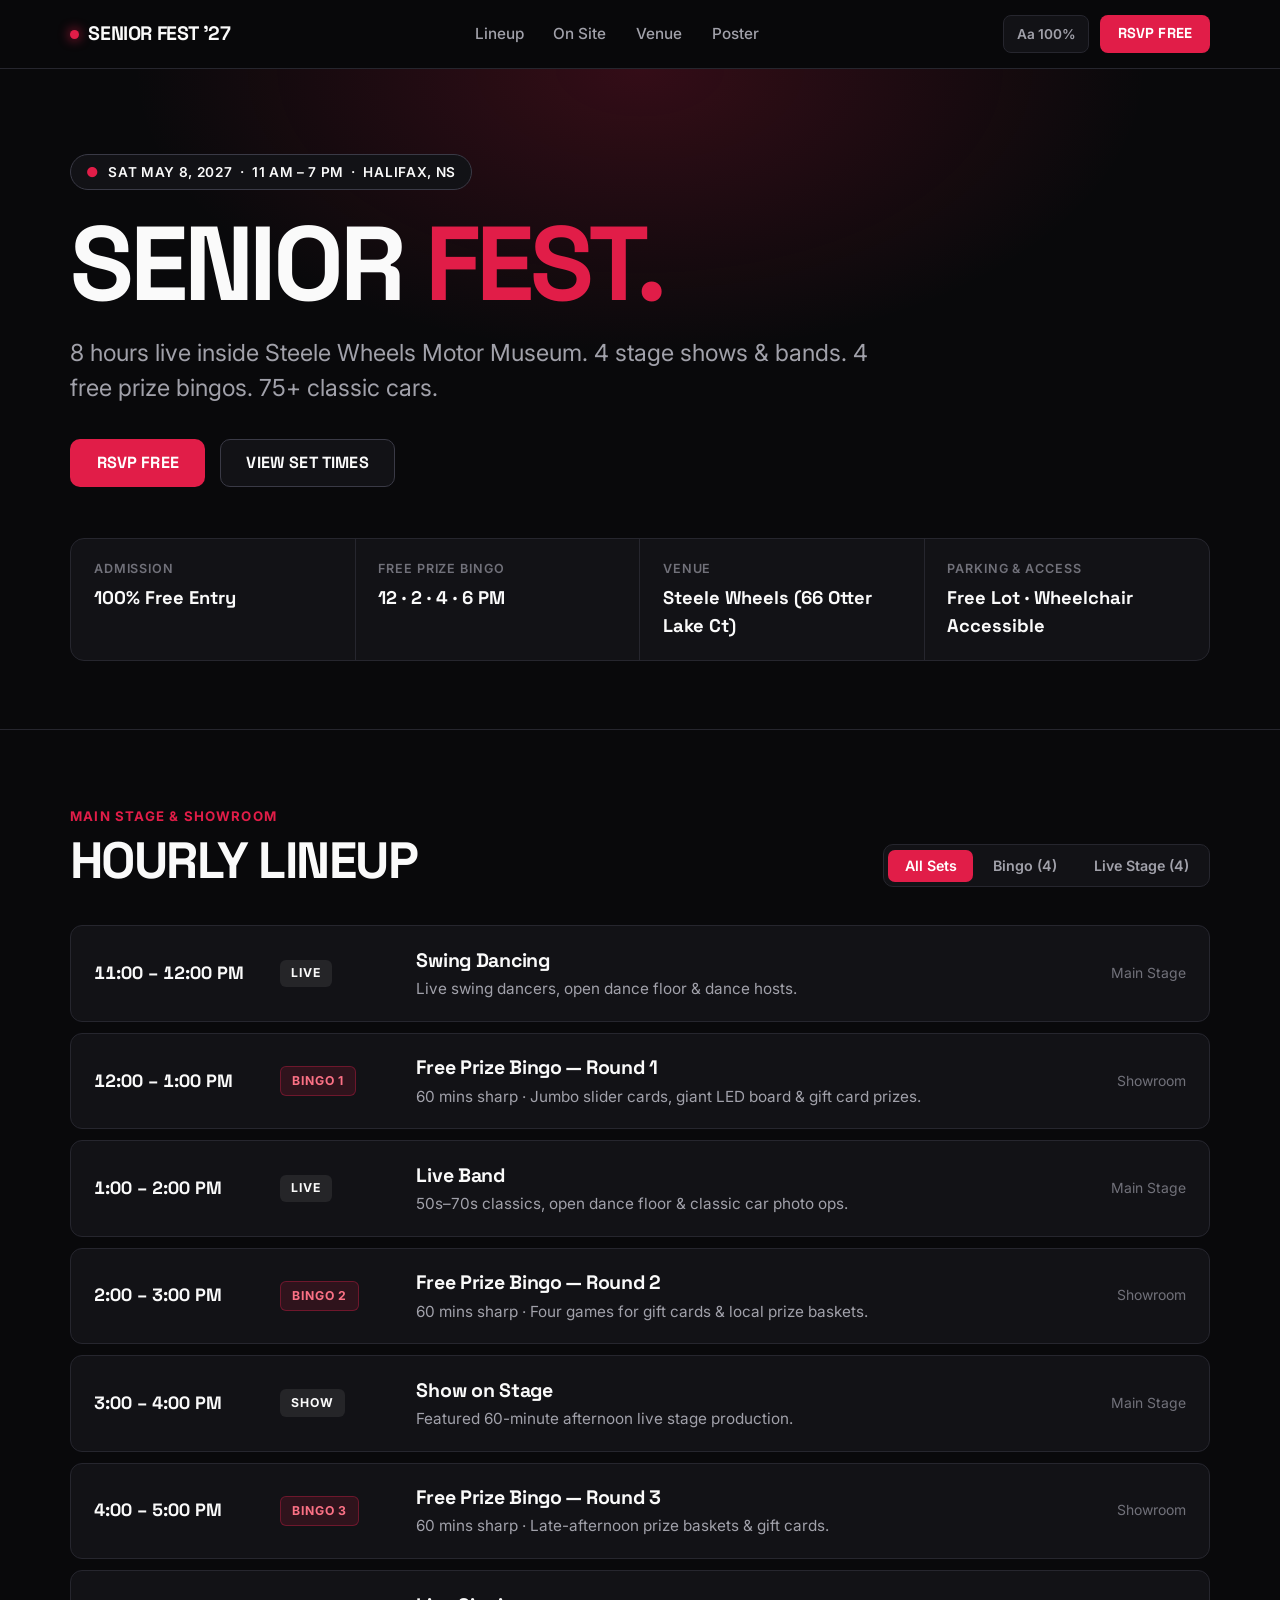
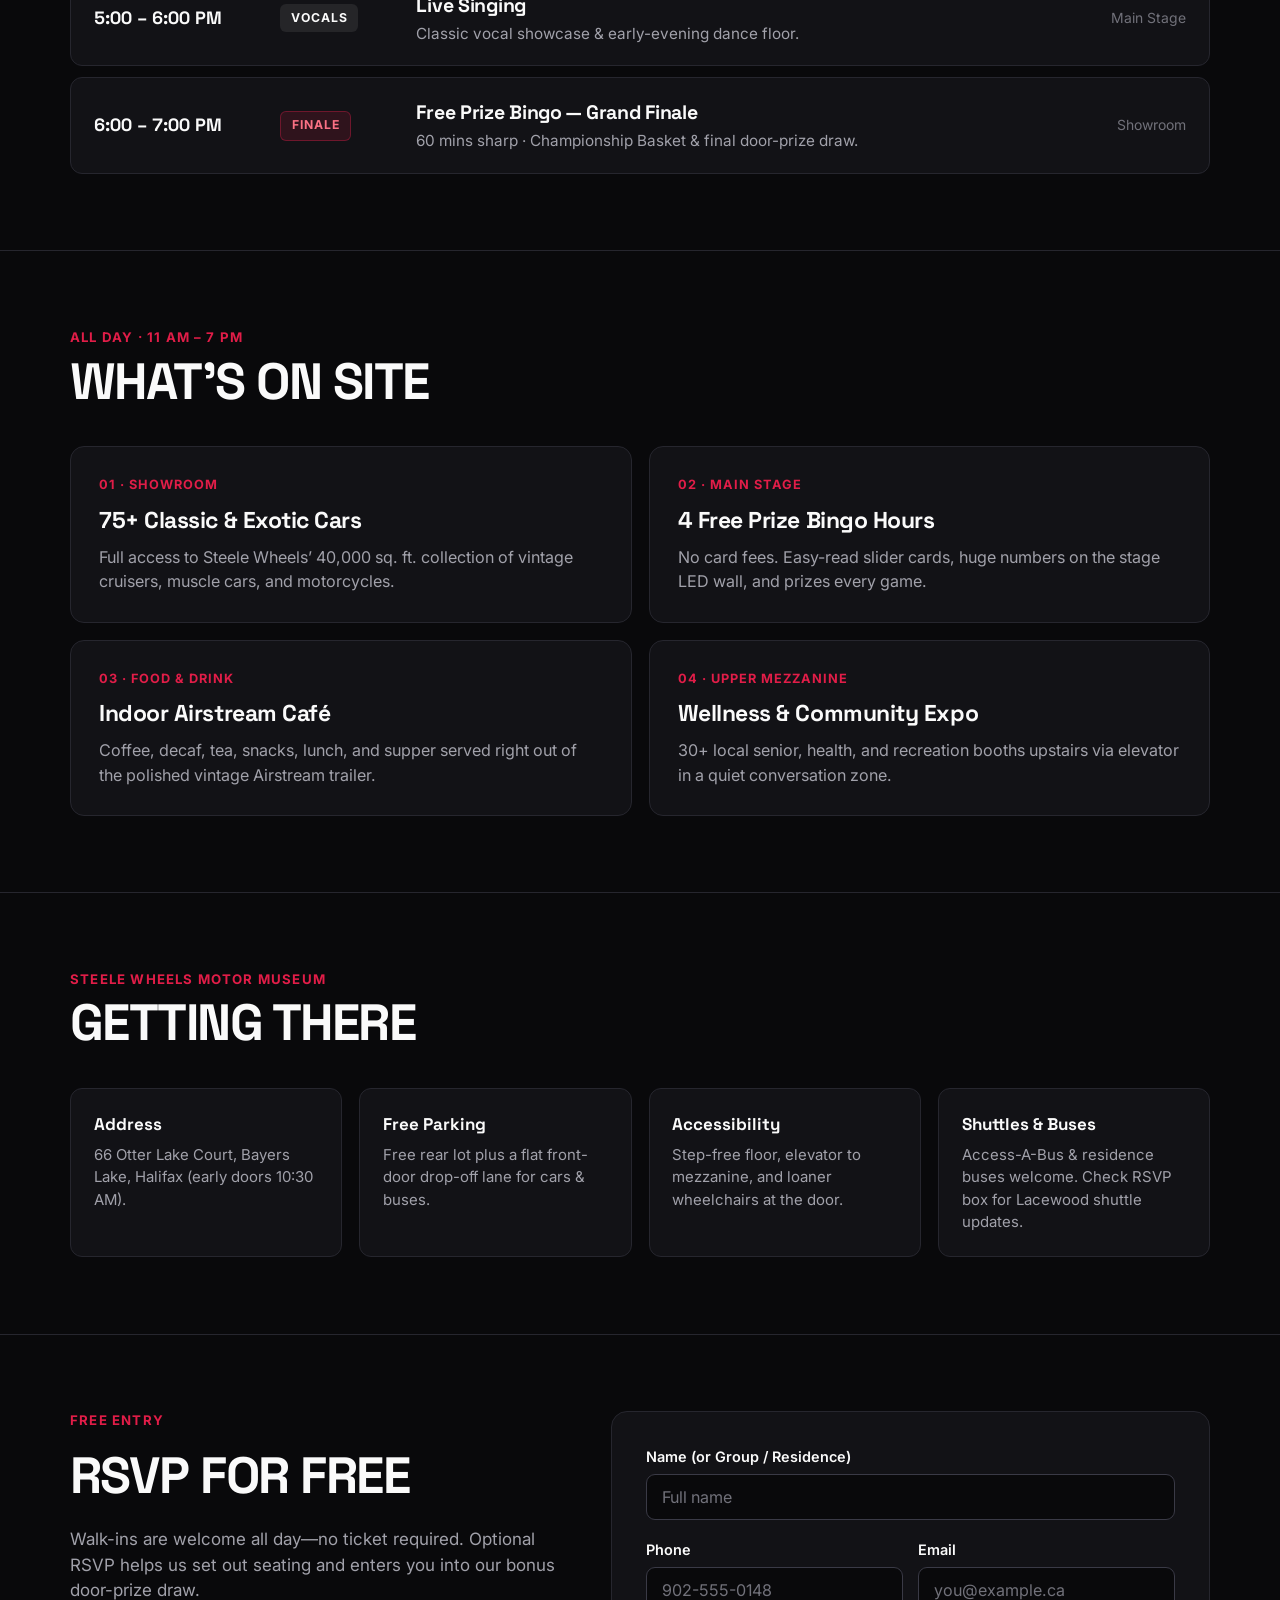
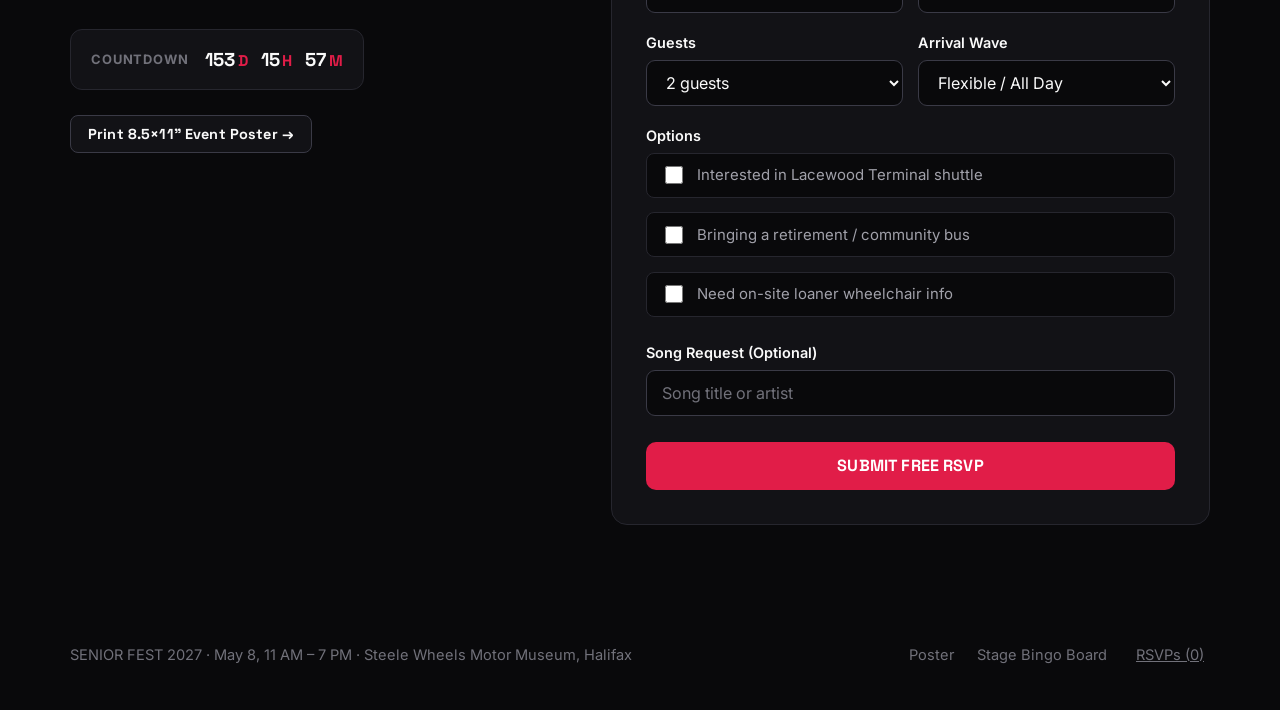
==== commit 26ab668c: "Switch to sleek dark show-promoter design with cache-proof v3 assets and punchy copy" ====
--- a/index.html
+++ b/index.html
@@ -3,449 +3,354 @@
 <head>
   <meta charset="UTF-8" />
   <meta name="viewport" content="width=device-width, initial-scale=1.0" />
-  <title>Senior Fest 2027 — May 8 at Steele Wheels Motor Museum, Halifax</title>
-  <meta name="description" content="Saturday, May 8, 2027 (11 AM – 7 PM) at Steele Wheels Motor Museum in Halifax. Free admission, four hours of free prize bingo, swing dancing, live band, stage show, live singing, and 75+ classic cars." />
+  <title>SENIOR FEST 2027 | May 8 · Steele Wheels, Halifax</title>
+  <meta name="description" content="Saturday, May 8, 2027 (11 AM – 7 PM) at Steele Wheels Motor Museum, Halifax. Free admission, 4 Live Shows & Bands, 4 Free Prize Bingos, and 75+ Classic Cars." />
   <link rel="canonical" href="https://wajdimasad.github.io/Seniorfestns/" />
   <meta property="og:type" content="website" />
   <meta property="og:url" content="https://wajdimasad.github.io/Seniorfestns/" />
-  <meta property="og:title" content="Senior Fest 2027 — May 8 at Steele Wheels, Halifax" />
-  <meta property="og:description" content="Eight hours of live music, classic cars, and free prize bingo inside Halifax’s classic car museum. Free admission, 11 AM – 7 PM." />
+  <meta property="og:title" content="SENIOR FEST 2027 | May 8 · Steele Wheels, Halifax" />
+  <meta property="og:description" content="8 Hours Live. 4 Bands & Shows. 4 Free Prize Bingos. 75+ Classic Cars. Free admission." />
   <link rel="preconnect" href="https://fonts.googleapis.com" />
   <link rel="preconnect" href="https://fonts.gstatic.com" crossorigin />
-  <link href="https://fonts.googleapis.com/css2?family=Instrument+Serif:ital@0;1&family=Inter:wght@400;500;600&family=JetBrains+Mono:wght@400;500&display=swap" rel="stylesheet" />
-  <link rel="stylesheet" href="styles.css" />
+  <link href="https://fonts.googleapis.com/css2?family=Inter:wght@400;500;600&family=Space+Grotesk:wght@600;700&display=swap" rel="stylesheet" />
+  <link rel="stylesheet" href="styles-v3.css" />
 </head>
 <body>
-  <a href="#main" class="skip-link">Skip to content</a>
-
-  <header class="site-nav">
-    <div class="wrap nav-bar">
-      <a href="#" class="wordmark">
-        <span>Senior Fest</span>
-        <span class="wordmark-year">HALIFAX · ’27</span>
+  <header class="topbar">
+    <div class="wrap topbar-inner">
+      <a href="#" class="logo">
+        <span class="logo-dot" aria-hidden="true"></span>
+        <span>SENIOR FEST ’27</span>
       </a>
 
-      <nav class="nav-links" aria-label="Primary">
-        <a href="#overview">Inside the Venue</a>
-        <a href="#schedule">Hourly Lineup</a>
-        <a href="#visit">Getting Here</a>
-        <a href="flyer.html" target="_blank" rel="noopener">Print Poster</a>
+      <nav class="nav-links" aria-label="Main">
+        <a href="#lineup">Lineup</a>
+        <a href="#highlights">On Site</a>
+        <a href="#venue">Venue</a>
+        <a href="flyer.html" target="_blank" rel="noopener">Poster</a>
       </nav>
 
-      <div class="nav-actions">
-        <button type="button" class="text-size-cycle" id="text-size-btn" aria-label="Cycle text size">
-          Aa 100%
-        </button>
-        <a href="#rsvp" class="btn-pill btn-pill-sm btn-primary">Free RSVP</a>
+      <div class="nav-right">
+        <button type="button" class="size-btn" id="text-size-btn" aria-label="Adjust text size">Aa 100%</button>
+        <a href="#rsvp" class="btn btn-sm btn-red">RSVP FREE</a>
       </div>
     </div>
   </header>
 
-  <main id="main">
-    <!-- Editorial Hero -->
+  <main>
+    <!-- Hero -->
     <section class="hero">
       <div class="wrap">
-        <p class="hero-meta">
-          <span class="live-dot" aria-hidden="true"></span>
-          <span>Saturday, May 8, 2027</span>
-          <span>·</span>
-          <span>11:00 AM – 7:00 PM</span>
-          <span>·</span>
-          <span>Steele Wheels Motor Museum, Halifax</span>
+        <div class="kicker-badge">
+          <span>●</span> SAT MAY 8, 2027 &nbsp;·&nbsp; 11 AM – 7 PM &nbsp;·&nbsp; HALIFAX, NS
+        </div>
+
+        <h1>SENIOR <span class="accent">FEST.</span></h1>
+        <p class="hero-sub">
+          8 hours live inside Steele Wheels Motor Museum. 4 stage shows &amp; bands. 4 free prize bingos. 75+ classic cars.
         </p>
 
-        <div class="hero-top">
-          <h1>Classic cars, live music, and four hours of <em>free bingo.</em></h1>
-
-          <div class="hero-intro">
-            <p>
-              A free Saturday gathering for older adults, families, and friends inside Bayers Lake’s 40,000 sq. ft. motor museum. Drop in for a couple of hours or spend the day moving between live stage sets, sixty-minute prize bingos, and 75 vintage vehicles.
-            </p>
-            <div class="hero-ctas">
-              <a href="#rsvp" class="btn-pill btn-primary">RSVP for free</a>
-              <a href="#schedule" class="btn-pill btn-outline">See the 11 AM – 7 PM lineup</a>
-            </div>
-          </div>
-        </div>
-
-        <div class="hero-media-frame">
-          <img
-            src="assets/showroom-hero.jpg"
-            alt="Main showroom floor and upper glass mezzanine of a classic motor museum filled with 1950s and 1960s convertibles"
-            width="1400"
-            height="788"
-            fetchpriority="high"
-          />
-          <div class="hero-spec-strip">
-            <div class="spec-cell">
-              <span class="spec-kicker">Admission &amp; Cards</span>
-              <span class="spec-val">Free entry, free bingo, free parking</span>
-            </div>
-            <div class="spec-cell">
-              <span class="spec-kicker">Bingo Hours</span>
-              <span class="spec-val">12 PM, 2 PM, 4 PM &amp; 6 PM (60m sharp)</span>
-            </div>
-            <div class="spec-cell">
-              <span class="spec-kicker">Address</span>
-              <span class="spec-val">66 Otter Lake Ct, Bayers Lake</span>
-            </div>
-            <div class="spec-cell">
-              <span class="spec-kicker">Accessibility</span>
-              <span class="spec-val">Flat entry, elevator &amp; loaner chairs</span>
-            </div>
-          </div>
-        </div>
-      </div>
-    </section>
-
-    <!-- Editorial Spreads -->
-    <section id="overview" class="editorial-section">
+        <div class="hero-actions">
+          <a href="#rsvp" class="btn btn-red">RSVP FREE</a>
+          <a href="#lineup" class="btn btn-ghost">VIEW SET TIMES</a>
+        </div>
+
+        <div class="stat-bar">
+          <div class="stat-item">
+            <span class="stat-label">Admission</span>
+            <span class="stat-val">100% Free Entry</span>
+          </div>
+          <div class="stat-item">
+            <span class="stat-label">Free Prize Bingo</span>
+            <span class="stat-val">12 · 2 · 4 · 6 PM</span>
+          </div>
+          <div class="stat-item">
+            <span class="stat-label">Venue</span>
+            <span class="stat-val">Steele Wheels (66 Otter Lake Ct)</span>
+          </div>
+          <div class="stat-item">
+            <span class="stat-label">Parking &amp; Access</span>
+            <span class="stat-val">Free Lot · Wheelchair Accessible</span>
+          </div>
+        </div>
+      </div>
+    </section>
+
+    <!-- Set Times / Lineup -->
+    <section id="lineup" class="section">
       <div class="wrap">
-        <!-- Row 1: Stage + Alternating Bingo -->
-        <div class="spread-row">
-          <div class="spread-media-7">
-            <div class="photo-wrap">
-              <img
-                src="assets/stage-music.jpg"
-                alt="Four-piece swing and vintage rock band performing live on stage with saxophone, upright bass, guitar, and vocalist"
-                width="1200"
-                height="900"
-                loading="lazy"
-              />
-            </div>
-            <p class="photo-caption">Four live stage hours alternate with four seated prize-bingo hours across the day.</p>
-          </div>
-
-          <div class="spread-copy-5">
-            <span class="eyebrow">The Main Showroom</span>
-            <h2 class="spread-heading">A live performance every odd hour. Prize bingo every even hour.</h2>
-            <p class="spread-body">
-              We paced the day so nobody is stuck standing—or sitting—too long. Watch or dance to swing at 11 AM, take a seat at noon for sixty minutes of free prize bingo, catch the 1 PM live band, play again at 2 PM, settle in for the 3 PM stage show, play the 4 PM round, enjoy live vocals at 5 PM, and wrap with our 6 PM finale bingo.
-            </p>
-            <ul class="detail-points">
-              <li>
-                <strong>Strict 60-minute bingo clock</strong>
-                <span>Starts &amp; finishes on the dot</span>
-              </li>
-              <li>
-                <strong>Easy-read slider cards &amp; LED wall</strong>
-                <span>Every call shown huge on stage</span>
-              </li>
-              <li>
-                <strong>Gift cards &amp; local baskets</strong>
-                <span>Four games inside every bingo hour</span>
-              </li>
-            </ul>
-          </div>
-        </div>
-
-        <!-- Row 2: Airstream + Mezzanine Expo -->
-        <div class="spread-row">
-          <div class="spread-copy-5">
-            <span class="eyebrow">The Mezzanine &amp; Airstream</span>
-            <h2 class="spread-heading">Coffee from a vintage Airstream. Quiet booths upstairs.</h2>
-            <p class="spread-body">
-              Down on the showroom floor, Steele Wheels’ polished stainless-steel Airstream café pours fresh coffee, decaf, and tea alongside lunch and supper bites, surrounded by 75+ classic cars and a vintage convertible photo spot.
-            </p>
-            <p class="spread-body">
-              Take the elevator up to the bright mezzanine overlooking the cars to visit 30+ local health, recreation, and community tables—intentionally separated from main-stage volume so you can actually hear the person across the table.
-            </p>
-            <ul class="detail-points">
-              <li>
-                <strong>Showroom collection</strong>
-                <span>75+ classic cars &amp; motorcycles</span>
-              </li>
-              <li>
-                <strong>Community &amp; wellness expo</strong>
-                <span>Upper mezzanine via elevator</span>
-              </li>
-              <li>
-                <strong>Food &amp; refreshments</strong>
-                <span>Coffee, lunch &amp; supper service</span>
-              </li>
-            </ul>
-          </div>
-
-          <div class="spread-media-7">
-            <div class="photo-wrap">
-              <img
-                src="assets/airstream-lounge.jpg"
-                alt="Polished silver vintage Airstream café trailer serving espresso and pastries beside wooden seating inside a classic car gallery"
-                width="1200"
-                height="900"
-                loading="lazy"
-              />
-            </div>
-            <p class="photo-caption">Plenty of tables and seating surround the Airstream lounge and main showroom floor.</p>
-          </div>
-        </div>
-      </div>
-    </section>
-
-    <!-- Dark Showroom Timetable -->
-    <section id="schedule" class="timetable-section">
+        <div class="section-top">
+          <div>
+            <span class="eyebrow">Main Stage &amp; Showroom</span>
+            <h2>HOURLY LINEUP</h2>
+          </div>
+
+          <div class="tabs" role="group" aria-label="Filter schedule">
+            <button type="button" class="tab-btn" data-filter="all" aria-pressed="true">All Sets</button>
+            <button type="button" class="tab-btn" data-filter="bingo" aria-pressed="false">Bingo (4)</button>
+            <button type="button" class="tab-btn" data-filter="shows" aria-pressed="false">Live Stage (4)</button>
+          </div>
+        </div>
+
+        <div class="lineup-list">
+          <div class="set-row" data-category="shows">
+            <div class="set-time">11:00 – 12:00 PM</div>
+            <span class="set-badge badge-stage">LIVE</span>
+            <div class="set-info">
+              <h3>Swing Dancing</h3>
+              <p>Live swing dancers, open dance floor &amp; dance hosts.</p>
+            </div>
+            <span class="set-loc">Main Stage</span>
+          </div>
+
+          <div class="set-row" data-category="bingo">
+            <div class="set-time">12:00 – 1:00 PM</div>
+            <span class="set-badge badge-bingo">BINGO 1</span>
+            <div class="set-info">
+              <h3>Free Prize Bingo — Round 1</h3>
+              <p>60 mins sharp · Jumbo slider cards, giant LED board &amp; gift card prizes.</p>
+            </div>
+            <span class="set-loc">Showroom</span>
+          </div>
+
+          <div class="set-row" data-category="shows">
+            <div class="set-time">1:00 – 2:00 PM</div>
+            <span class="set-badge badge-stage">LIVE</span>
+            <div class="set-info">
+              <h3>Live Band</h3>
+              <p>50s–70s classics, open dance floor &amp; classic car photo ops.</p>
+            </div>
+            <span class="set-loc">Main Stage</span>
+          </div>
+
+          <div class="set-row" data-category="bingo">
+            <div class="set-time">2:00 – 3:00 PM</div>
+            <span class="set-badge badge-bingo">BINGO 2</span>
+            <div class="set-info">
+              <h3>Free Prize Bingo — Round 2</h3>
+              <p>60 mins sharp · Four games for gift cards &amp; local prize baskets.</p>
+            </div>
+            <span class="set-loc">Showroom</span>
+          </div>
+
+          <div class="set-row" data-category="shows">
+            <div class="set-time">3:00 – 4:00 PM</div>
+            <span class="set-badge badge-stage">SHOW</span>
+            <div class="set-info">
+              <h3>Show on Stage</h3>
+              <p>Featured 60-minute afternoon live stage production.</p>
+            </div>
+            <span class="set-loc">Main Stage</span>
+          </div>
+
+          <div class="set-row" data-category="bingo">
+            <div class="set-time">4:00 – 5:00 PM</div>
+            <span class="set-badge badge-bingo">BINGO 3</span>
+            <div class="set-info">
+              <h3>Free Prize Bingo — Round 3</h3>
+              <p>60 mins sharp · Late-afternoon prize baskets &amp; gift cards.</p>
+            </div>
+            <span class="set-loc">Showroom</span>
+          </div>
+
+          <div class="set-row" data-category="shows">
+            <div class="set-time">5:00 – 6:00 PM</div>
+            <span class="set-badge badge-stage">VOCALS</span>
+            <div class="set-info">
+              <h3>Live Singing</h3>
+              <p>Classic vocal showcase &amp; early-evening dance floor.</p>
+            </div>
+            <span class="set-loc">Main Stage</span>
+          </div>
+
+          <div class="set-row" data-category="bingo">
+            <div class="set-time">6:00 – 7:00 PM</div>
+            <span class="set-badge badge-bingo">FINALE</span>
+            <div class="set-info">
+              <h3>Free Prize Bingo — Grand Finale</h3>
+              <p>60 mins sharp · Championship Basket &amp; final door-prize draw.</p>
+            </div>
+            <span class="set-loc">Showroom</span>
+          </div>
+        </div>
+      </div>
+    </section>
+
+    <!-- 4 Tight Feature Blocks -->
+    <section id="highlights" class="section">
       <div class="wrap">
-        <div class="timetable-head">
+        <div class="section-top">
           <div>
-            <span class="eyebrow" style="color: #ff7a70;">Saturday, May 8 · Schedule</span>
-            <h2>On the hour, every hour.</h2>
-            <p>Come for a morning wave (11 AM – 3 PM), an afternoon wave (3 PM – 7 PM), or spend the full Saturday with us.</p>
-          </div>
-
-          <div class="segmented-filter" role="group" aria-label="Filter schedule">
-            <button type="button" class="filter-btn" data-filter="all" aria-pressed="true">Full day</button>
-            <button type="button" class="filter-btn" data-filter="bingo" aria-pressed="false">Bingo hours (4)</button>
-            <button type="button" class="filter-btn" data-filter="shows" aria-pressed="false">Music &amp; stage (4)</button>
-          </div>
-        </div>
-
-        <div class="timetable" id="schedule-list">
-          <div class="tt-row" data-category="shows">
-            <div class="tt-time">10:30 AM</div>
-            <div class="tt-kind">DOORS</div>
-            <div class="tt-main">
-              <h3>Early doors, coffee &amp; mezzanine booths open</h3>
-              <p>Grab a table, pick up a printed schedule and free door-prize ballot, and browse the showroom cars before the stage kicks off.</p>
-            </div>
-            <div class="tt-room">All Levels</div>
-          </div>
-
-          <div class="tt-row" data-category="shows">
-            <div class="tt-time">11:00 – 12:00 PM</div>
-            <div class="tt-kind">STAGE</div>
-            <div class="tt-main">
-              <h3>Swing Dancing</h3>
-              <p>Big-band energy, swing dancers, beginner-friendly social steps, and volunteer dance hosts.</p>
-            </div>
-            <div class="tt-room">Main Stage</div>
-          </div>
-
-          <div class="tt-row" data-category="bingo">
-            <div class="tt-time">12:00 – 1:00 PM</div>
-            <div class="tt-kind tt-kind-bingo">BINGO 01</div>
-            <div class="tt-main">
-              <h3>Free Prize Bingo — Round 1</h3>
-              <p>Strictly 60 minutes. Four games on jumbo slider cards with every call projected on the stage LED wall.</p>
-            </div>
-            <div class="tt-room">Showroom Tables</div>
-          </div>
-
-          <div class="tt-row" data-category="shows">
-            <div class="tt-time">1:00 – 2:00 PM</div>
-            <div class="tt-kind">STAGE</div>
-            <div class="tt-main">
-              <h3>Live Band &amp; Afternoon Dance</h3>
-              <p>1950s–1970s favourites played live, attendee song requests, pin-on corsages, and classic convertible portraits.</p>
-            </div>
-            <div class="tt-room">Main Stage</div>
-          </div>
-
-          <div class="tt-row" data-category="bingo">
-            <div class="tt-time">2:00 – 3:00 PM</div>
-            <div class="tt-kind tt-kind-bingo">BINGO 02</div>
-            <div class="tt-main">
-              <h3>Free Prize Bingo — Round 2</h3>
-              <p>Four afternoon games for gift cards and local baskets, wrapping right at 3:00 PM with our midday door-prize draw.</p>
-            </div>
-            <div class="tt-room">Showroom Tables</div>
-          </div>
-
-          <div class="tt-row" data-category="shows">
-            <div class="tt-time">3:00 – 4:00 PM</div>
-            <div class="tt-kind">STAGE</div>
-            <div class="tt-main">
-              <h3>Show on Stage</h3>
-              <p>A full sixty-minute seated afternoon stage and variety production.</p>
-            </div>
-            <div class="tt-room">Main Stage</div>
-          </div>
-
-          <div class="tt-row" data-category="bingo">
-            <div class="tt-time">4:00 – 5:00 PM</div>
-            <div class="tt-kind tt-kind-bingo">BINGO 03</div>
-            <div class="tt-main">
-              <h3>Free Prize Bingo — Round 3</h3>
-              <p>Grab a cup of tea or early supper bite at the Airstream and settle in for four more free games.</p>
-            </div>
-            <div class="tt-room">Showroom Tables</div>
-          </div>
-
-          <div class="tt-row" data-category="shows">
-            <div class="tt-time">5:00 – 6:00 PM</div>
-            <div class="tt-kind">STAGE</div>
-            <div class="tt-main">
-              <h3>Live Singing</h3>
-              <p>Classic vocal showcase on the main stage—listen from your table or take a slow spin on the dance floor.</p>
-            </div>
-            <div class="tt-room">Main Stage</div>
-          </div>
-
-          <div class="tt-row" data-category="bingo">
-            <div class="tt-time">6:00 – 7:00 PM</div>
-            <div class="tt-kind tt-kind-bingo">BINGO 04</div>
-            <div class="tt-main">
-              <h3>Free Prize Bingo — Grand Finale Round</h3>
-              <p>Closing four-game session ending just after 7:00 PM with our Grand Finale Basket and final door-prize draw.</p>
-            </div>
-            <div class="tt-room">Showroom Tables</div>
-          </div>
-        </div>
-      </div>
-    </section>
-
-    <!-- Getting Here & Accessibility -->
-    <section id="visit" class="visit-section">
+            <span class="eyebrow">All Day · 11 AM – 7 PM</span>
+            <h2>WHAT’S ON SITE</h2>
+          </div>
+        </div>
+
+        <div class="feature-grid">
+          <div class="feature-tile">
+            <span class="tile-kicker">01 · Showroom</span>
+            <h3>75+ Classic &amp; Exotic Cars</h3>
+            <p>Full access to Steele Wheels’ 40,000 sq. ft. collection of vintage cruisers, muscle cars, and motorcycles.</p>
+          </div>
+
+          <div class="feature-tile">
+            <span class="tile-kicker">02 · Main Stage</span>
+            <h3>4 Free Prize Bingo Hours</h3>
+            <p>No card fees. Easy-read slider cards, huge numbers on the stage LED wall, and prizes every game.</p>
+          </div>
+
+          <div class="feature-tile">
+            <span class="tile-kicker">03 · Food &amp; Drink</span>
+            <h3>Indoor Airstream Café</h3>
+            <p>Coffee, decaf, tea, snacks, lunch, and supper served right out of the polished vintage Airstream trailer.</p>
+          </div>
+
+          <div class="feature-tile">
+            <span class="tile-kicker">04 · Upper Mezzanine</span>
+            <h3>Wellness &amp; Community Expo</h3>
+            <p>30+ local senior, health, and recreation booths upstairs via elevator in a quiet conversation zone.</p>
+          </div>
+        </div>
+      </div>
+    </section>
+
+    <!-- Venue & Access -->
+    <section id="venue" class="section">
       <div class="wrap">
-        <div class="visit-header">
+        <div class="section-top">
           <div>
-            <span class="eyebrow">Getting Here</span>
-            <h2>Practical details for the day.</h2>
-          </div>
-          <div class="visit-address">
-            <strong>Steele Wheels Motor Museum</strong><br />
-            66 Otter Lake Court, Halifax, NS
-          </div>
-        </div>
-
-        <div class="visit-grid">
-          <div class="visit-col">
-            <span class="visit-num">01</span>
-            <h3>Parking &amp; front drop-off</h3>
-            <p>Parking is free on-site, with the main lot right behind the building and accessible stalls out front. A flat front-door lane stays open all day for passenger and bus drop-offs.</p>
-          </div>
-
-          <div class="visit-col">
-            <span class="visit-num">02</span>
-            <h3>Wheelchairs &amp; elevator</h3>
-            <p>The entire ground showroom is step-free with wide aisles, an elevator serves the upper mezzanine booths, and loaner wheelchairs are available at the welcome desk.</p>
-          </div>
-
-          <div class="visit-col">
-            <span class="visit-num">03</span>
-            <h3>Transit &amp; group buses</h3>
-            <p>Access-A-Bus and retirement residence buses can pull right to the front doors. Since regular buses stop at Lacewood Terminal rather than Otter Lake Ct, check the shuttle box when you RSVP for shuttle updates.</p>
-          </div>
-
-          <div class="visit-col">
-            <span class="visit-num">04</span>
-            <h3>Home in full daylight</h3>
-            <p>Sunset in Halifax on May 8 isn’t until around 8:25 PM—so even if you stay right through the 6:00 PM finale bingo, you’ll still head home in bright daylight.</p>
-          </div>
-        </div>
-      </div>
-    </section>
-
-    <!-- Minimal Optional RSVP -->
-    <section id="rsvp" class="rsvp-section">
-      <div class="wrap rsvp-layout">
-        <div class="rsvp-copy">
-          <span class="eyebrow">Optional RSVP</span>
-          <h2>Let us know if you’re coming.</h2>
+            <span class="eyebrow">Steele Wheels Motor Museum</span>
+            <h2>GETTING THERE</h2>
+          </div>
+        </div>
+
+        <div class="venue-strip">
+          <div class="venue-box">
+            <h3>Address</h3>
+            <p>66 Otter Lake Court, Bayers Lake, Halifax (early doors 10:30 AM).</p>
+          </div>
+          <div class="venue-box">
+            <h3>Free Parking</h3>
+            <p>Free rear lot plus a flat front-door drop-off lane for cars &amp; buses.</p>
+          </div>
+          <div class="venue-box">
+            <h3>Accessibility</h3>
+            <p>Step-free floor, elevator to mezzanine, and loaner wheelchairs at the door.</p>
+          </div>
+          <div class="venue-box">
+            <h3>Shuttles &amp; Buses</h3>
+            <p>Access-A-Bus &amp; residence buses welcome. Check RSVP box for Lacewood shuttle updates.</p>
+          </div>
+        </div>
+      </div>
+    </section>
+
+    <!-- Fast Free RSVP -->
+    <section id="rsvp" class="section" style="border-bottom: none;">
+      <div class="wrap rsvp-grid">
+        <div class="rsvp-left">
+          <span class="eyebrow">Free Entry</span>
+          <h2 style="font-family: var(--font-display); font-size: clamp(2rem, 4vw, 3rem); margin: 0; letter-spacing: -0.03em;">RSVP FOR FREE</h2>
           <p>
-            You don’t need a ticket—walk-ins are welcome from 11 AM to 7 PM. Dropping your name here simply helps us set out enough tables and bingo cards, and puts your name in for an extra early-bird door prize at the welcome desk.
+            Walk-ins are welcome all day—no ticket required. Optional RSVP helps us set out seating and enters you into our bonus door-prize draw.
           </p>
 
-          <div class="countdown-inline" aria-live="polite">
-            <span class="countdown-inline-label">Time until May 8</span>
-            <div class="countdown-values" id="countdown-display">
-              <span>--<small>d</small></span>
-              <span>--<small>h</small></span>
-              <span>--<small>m</small></span>
-            </div>
-          </div>
-
-          <p class="poster-callout">
-            Running a recreation program, library board, or senior group?
-            <a href="flyer.html" target="_blank" rel="noopener">Open the 8.5×11" printable poster →</a>
-          </p>
-        </div>
-
-        <div class="form-surface">
-          <div id="form-error" class="form-error" hidden role="alert"></div>
+          <div class="countdown-pill" aria-live="polite">
+            <span class="cd-label">Countdown</span>
+            <div class="cd-nums" id="countdown-display">
+              <span>--<small>D</small></span>
+              <span>--<small>H</small></span>
+              <span>--<small>M</small></span>
+            </div>
+          </div>
+
+          <div>
+            <a href="flyer.html" target="_blank" rel="noopener" class="btn btn-ghost btn-sm">Print 8.5×11" Event Poster →</a>
+          </div>
+        </div>
+
+        <div class="form-card">
+          <div id="form-error" class="error-banner" hidden role="alert"></div>
 
           <form id="rsvp-form" novalidate>
-            <div class="field-group">
-              <label for="guest-name">Full name (or residence / group name)</label>
-              <input type="text" id="guest-name" name="name" required autocomplete="name" placeholder="Margaret MacDonald" />
-            </div>
-
-            <div class="field-group field-split">
+            <div class="row">
+              <label for="guest-name">Name (or Group / Residence)</label>
+              <input type="text" id="guest-name" name="name" required autocomplete="name" placeholder="Full name" />
+            </div>
+
+            <div class="row row-2">
               <div>
-                <label for="guest-phone">Phone number</label>
+                <label for="guest-phone">Phone</label>
                 <input type="tel" id="guest-phone" name="phone" autocomplete="tel" placeholder="902-555-0148" />
-                <span class="hint">Phone or email—either one works.</span>
               </div>
               <div>
-                <label for="guest-email">Email address</label>
-                <input type="email" id="guest-email" name="email" autocomplete="email" placeholder="margaret@example.ca" />
-              </div>
-            </div>
-
-            <div class="field-group field-split">
+                <label for="guest-email">Email</label>
+                <input type="email" id="guest-email" name="email" autocomplete="email" placeholder="you@example.ca" />
+              </div>
+            </div>
+
+            <div class="row row-2">
               <div>
-                <label for="guest-count">Number of guests</label>
+                <label for="guest-count">Guests</label>
                 <select id="guest-count" name="guests">
                   <option value="1">1 guest</option>
                   <option value="2" selected>2 guests</option>
                   <option value="3">3 guests</option>
                   <option value="4">4 guests</option>
-                  <option value="5-9">Small group (5–9)</option>
-                  <option value="10+ Bus/Group">Community / residence bus (10+)</option>
+                  <option value="5-9">5–9 guests</option>
+                  <option value="10+ Bus/Group">Bus / Group (10+)</option>
                 </select>
               </div>
               <div>
-                <label for="arrival-window">Likely timing</label>
+                <label for="arrival-window">Arrival Wave</label>
                 <select id="arrival-window" name="window">
-                  <option value="Daytime (11 AM - 3 PM)">11 AM – 3 PM (Swing, 12 &amp; 2 PM Bingos, Band)</option>
-                  <option value="Afternoon/Evening (3 PM - 7 PM)">3 PM – 7 PM (Show, 4 &amp; 6 PM Bingos, Singing)</option>
-                  <option value="Flexible / Full Day" selected>Flexible / dropping in</option>
+                  <option value="11 AM - 3 PM">11 AM – 3 PM</option>
+                  <option value="3 PM - 7 PM">3 PM – 7 PM</option>
+                  <option value="All Day" selected>Flexible / All Day</option>
                 </select>
               </div>
             </div>
 
-            <div class="field-group">
-              <label>Optional notes</label>
-              <div class="check-stack">
-                <label class="check-option">
+            <div class="row">
+              <label>Options</label>
+              <div class="checks">
+                <label class="check-item">
                   <input type="checkbox" name="shuttleInterest" value="Yes" />
-                  <span>Send me updates on a Lacewood Terminal shuttle</span>
+                  <span>Interested in Lacewood Terminal shuttle</span>
                 </label>
-                <label class="check-option">
+                <label class="check-item">
+                  <input type="checkbox" name="groupBus" value="Yes" />
+                  <span>Bringing a retirement / community bus</span>
+                </label>
+                <label class="check-item">
                   <input type="checkbox" name="loanerWheelchair" value="Yes" />
-                  <span>I’d like info on borrowing an on-site wheelchair</span>
+                  <span>Need on-site loaner wheelchair info</span>
                 </label>
-                <label class="check-option">
-                  <input type="checkbox" name="groupBus" value="Yes" />
-                  <span>We’re bringing a retirement or community mini-bus</span>
-                </label>
-              </div>
-            </div>
-
-            <div class="field-group">
-              <label for="prom-song">Song request for the 1 PM band or 5 PM singer (optional)</label>
-              <input type="text" id="prom-song" name="songRequest" placeholder="e.g., Stand By Me, In the Mood, Blue Bayou..." />
-            </div>
-
-            <button type="submit" class="btn-pill btn-primary" style="width: 100%; margin-top: 0.4rem;">
-              Save free RSVP
+              </div>
+            </div>
+
+            <div class="row">
+              <label for="prom-song">Song Request (Optional)</label>
+              <input type="text" id="prom-song" name="songRequest" placeholder="Song title or artist" />
+            </div>
+
+            <button type="submit" class="btn btn-red" style="width: 100%; margin-top: 0.4rem;">
+              SUBMIT FREE RSVP
             </button>
           </form>
 
-          <div id="rsvp-confirmation" class="rsvp-confirmation" hidden aria-live="polite">
-            <h3>You’re on the list.</h3>
-            <p style="color: var(--ink-secondary);">
-              Thanks, <strong id="conf-name" style="color: var(--ink);"></strong>. Mention your name at the welcome desk on May 8 for your bonus door-prize ballot.
+          <div id="rsvp-confirmation" hidden aria-live="polite">
+            <h3 style="font-family: var(--font-display); font-size: 1.6rem; margin: 0 0 0.4rem;">YOU’RE IN.</h3>
+            <p style="color: var(--text-muted); margin: 0 0 0.5rem;">
+              Registered under <strong id="conf-name" style="color: var(--text);"></strong>. Give your name at the door for your bonus prize ballot.
             </p>
-            <div>
-              <span class="pass-code" id="conf-code">SF27-0000</span>
-            </div>
-            <p style="font-size: 0.88rem; color: var(--ink-secondary); margin-bottom: 1.35rem;">
-              Saturday, May 8, 2027 · 11:00 AM – 7:00 PM<br />
-              Steele Wheels Motor Museum · 66 Otter Lake Ct, Halifax
+            <span class="pass-code" id="conf-code">SF27-0000</span>
+            <p style="font-size: 0.88rem; color: var(--text-muted); margin: 0 0 1.2rem;">
+              Sat, May 8, 2027 · 11 AM – 7 PM · 66 Otter Lake Ct, Halifax
             </p>
-            <div style="display: flex; flex-wrap: wrap; gap: 0.65rem;">
-              <button type="button" class="btn-pill btn-outline btn-pill-sm" id="print-pass-btn">Print</button>
-              <button type="button" class="btn-pill btn-primary btn-pill-sm" id="reset-rsvp-btn">Add another RSVP</button>
+            <div style="display: flex; gap: 0.65rem; flex-wrap: wrap;">
+              <button type="button" class="btn btn-ghost btn-sm" id="print-pass-btn">Print</button>
+              <button type="button" class="btn btn-red btn-sm" id="reset-rsvp-btn">Add Another</button>
             </div>
           </div>
         </div>
@@ -453,41 +358,32 @@
     </section>
   </main>
 
-  <footer class="site-footer">
-    <div class="wrap footer-row">
-      <div>
-        <strong style="color: var(--ink); font-weight: 600;">Senior Fest 2027</strong>
-        <span> · May 8, 11 AM – 7 PM · 66 Otter Lake Ct, Halifax</span>
-      </div>
-
+  <footer class="footer">
+    <div class="wrap footer-inner">
+      <span>SENIOR FEST 2027 · May 8, 11 AM – 7 PM · Steele Wheels Motor Museum, Halifax</span>
       <div class="footer-links">
-        <a href="#schedule">Lineup</a>
-        <a href="flyer.html" target="_blank" rel="noopener">Printable Poster</a>
+        <a href="flyer.html" target="_blank" rel="noopener">Poster</a>
         <a href="bingo-caller.html" target="_blank" rel="noopener">Stage Bingo Board</a>
-        <button type="button" class="quiet-btn" id="open-organizer-modal">
-          Check-in list (<span id="rsvp-count-badge">0</span>)
+        <button type="button" class="text-btn" id="open-organizer-modal">
+          RSVPs (<span id="rsvp-count-badge">0</span>)
         </button>
       </div>
     </div>
   </footer>
 
-  <!-- Organizer Local RSVP Modal -->
   <div class="modal-backdrop" id="organizer-modal" hidden role="dialog" aria-modal="true" aria-labelledby="org-modal-title">
     <div class="modal-panel">
       <div style="display: flex; justify-content: space-between; align-items: center; gap: 1rem;">
-        <h3 id="org-modal-title" style="margin: 0; font-size: 1.15rem;">Saved RSVPs (this browser)</h3>
-        <button type="button" class="btn-pill btn-outline btn-pill-sm" id="close-organizer-modal">Close</button>
-      </div>
-      <p style="font-size: 0.86rem; color: var(--ink-secondary);">
-        Export local check-in entries to CSV below, or set <code>RSVP_WEBHOOK_URL</code> in <code>app.js</code> to forward submissions to Google Sheets or Formspree.
-      </p>
+        <h3 id="org-modal-title" style="margin: 0; font-family: var(--font-display);">Saved RSVPs</h3>
+        <button type="button" class="btn btn-ghost btn-sm" id="close-organizer-modal">Close</button>
+      </div>
       <div id="organizer-table-container"></div>
       <div style="margin-top: 1rem;">
-        <button type="button" class="btn-pill btn-primary btn-pill-sm" id="export-csv-btn">Download CSV</button>
+        <button type="button" class="btn btn-red btn-sm" id="export-csv-btn">Export CSV</button>
       </div>
     </div>
   </div>
 
-  <script src="app.js"></script>
+  <script src="app-v3.js"></script>
 </body>
 </html>
--- a/styles-v3.css
+++ b/styles-v3.css
@@ -0,0 +1,768 @@
+:root {
+  --bg: #09090b;
+  --surface: #121216;
+  --surface-2: #18181e;
+  --border: #26262e;
+  --border-bright: #3a3a46;
+  --text: #fafafa;
+  --text-muted: #a1a1aa;
+  --text-dim: #71717a;
+  --red: #e11d48;
+  --red-hover: #be123c;
+  --red-soft: rgba(225, 29, 72, 0.14);
+  --base-size: 17px;
+  --font-display: 'Space Grotesk', -apple-system, BlinkMacSystemFont, sans-serif;
+  --font-sans: 'Inter', -apple-system, BlinkMacSystemFont, 'Segoe UI', sans-serif;
+}
+
+html[data-font-scale="large"] {
+  --base-size: 19.5px;
+}
+
+html[data-font-scale="xlarge"] {
+  --base-size: 22px;
+}
+
+*,
+*::before,
+*::after {
+  box-sizing: border-box;
+}
+
+html {
+  font-size: var(--base-size);
+  scroll-behavior: smooth;
+  background-color: var(--bg);
+  color: var(--text);
+}
+
+body {
+  margin: 0;
+  background-color: var(--bg);
+  color: var(--text);
+  font-family: var(--font-sans);
+  line-height: 1.5;
+  -webkit-font-smoothing: antialiased;
+}
+
+a {
+  color: inherit;
+  text-decoration: none;
+}
+
+:focus-visible {
+  outline: 2px solid var(--red);
+  outline-offset: 3px;
+}
+
+.wrap {
+  width: min(1140px, 92vw);
+  margin-inline: auto;
+}
+
+/* Sticky Top Bar */
+.topbar {
+  position: sticky;
+  top: 0;
+  z-index: 100;
+  background: rgba(9, 9, 11, 0.84);
+  backdrop-filter: blur(14px);
+  -webkit-backdrop-filter: blur(14px);
+  border-bottom: 1px solid var(--border);
+}
+
+.topbar-inner {
+  height: 68px;
+  display: flex;
+  align-items: center;
+  justify-content: space-between;
+  gap: 1rem;
+}
+
+.logo {
+  font-family: var(--font-display);
+  font-weight: 700;
+  font-size: 1.15rem;
+  letter-spacing: -0.02em;
+  display: inline-flex;
+  align-items: center;
+  gap: 0.55rem;
+}
+
+.logo-dot {
+  width: 9px;
+  height: 9px;
+  border-radius: 50%;
+  background: var(--red);
+  box-shadow: 0 0 12px var(--red);
+}
+
+.nav-links {
+  display: flex;
+  align-items: center;
+  gap: 1.75rem;
+}
+
+.nav-links a {
+  font-size: 0.9rem;
+  font-weight: 500;
+  color: var(--text-muted);
+  transition: color 0.15s ease;
+}
+
+.nav-links a:hover {
+  color: var(--text);
+}
+
+.nav-right {
+  display: flex;
+  align-items: center;
+  gap: 0.6rem;
+}
+
+.size-btn {
+  appearance: none;
+  background: var(--surface);
+  border: 1px solid var(--border);
+  color: var(--text-muted);
+  height: 38px;
+  padding: 0 0.75rem;
+  border-radius: 8px;
+  font-family: inherit;
+  font-size: 0.8rem;
+  font-weight: 600;
+  cursor: pointer;
+}
+
+.size-btn:hover {
+  color: var(--text);
+  border-color: var(--border-bright);
+}
+
+/* Buttons */
+.btn {
+  display: inline-flex;
+  align-items: center;
+  justify-content: center;
+  height: 48px;
+  padding: 0 1.5rem;
+  border-radius: 10px;
+  font-family: var(--font-display);
+  font-size: 0.95rem;
+  font-weight: 700;
+  letter-spacing: 0.01em;
+  cursor: pointer;
+  border: 1px solid transparent;
+  transition: background-color 0.15s ease, border-color 0.15s ease, transform 0.12s ease;
+}
+
+.btn-sm {
+  height: 38px;
+  padding: 0 1rem;
+  font-size: 0.85rem;
+  border-radius: 8px;
+}
+
+.btn-red {
+  background: var(--red);
+  color: #ffffff;
+}
+
+.btn-red:hover {
+  background: var(--red-hover);
+}
+
+.btn-ghost {
+  background: var(--surface);
+  border-color: var(--border-bright);
+  color: var(--text);
+}
+
+.btn-ghost:hover {
+  background: var(--surface-2);
+}
+
+/* Hero Section */
+.hero {
+  position: relative;
+  padding: 5rem 0 4rem;
+  overflow: hidden;
+  border-bottom: 1px solid var(--border);
+  background:
+    radial-gradient(55% 60% at 50% 0%, rgba(225, 29, 72, 0.2), transparent 72%),
+    var(--bg);
+}
+
+.kicker-badge {
+  display: inline-flex;
+  align-items: center;
+  gap: 0.55rem;
+  background: var(--surface);
+  border: 1px solid var(--border-bright);
+  padding: 0.4rem 0.9rem;
+  border-radius: 999px;
+  font-size: 0.8rem;
+  font-weight: 600;
+  letter-spacing: 0.05em;
+  text-transform: uppercase;
+  color: var(--text);
+  margin-bottom: 1.5rem;
+}
+
+.kicker-badge span {
+  color: var(--red);
+}
+
+.hero h1 {
+  font-family: var(--font-display);
+  font-weight: 700;
+  font-size: clamp(3.2rem, 8.2vw, 6.4rem);
+  line-height: 0.94;
+  letter-spacing: -0.04em;
+  margin: 0 0 1.2rem;
+  text-transform: uppercase;
+}
+
+.hero h1 .accent {
+  color: var(--red);
+}
+
+.hero-sub {
+  font-size: clamp(1.1rem, 2vw, 1.38rem);
+  color: var(--text-muted);
+  max-width: 54ch;
+  margin: 0 0 2rem;
+  font-weight: 400;
+}
+
+.hero-actions {
+  display: flex;
+  flex-wrap: wrap;
+  gap: 0.85rem;
+  margin-bottom: 3rem;
+}
+
+/* 4-Column Stat Strip */
+.stat-bar {
+  display: grid;
+  grid-template-columns: repeat(4, 1fr);
+  background: var(--surface);
+  border: 1px solid var(--border);
+  border-radius: 14px;
+  overflow: hidden;
+}
+
+.stat-item {
+  padding: 1.25rem 1.35rem;
+  border-right: 1px solid var(--border);
+}
+
+.stat-item:last-child {
+  border-right: none;
+}
+
+.stat-label {
+  display: block;
+  font-size: 0.74rem;
+  font-weight: 600;
+  text-transform: uppercase;
+  letter-spacing: 0.07em;
+  color: var(--text-dim);
+  margin-bottom: 0.3rem;
+}
+
+.stat-val {
+  font-family: var(--font-display);
+  font-size: 1.08rem;
+  font-weight: 700;
+  color: var(--text);
+}
+
+/* Section Shared */
+.section {
+  padding: 4.5rem 0;
+  border-bottom: 1px solid var(--border);
+}
+
+.section-top {
+  display: flex;
+  flex-wrap: wrap;
+  justify-content: space-between;
+  align-items: flex-end;
+  gap: 1.25rem;
+  margin-bottom: 2.25rem;
+}
+
+.eyebrow {
+  display: block;
+  font-size: 0.78rem;
+  font-weight: 700;
+  text-transform: uppercase;
+  letter-spacing: 0.09em;
+  color: var(--red);
+  margin-bottom: 0.4rem;
+}
+
+.section-top h2 {
+  font-family: var(--font-display);
+  font-size: clamp(2rem, 4vw, 3rem);
+  font-weight: 700;
+  letter-spacing: -0.03em;
+  line-height: 1.05;
+  margin: 0;
+}
+
+/* Filter Tabs */
+.tabs {
+  display: inline-flex;
+  background: var(--surface);
+  border: 1px solid var(--border);
+  border-radius: 10px;
+  padding: 0.25rem;
+  gap: 0.25rem;
+}
+
+.tab-btn {
+  appearance: none;
+  background: transparent;
+  border: none;
+  color: var(--text-muted);
+  font-family: inherit;
+  font-size: 0.84rem;
+  font-weight: 600;
+  padding: 0.45rem 0.95rem;
+  border-radius: 7px;
+  cursor: pointer;
+}
+
+.tab-btn[aria-pressed="true"] {
+  background: var(--red);
+  color: #ffffff;
+}
+
+/* Concert Set-Times Grid */
+.lineup-list {
+  display: grid;
+  gap: 0.65rem;
+}
+
+.set-row {
+  display: grid;
+  grid-template-columns: 165px 115px 1fr auto;
+  align-items: center;
+  gap: 1.25rem;
+  background: var(--surface);
+  border: 1px solid var(--border);
+  border-radius: 12px;
+  padding: 1.15rem 1.35rem;
+  transition: border-color 0.15s ease, background-color 0.15s ease;
+}
+
+.set-row:hover {
+  border-color: var(--border-bright);
+  background: var(--surface-2);
+}
+
+.set-row[hidden] {
+  display: none;
+}
+
+.set-time {
+  font-family: var(--font-display);
+  font-weight: 700;
+  font-size: 1.05rem;
+  color: var(--text);
+  font-variant-numeric: tabular-nums;
+}
+
+.set-badge {
+  display: inline-flex;
+  align-items: center;
+  justify-content: center;
+  font-size: 0.72rem;
+  font-weight: 700;
+  letter-spacing: 0.07em;
+  text-transform: uppercase;
+  padding: 0.28rem 0.65rem;
+  border-radius: 6px;
+  width: fit-content;
+}
+
+.badge-stage {
+  background: rgba(255, 255, 255, 0.08);
+  color: var(--text);
+}
+
+.badge-bingo {
+  background: var(--red-soft);
+  color: #fb7185;
+  border: 1px solid rgba(225, 29, 72, 0.35);
+}
+
+.set-info h3 {
+  margin: 0;
+  font-family: var(--font-display);
+  font-size: 1.15rem;
+  font-weight: 700;
+  letter-spacing: -0.015em;
+}
+
+.set-info p {
+  margin: 0.18rem 0 0;
+  font-size: 0.9rem;
+  color: var(--text-muted);
+}
+
+.set-loc {
+  font-size: 0.82rem;
+  color: var(--text-dim);
+  white-space: nowrap;
+}
+
+/* 4 Feature Tiles */
+.feature-grid {
+  display: grid;
+  grid-template-columns: repeat(2, 1fr);
+  gap: 1rem;
+}
+
+.feature-tile {
+  background: var(--surface);
+  border: 1px solid var(--border);
+  border-radius: 14px;
+  padding: 1.65rem;
+}
+
+.tile-kicker {
+  font-size: 0.75rem;
+  font-weight: 700;
+  text-transform: uppercase;
+  letter-spacing: 0.08em;
+  color: var(--red);
+  display: block;
+  margin-bottom: 0.5rem;
+}
+
+.feature-tile h3 {
+  font-family: var(--font-display);
+  font-size: 1.35rem;
+  font-weight: 700;
+  margin: 0 0 0.45rem;
+  letter-spacing: -0.02em;
+}
+
+.feature-tile p {
+  margin: 0;
+  color: var(--text-muted);
+  font-size: 0.95rem;
+}
+
+/* Venue Details Strip */
+.venue-strip {
+  display: grid;
+  grid-template-columns: repeat(4, 1fr);
+  gap: 1rem;
+}
+
+.venue-box {
+  background: var(--surface);
+  border: 1px solid var(--border);
+  border-radius: 12px;
+  padding: 1.35rem;
+}
+
+.venue-box h3 {
+  font-family: var(--font-display);
+  font-size: 1rem;
+  font-weight: 700;
+  margin: 0 0 0.35rem;
+}
+
+.venue-box p {
+  margin: 0;
+  font-size: 0.88rem;
+  color: var(--text-muted);
+}
+
+/* RSVP Section */
+.rsvp-grid {
+  display: grid;
+  grid-template-columns: 0.9fr 1.1fr;
+  gap: 3rem;
+  align-items: start;
+}
+
+.rsvp-left p {
+  color: var(--text-muted);
+  font-size: 1rem;
+  margin: 0.75rem 0 1.5rem;
+}
+
+.countdown-pill {
+  display: inline-flex;
+  align-items: center;
+  gap: 1rem;
+  background: var(--surface);
+  border: 1px solid var(--border);
+  border-radius: 12px;
+  padding: 0.9rem 1.2rem;
+  margin-bottom: 1.5rem;
+}
+
+.cd-label {
+  font-size: 0.76rem;
+  font-weight: 700;
+  text-transform: uppercase;
+  letter-spacing: 0.06em;
+  color: var(--text-dim);
+}
+
+.cd-nums {
+  font-family: var(--font-display);
+  font-weight: 700;
+  font-size: 1.1rem;
+  color: var(--text);
+  display: flex;
+  gap: 0.75rem;
+}
+
+.cd-nums small {
+  color: var(--red);
+  margin-left: 0.15rem;
+}
+
+.form-card {
+  background: var(--surface);
+  border: 1px solid var(--border);
+  border-radius: 16px;
+  padding: 2rem;
+}
+
+.row {
+  margin-bottom: 1.1rem;
+}
+
+.row-2 {
+  display: grid;
+  grid-template-columns: 1fr 1fr;
+  gap: 0.9rem;
+}
+
+label {
+  display: block;
+  font-size: 0.85rem;
+  font-weight: 600;
+  margin-bottom: 0.38rem;
+  color: var(--text);
+}
+
+input[type="text"],
+input[type="tel"],
+input[type="email"],
+select {
+  width: 100%;
+  height: 46px;
+  padding: 0 0.9rem;
+  background: var(--bg);
+  border: 1px solid var(--border-bright);
+  border-radius: 9px;
+  color: var(--text);
+  font-family: inherit;
+  font-size: 0.95rem;
+}
+
+input::placeholder {
+  color: var(--text-dim);
+}
+
+input:focus,
+select:focus {
+  outline: none;
+  border-color: var(--red);
+}
+
+.checks {
+  display: grid;
+  gap: 0.5rem;
+}
+
+.check-item {
+  display: flex;
+  align-items: center;
+  gap: 0.65rem;
+  font-size: 0.88rem;
+  font-weight: 400;
+  color: var(--text-muted);
+  background: var(--bg);
+  border: 1px solid var(--border);
+  padding: 0.55rem 0.8rem;
+  border-radius: 8px;
+  cursor: pointer;
+}
+
+.check-item input {
+  width: 18px;
+  height: 18px;
+  accent-color: var(--red);
+  flex-shrink: 0;
+}
+
+.error-banner {
+  background: var(--red-soft);
+  border: 1px solid var(--red);
+  color: #fecdd3;
+  padding: 0.75rem 1rem;
+  border-radius: 9px;
+  font-size: 0.88rem;
+  margin-bottom: 1rem;
+}
+
+.pass-code {
+  display: inline-block;
+  font-family: monospace;
+  font-size: 1.1rem;
+  font-weight: 700;
+  background: var(--bg);
+  border: 1px solid var(--red);
+  color: var(--text);
+  padding: 0.4rem 0.85rem;
+  border-radius: 8px;
+  margin: 0.5rem 0 1rem;
+}
+
+/* Footer */
+.footer {
+  padding: 2.5rem 0;
+  font-size: 0.86rem;
+  color: var(--text-dim);
+}
+
+.footer-inner {
+  display: flex;
+  flex-wrap: wrap;
+  justify-content: space-between;
+  align-items: center;
+  gap: 1rem;
+}
+
+.footer-links {
+  display: flex;
+  flex-wrap: wrap;
+  gap: 1.35rem;
+  align-items: center;
+}
+
+.footer-links a:hover {
+  color: var(--text);
+}
+
+.text-btn {
+  appearance: none;
+  background: none;
+  border: none;
+  color: var(--text-dim);
+  font: inherit;
+  cursor: pointer;
+  text-decoration: underline;
+}
+
+/* Modal */
+.modal-backdrop {
+  position: fixed;
+  inset: 0;
+  background: rgba(0, 0, 0, 0.78);
+  display: grid;
+  place-items: center;
+  padding: 1rem;
+  z-index: 500;
+}
+
+.modal-backdrop[hidden] {
+  display: none;
+}
+
+.modal-panel {
+  background: var(--surface);
+  border: 1px solid var(--border-bright);
+  color: var(--text);
+  width: min(680px, 100%);
+  max-height: 85vh;
+  overflow-y: auto;
+  border-radius: 14px;
+  padding: 1.75rem;
+}
+
+.rsvp-table {
+  width: 100%;
+  border-collapse: collapse;
+  font-size: 0.84rem;
+  margin: 1rem 0;
+}
+
+.rsvp-table th,
+.rsvp-table td {
+  border-bottom: 1px solid var(--border);
+  padding: 0.5rem;
+  text-align: left;
+}
+
+/* Responsive */
+@media (max-width: 920px) {
+  .stat-bar,
+  .venue-strip {
+    grid-template-columns: 1fr 1fr;
+  }
+
+  .stat-item:nth-child(2) {
+    border-right: none;
+  }
+
+  .stat-item:nth-child(1),
+  .stat-item:nth-child(2) {
+    border-bottom: 1px solid var(--border);
+  }
+
+  .rsvp-grid {
+    grid-template-columns: 1fr;
+    gap: 2rem;
+  }
+
+  .set-row {
+    grid-template-columns: 145px 100px 1fr;
+  }
+
+  .set-loc {
+    display: none;
+  }
+}
+
+@media (max-width: 640px) {
+  .nav-links {
+    display: none;
+  }
+
+  .stat-bar,
+  .feature-grid,
+  .venue-strip,
+  .row-2 {
+    grid-template-columns: 1fr;
+  }
+
+  .stat-item {
+    border-right: none !important;
+    border-bottom: 1px solid var(--border);
+  }
+
+  .stat-item:last-child {
+    border-bottom: none;
+  }
+
+  .set-row {
+    grid-template-columns: 1fr;
+    gap: 0.4rem;
+  }
+
+  .form-card {
+    padding: 1.4rem;
+  }
+}
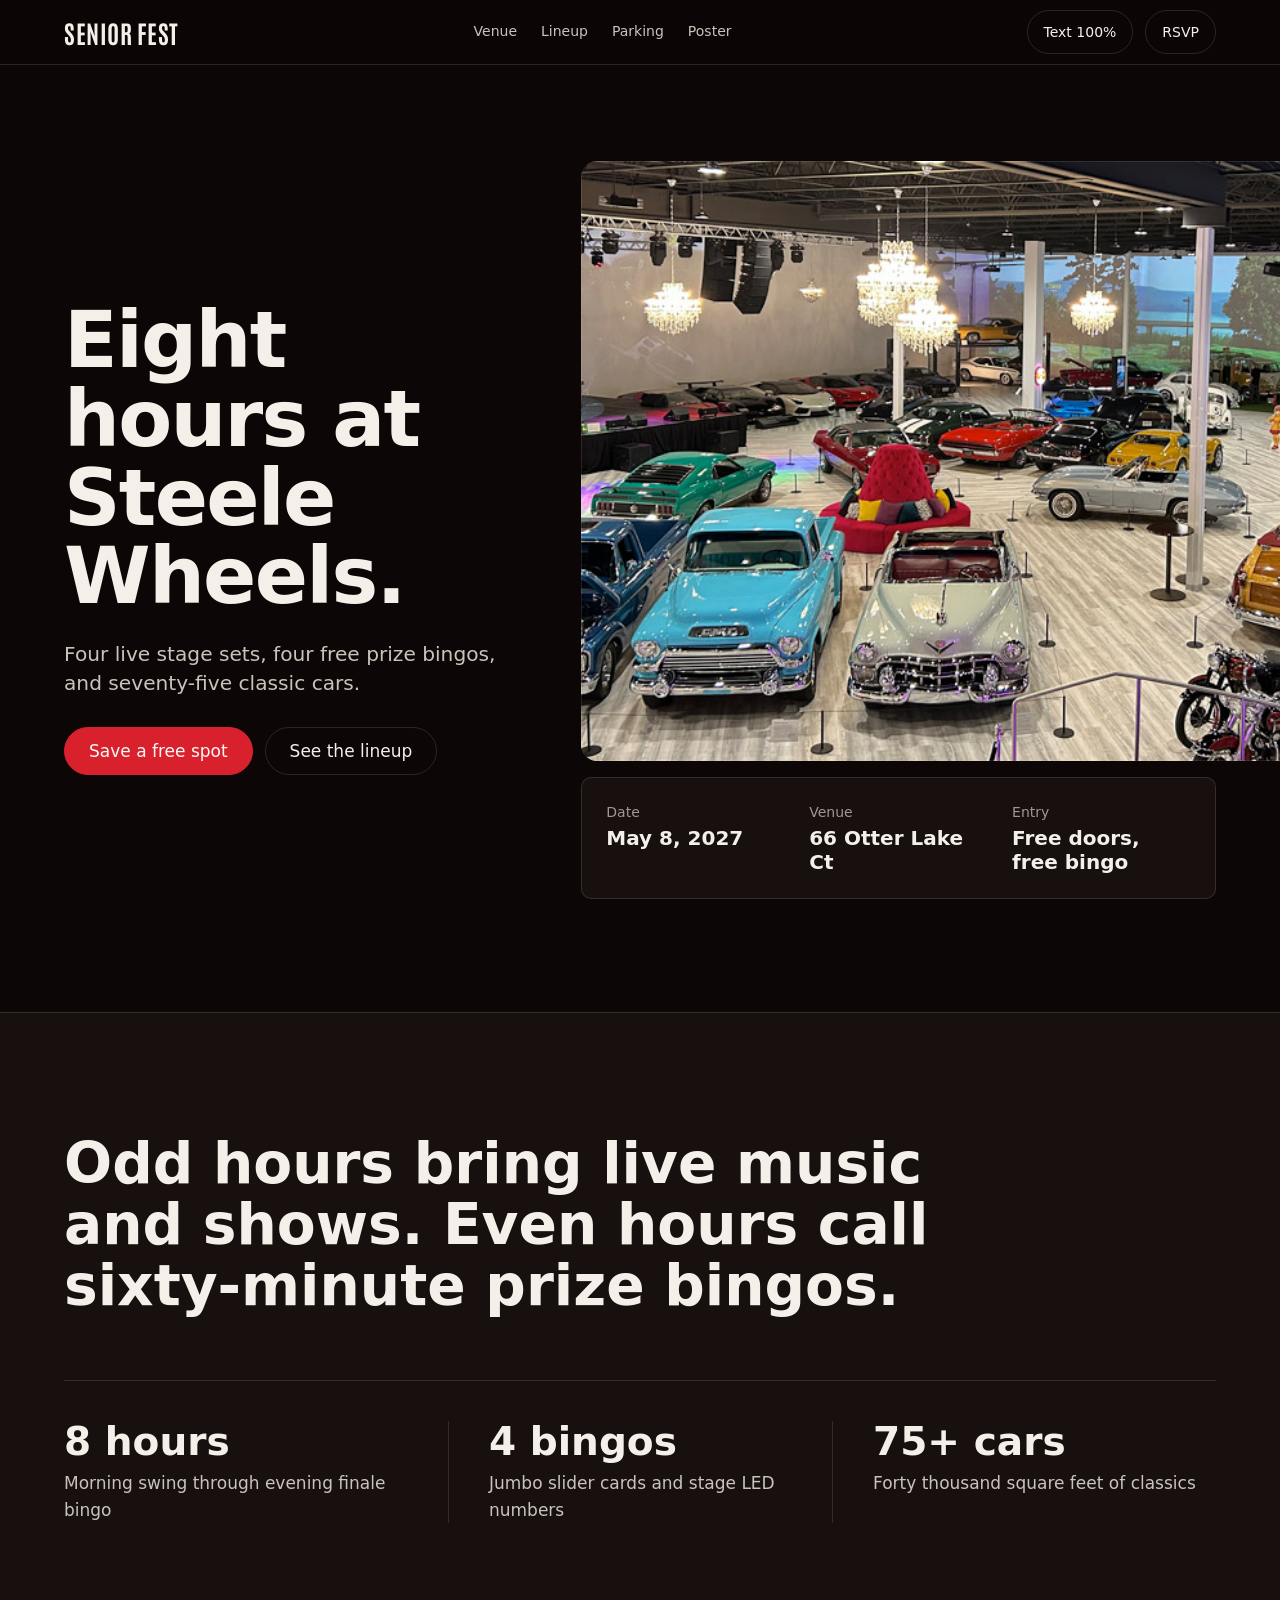
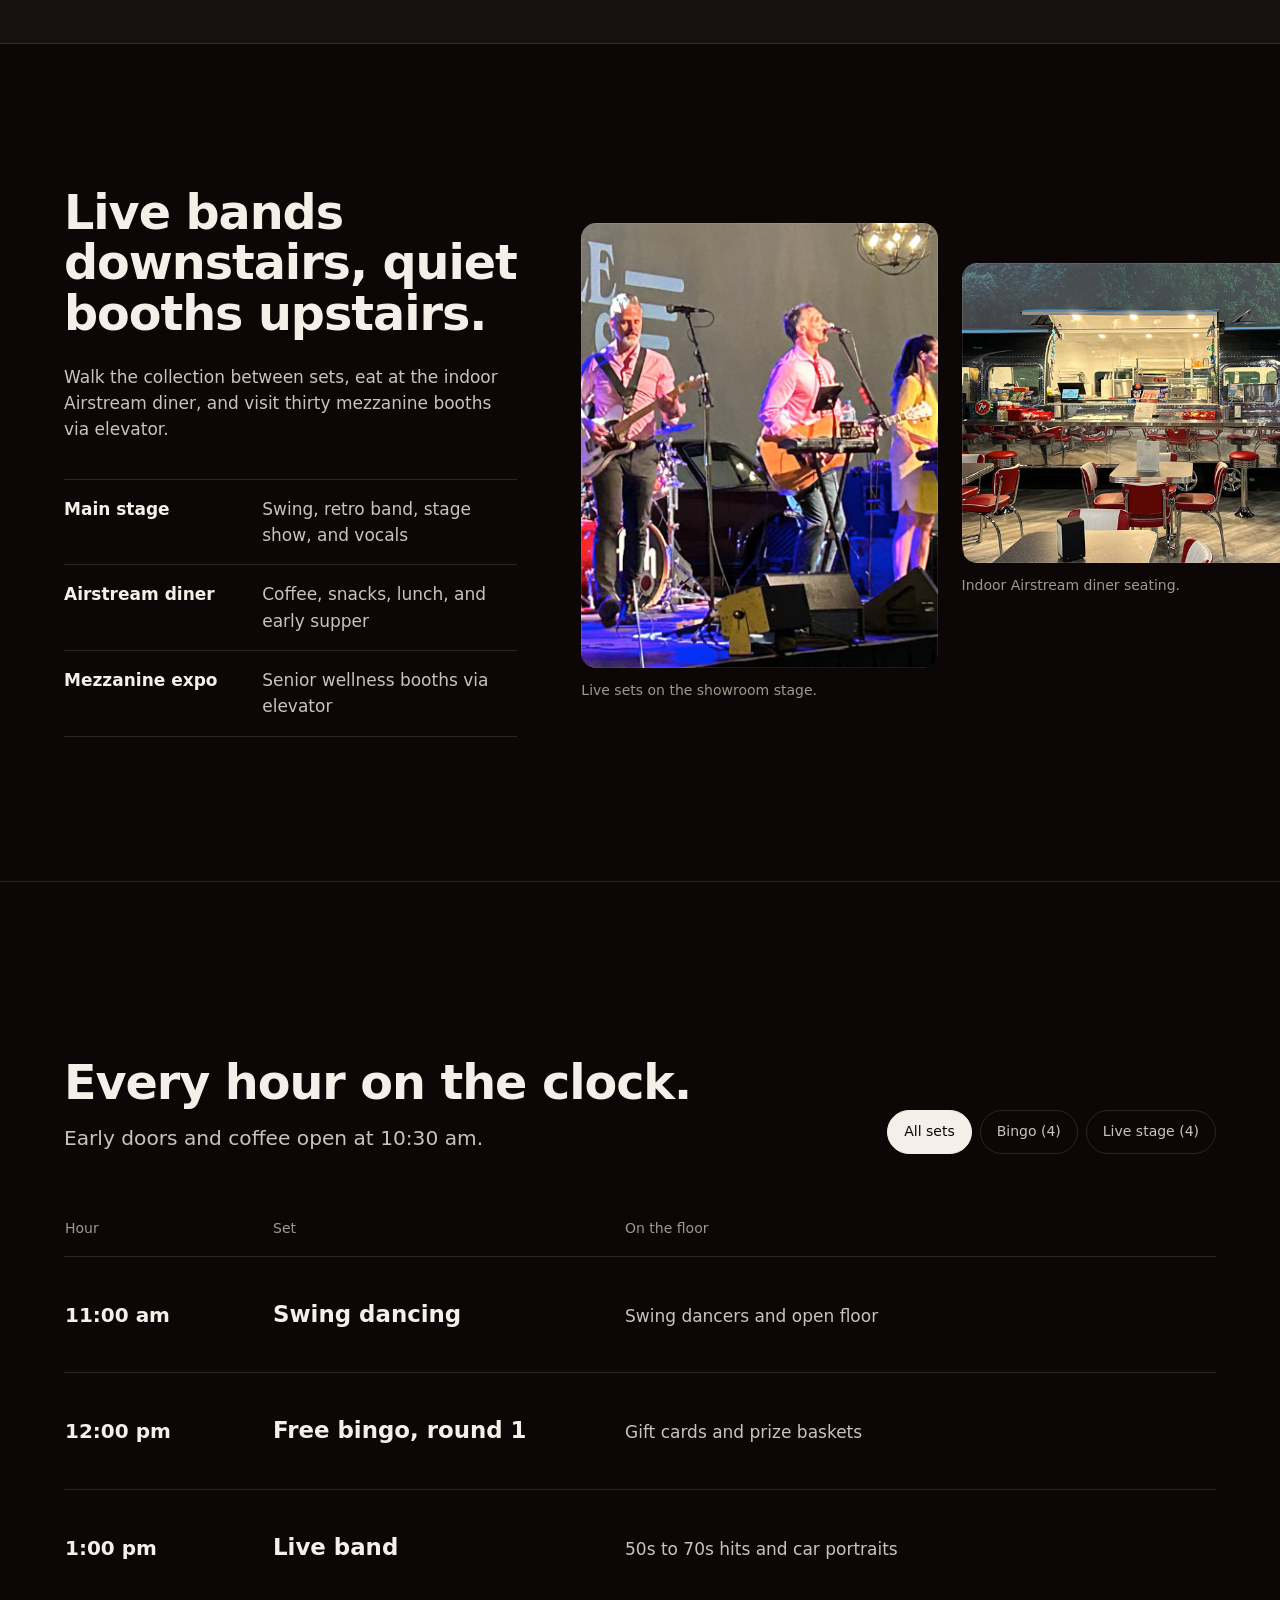
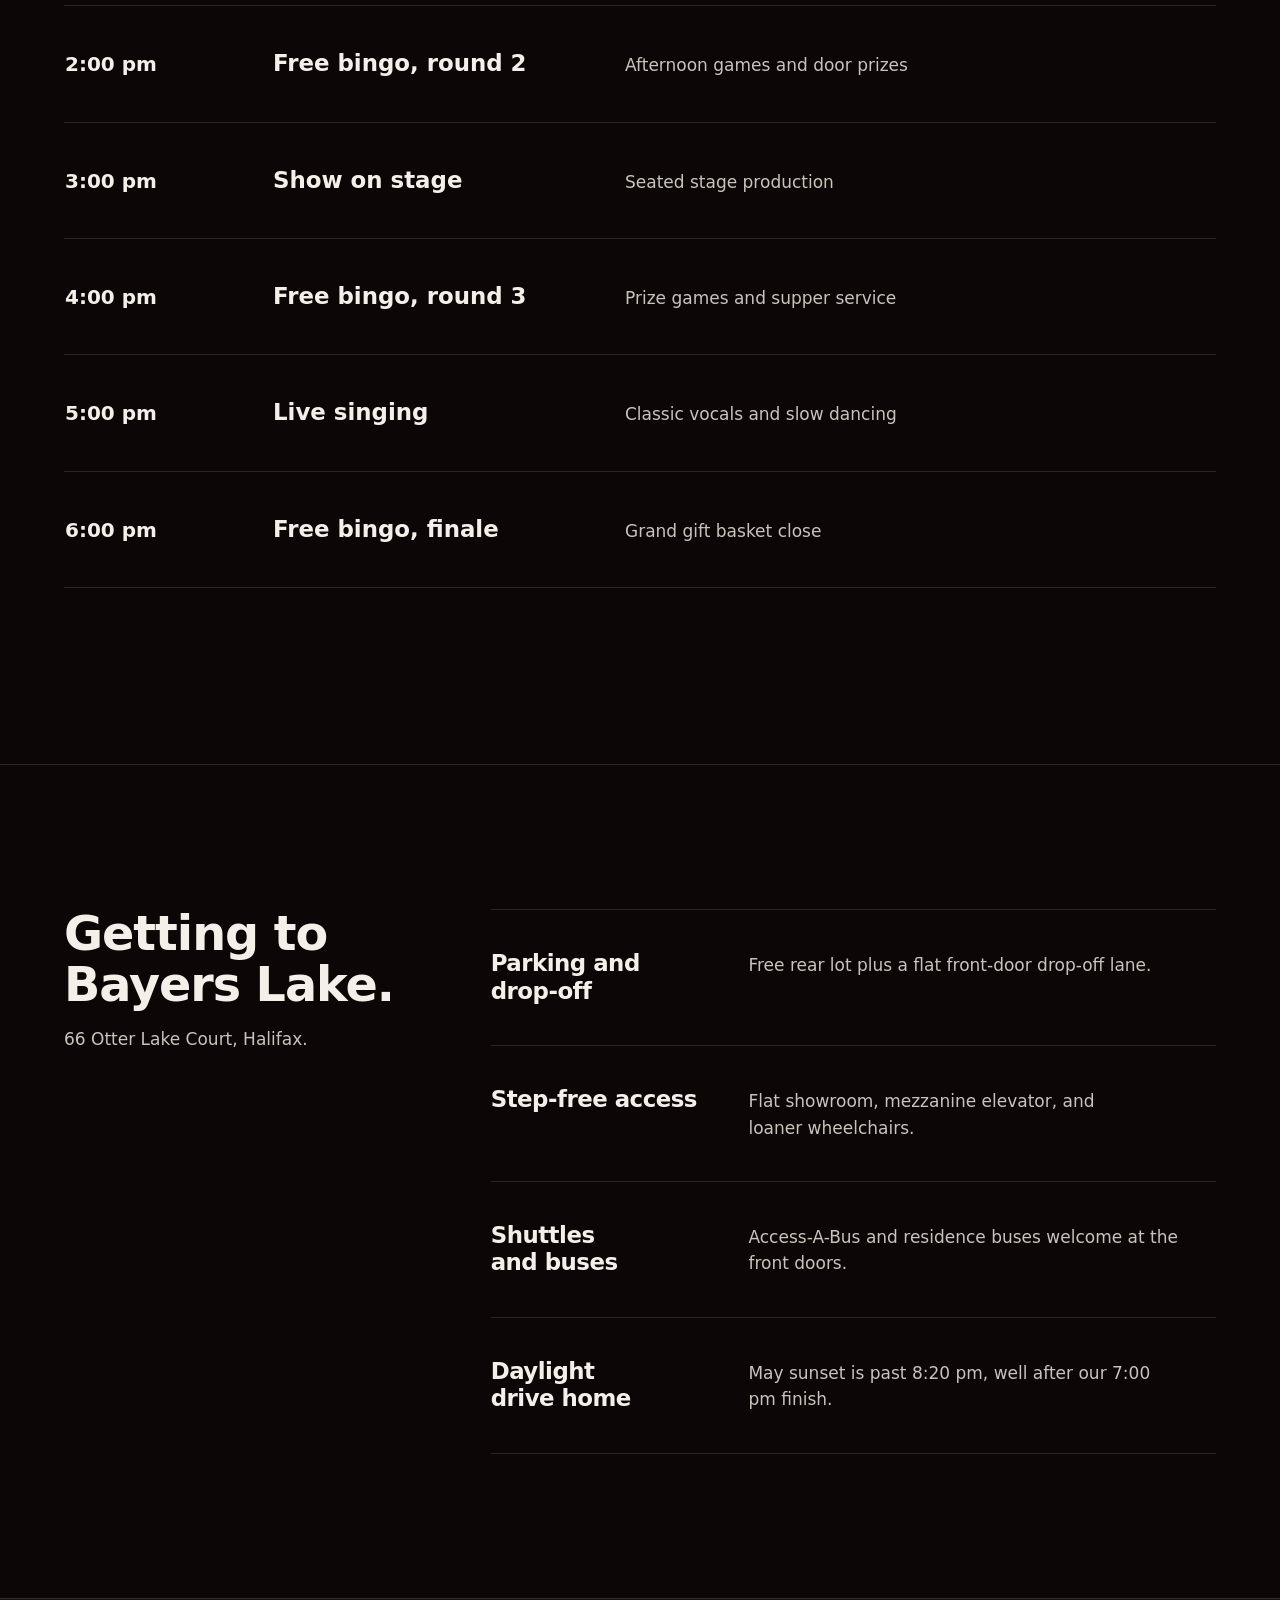
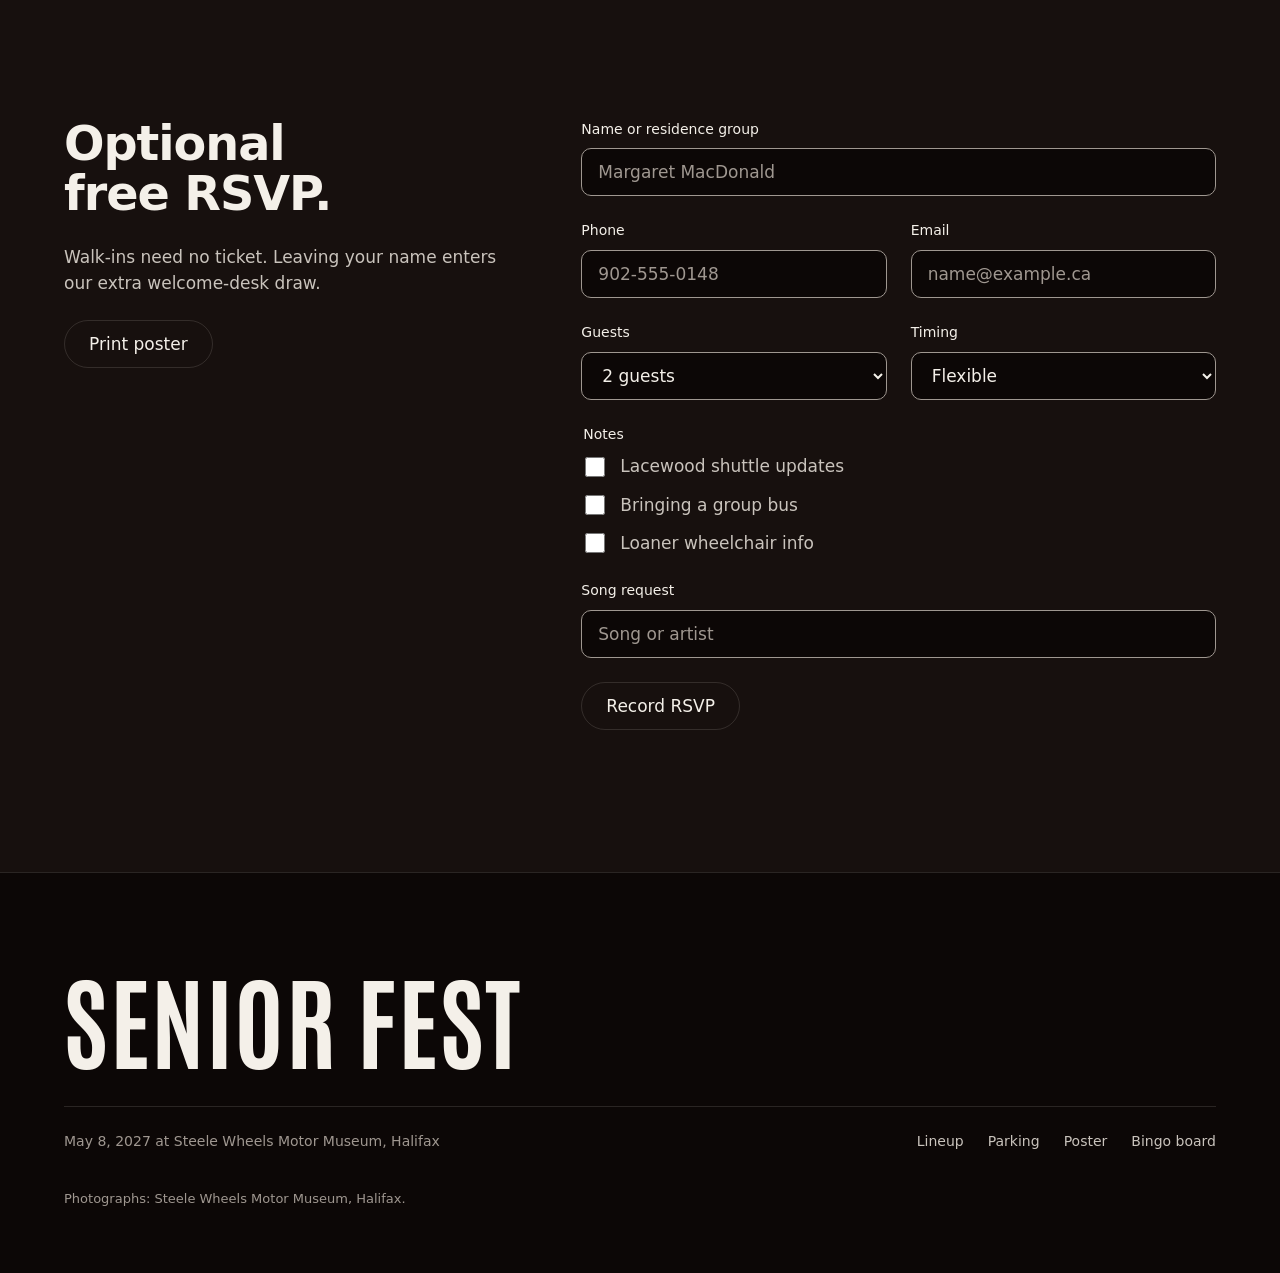
==== commit f84ba74c: "Rebuild with Hallmark design system, Fontshare typography, and real Steele Wheels venue photos" ====
--- a/index.html
+++ b/index.html
@@ -1,389 +1,372 @@
 <!DOCTYPE html>
-<html lang="en" data-font-scale="standard">
+<html lang="en" data-scale="normal">
 <head>
-  <meta charset="UTF-8" />
-  <meta name="viewport" content="width=device-width, initial-scale=1.0" />
-  <title>SENIOR FEST 2027 | May 8 · Steele Wheels, Halifax</title>
-  <meta name="description" content="Saturday, May 8, 2027 (11 AM – 7 PM) at Steele Wheels Motor Museum, Halifax. Free admission, 4 Live Shows & Bands, 4 Free Prize Bingos, and 75+ Classic Cars." />
-  <link rel="canonical" href="https://wajdimasad.github.io/Seniorfestns/" />
-  <meta property="og:type" content="website" />
-  <meta property="og:url" content="https://wajdimasad.github.io/Seniorfestns/" />
-  <meta property="og:title" content="SENIOR FEST 2027 | May 8 · Steele Wheels, Halifax" />
-  <meta property="og:description" content="8 Hours Live. 4 Bands & Shows. 4 Free Prize Bingos. 75+ Classic Cars. Free admission." />
-  <link rel="preconnect" href="https://fonts.googleapis.com" />
-  <link rel="preconnect" href="https://fonts.gstatic.com" crossorigin />
-  <link href="https://fonts.googleapis.com/css2?family=Inter:wght@400;500;600&family=Space+Grotesk:wght@600;700&display=swap" rel="stylesheet" />
-  <link rel="stylesheet" href="styles-v3.css" />
+  <meta charset="UTF-8">
+  <meta name="viewport" content="width=device-width, initial-scale=1.0">
+  <title>Senior Fest at Steele Wheels, May 8 in Halifax</title>
+  <meta name="description" content="Eight hours of live swing dancing, bands, stage shows, and four free prize bingos surrounded by classic cars at Steele Wheels Motor Museum on May 8, 2027.">
+  <link rel="canonical" href="https://wajdimasad.github.io/Seniorfestns/">
+  <meta property="og:type" content="website">
+  <meta property="og:url" content="https://wajdimasad.github.io/Seniorfestns/">
+  <meta property="og:title" content="Senior Fest at Steele Wheels, May 8 in Halifax">
+  <meta property="og:description" content="Four live stage sets, four free prize bingos, and seventy-five classic cars in Halifax. Free admission.">
+  <link rel="preconnect" href="https://api.fontshare.com" crossorigin>
+  <link rel="preconnect" href="https://fonts.googleapis.com">
+  <link rel="preconnect" href="https://fonts.gstatic.com" crossorigin>
+  <link href="https://api.fontshare.com/v2/css?f[]=clash-display@600&f[]=switzer@400,500,600&display=swap" rel="stylesheet">
+  <link href="https://fonts.googleapis.com/css2?family=Antonio:wght@700&display=swap" rel="stylesheet">
+  <link rel="stylesheet" href="page-v4.css">
 </head>
 <body>
-  <header class="topbar">
-    <div class="wrap topbar-inner">
-      <a href="#" class="logo">
-        <span class="logo-dot" aria-hidden="true"></span>
-        <span>SENIOR FEST ’27</span>
-      </a>
-
-      <nav class="nav-links" aria-label="Main">
-        <a href="#lineup">Lineup</a>
-        <a href="#highlights">On Site</a>
+  <header class="site-header">
+    <div class="container nav-row">
+      <a href="#top" class="wordmark" aria-label="Senior Fest home">SENIOR FEST</a>
+
+      <nav class="nav-links" aria-label="Page sections">
         <a href="#venue">Venue</a>
+        <a href="#schedule">Lineup</a>
+        <a href="#visit">Parking</a>
         <a href="flyer.html" target="_blank" rel="noopener">Poster</a>
       </nav>
 
-      <div class="nav-right">
-        <button type="button" class="size-btn" id="text-size-btn" aria-label="Adjust text size">Aa 100%</button>
-        <a href="#rsvp" class="btn btn-sm btn-red">RSVP FREE</a>
+      <div class="nav-controls">
+        <button type="button" class="btn btn--quiet btn--nav" id="scale-toggle">Text 100%</button>
+        <a href="#rsvp" class="btn btn--quiet btn--nav">RSVP</a>
       </div>
     </div>
   </header>
 
-  <main>
-    <!-- Hero -->
+  <main id="top">
     <section class="hero">
-      <div class="wrap">
-        <div class="kicker-badge">
-          <span>●</span> SAT MAY 8, 2027 &nbsp;·&nbsp; 11 AM – 7 PM &nbsp;·&nbsp; HALIFAX, NS
-        </div>
-
-        <h1>SENIOR <span class="accent">FEST.</span></h1>
-        <p class="hero-sub">
-          8 hours live inside Steele Wheels Motor Museum. 4 stage shows &amp; bands. 4 free prize bingos. 75+ classic cars.
-        </p>
-
-        <div class="hero-actions">
-          <a href="#rsvp" class="btn btn-red">RSVP FREE</a>
-          <a href="#lineup" class="btn btn-ghost">VIEW SET TIMES</a>
-        </div>
-
-        <div class="stat-bar">
-          <div class="stat-item">
-            <span class="stat-label">Admission</span>
-            <span class="stat-val">100% Free Entry</span>
-          </div>
-          <div class="stat-item">
-            <span class="stat-label">Free Prize Bingo</span>
-            <span class="stat-val">12 · 2 · 4 · 6 PM</span>
-          </div>
-          <div class="stat-item">
-            <span class="stat-label">Venue</span>
-            <span class="stat-val">Steele Wheels (66 Otter Lake Ct)</span>
-          </div>
-          <div class="stat-item">
-            <span class="stat-label">Parking &amp; Access</span>
-            <span class="stat-val">Free Lot · Wheelchair Accessible</span>
-          </div>
-        </div>
-      </div>
-    </section>
-
-    <!-- Set Times / Lineup -->
-    <section id="lineup" class="section">
-      <div class="wrap">
-        <div class="section-top">
-          <div>
-            <span class="eyebrow">Main Stage &amp; Showroom</span>
-            <h2>HOURLY LINEUP</h2>
-          </div>
-
-          <div class="tabs" role="group" aria-label="Filter schedule">
-            <button type="button" class="tab-btn" data-filter="all" aria-pressed="true">All Sets</button>
-            <button type="button" class="tab-btn" data-filter="bingo" aria-pressed="false">Bingo (4)</button>
-            <button type="button" class="tab-btn" data-filter="shows" aria-pressed="false">Live Stage (4)</button>
-          </div>
-        </div>
-
-        <div class="lineup-list">
-          <div class="set-row" data-category="shows">
-            <div class="set-time">11:00 – 12:00 PM</div>
-            <span class="set-badge badge-stage">LIVE</span>
-            <div class="set-info">
-              <h3>Swing Dancing</h3>
-              <p>Live swing dancers, open dance floor &amp; dance hosts.</p>
-            </div>
-            <span class="set-loc">Main Stage</span>
-          </div>
-
-          <div class="set-row" data-category="bingo">
-            <div class="set-time">12:00 – 1:00 PM</div>
-            <span class="set-badge badge-bingo">BINGO 1</span>
-            <div class="set-info">
-              <h3>Free Prize Bingo — Round 1</h3>
-              <p>60 mins sharp · Jumbo slider cards, giant LED board &amp; gift card prizes.</p>
-            </div>
-            <span class="set-loc">Showroom</span>
-          </div>
-
-          <div class="set-row" data-category="shows">
-            <div class="set-time">1:00 – 2:00 PM</div>
-            <span class="set-badge badge-stage">LIVE</span>
-            <div class="set-info">
-              <h3>Live Band</h3>
-              <p>50s–70s classics, open dance floor &amp; classic car photo ops.</p>
-            </div>
-            <span class="set-loc">Main Stage</span>
-          </div>
-
-          <div class="set-row" data-category="bingo">
-            <div class="set-time">2:00 – 3:00 PM</div>
-            <span class="set-badge badge-bingo">BINGO 2</span>
-            <div class="set-info">
-              <h3>Free Prize Bingo — Round 2</h3>
-              <p>60 mins sharp · Four games for gift cards &amp; local prize baskets.</p>
-            </div>
-            <span class="set-loc">Showroom</span>
-          </div>
-
-          <div class="set-row" data-category="shows">
-            <div class="set-time">3:00 – 4:00 PM</div>
-            <span class="set-badge badge-stage">SHOW</span>
-            <div class="set-info">
-              <h3>Show on Stage</h3>
-              <p>Featured 60-minute afternoon live stage production.</p>
-            </div>
-            <span class="set-loc">Main Stage</span>
-          </div>
-
-          <div class="set-row" data-category="bingo">
-            <div class="set-time">4:00 – 5:00 PM</div>
-            <span class="set-badge badge-bingo">BINGO 3</span>
-            <div class="set-info">
-              <h3>Free Prize Bingo — Round 3</h3>
-              <p>60 mins sharp · Late-afternoon prize baskets &amp; gift cards.</p>
-            </div>
-            <span class="set-loc">Showroom</span>
-          </div>
-
-          <div class="set-row" data-category="shows">
-            <div class="set-time">5:00 – 6:00 PM</div>
-            <span class="set-badge badge-stage">VOCALS</span>
-            <div class="set-info">
-              <h3>Live Singing</h3>
-              <p>Classic vocal showcase &amp; early-evening dance floor.</p>
-            </div>
-            <span class="set-loc">Main Stage</span>
-          </div>
-
-          <div class="set-row" data-category="bingo">
-            <div class="set-time">6:00 – 7:00 PM</div>
-            <span class="set-badge badge-bingo">FINALE</span>
-            <div class="set-info">
-              <h3>Free Prize Bingo — Grand Finale</h3>
-              <p>60 mins sharp · Championship Basket &amp; final door-prize draw.</p>
-            </div>
-            <span class="set-loc">Showroom</span>
-          </div>
-        </div>
-      </div>
-    </section>
-
-    <!-- 4 Tight Feature Blocks -->
-    <section id="highlights" class="section">
-      <div class="wrap">
-        <div class="section-top">
-          <div>
-            <span class="eyebrow">All Day · 11 AM – 7 PM</span>
-            <h2>WHAT’S ON SITE</h2>
-          </div>
-        </div>
-
-        <div class="feature-grid">
-          <div class="feature-tile">
-            <span class="tile-kicker">01 · Showroom</span>
-            <h3>75+ Classic &amp; Exotic Cars</h3>
-            <p>Full access to Steele Wheels’ 40,000 sq. ft. collection of vintage cruisers, muscle cars, and motorcycles.</p>
-          </div>
-
-          <div class="feature-tile">
-            <span class="tile-kicker">02 · Main Stage</span>
-            <h3>4 Free Prize Bingo Hours</h3>
-            <p>No card fees. Easy-read slider cards, huge numbers on the stage LED wall, and prizes every game.</p>
-          </div>
-
-          <div class="feature-tile">
-            <span class="tile-kicker">03 · Food &amp; Drink</span>
-            <h3>Indoor Airstream Café</h3>
-            <p>Coffee, decaf, tea, snacks, lunch, and supper served right out of the polished vintage Airstream trailer.</p>
-          </div>
-
-          <div class="feature-tile">
-            <span class="tile-kicker">04 · Upper Mezzanine</span>
-            <h3>Wellness &amp; Community Expo</h3>
-            <p>30+ local senior, health, and recreation booths upstairs via elevator in a quiet conversation zone.</p>
-          </div>
-        </div>
-      </div>
-    </section>
-
-    <!-- Venue & Access -->
-    <section id="venue" class="section">
-      <div class="wrap">
-        <div class="section-top">
-          <div>
-            <span class="eyebrow">Steele Wheels Motor Museum</span>
-            <h2>GETTING THERE</h2>
-          </div>
-        </div>
-
-        <div class="venue-strip">
-          <div class="venue-box">
-            <h3>Address</h3>
-            <p>66 Otter Lake Court, Bayers Lake, Halifax (early doors 10:30 AM).</p>
-          </div>
-          <div class="venue-box">
-            <h3>Free Parking</h3>
-            <p>Free rear lot plus a flat front-door drop-off lane for cars &amp; buses.</p>
-          </div>
-          <div class="venue-box">
-            <h3>Accessibility</h3>
-            <p>Step-free floor, elevator to mezzanine, and loaner wheelchairs at the door.</p>
-          </div>
-          <div class="venue-box">
-            <h3>Shuttles &amp; Buses</h3>
-            <p>Access-A-Bus &amp; residence buses welcome. Check RSVP box for Lacewood shuttle updates.</p>
-          </div>
-        </div>
-      </div>
-    </section>
-
-    <!-- Fast Free RSVP -->
-    <section id="rsvp" class="section" style="border-bottom: none;">
-      <div class="wrap rsvp-grid">
-        <div class="rsvp-left">
-          <span class="eyebrow">Free Entry</span>
-          <h2 style="font-family: var(--font-display); font-size: clamp(2rem, 4vw, 3rem); margin: 0; letter-spacing: -0.03em;">RSVP FOR FREE</h2>
+      <div class="container hero-stage">
+        <div class="hero-copy">
+          <h1>Eight hours at Steele Wheels.</h1>
+          <p class="lead">Four live stage sets, four free prize bingos, and seventy-five classic cars.</p>
+          <div class="hero-actions">
+            <a href="#rsvp" class="btn">Save a free spot</a>
+            <a href="#schedule" class="btn btn--quiet">See the lineup</a>
+          </div>
+        </div>
+
+        <div class="hero-visual">
+          <figure class="hero-photo" data-slot="hero" data-alt="The main showroom floor and concert stage inside Steele Wheels Motor Museum in Halifax">
+            <img
+              src="images/steele-wheels-showroom.jpg"
+              width="828"
+              height="466"
+              alt="Classic convertibles, crystal chandeliers, and the main stage inside Steele Wheels Motor Museum"
+              fetchpriority="high"
+            >
+          </figure>
+
+          <dl class="bill-plate">
+            <div>
+              <dt>Date</dt>
+              <dd><time datetime="2027-05-08">May 8, 2027</time></dd>
+            </div>
+            <div>
+              <dt>Venue</dt>
+              <dd>66 Otter Lake Ct</dd>
+            </div>
+            <div>
+              <dt>Entry</dt>
+              <dd>Free doors, free bingo</dd>
+            </div>
+          </dl>
+        </div>
+      </div>
+    </section>
+
+    <section class="band-figures" aria-label="Festival format">
+      <div class="container">
+        <p class="statement-line">Odd hours bring live music and shows. Even hours call sixty-minute prize bingos.</p>
+
+        <div class="stats">
+          <div>
+            <b>8&nbsp;hours</b>
+            <span>Morning swing through evening finale bingo</span>
+          </div>
+          <div>
+            <b>4&nbsp;bingos</b>
+            <span>Jumbo slider cards and stage LED numbers</span>
+          </div>
+          <div>
+            <b>75+&nbsp;cars</b>
+            <span>Forty thousand square feet of classics</span>
+          </div>
+        </div>
+      </div>
+    </section>
+
+    <section id="venue" class="section-venue">
+      <div class="container venue-split">
+        <div class="venue-copy">
+          <h2>Live bands downstairs, quiet booths upstairs.</h2>
           <p>
-            Walk-ins are welcome all day—no ticket required. Optional RSVP helps us set out seating and enters you into our bonus door-prize draw.
+            Walk the collection between sets, eat at the indoor Airstream diner, and visit thirty mezzanine booths via elevator.
           </p>
 
-          <div class="countdown-pill" aria-live="polite">
-            <span class="cd-label">Countdown</span>
-            <div class="cd-nums" id="countdown-display">
-              <span>--<small>D</small></span>
-              <span>--<small>H</small></span>
-              <span>--<small>M</small></span>
-            </div>
-          </div>
-
-          <div>
-            <a href="flyer.html" target="_blank" rel="noopener" class="btn btn-ghost btn-sm">Print 8.5×11" Event Poster →</a>
-          </div>
-        </div>
-
-        <div class="form-card">
-          <div id="form-error" class="error-banner" hidden role="alert"></div>
-
-          <form id="rsvp-form" novalidate>
-            <div class="row">
-              <label for="guest-name">Name (or Group / Residence)</label>
-              <input type="text" id="guest-name" name="name" required autocomplete="name" placeholder="Full name" />
-            </div>
-
-            <div class="row row-2">
-              <div>
-                <label for="guest-phone">Phone</label>
-                <input type="tel" id="guest-phone" name="phone" autocomplete="tel" placeholder="902-555-0148" />
-              </div>
-              <div>
-                <label for="guest-email">Email</label>
-                <input type="email" id="guest-email" name="email" autocomplete="email" placeholder="you@example.ca" />
-              </div>
-            </div>
-
-            <div class="row row-2">
-              <div>
-                <label for="guest-count">Guests</label>
-                <select id="guest-count" name="guests">
-                  <option value="1">1 guest</option>
-                  <option value="2" selected>2 guests</option>
-                  <option value="3">3 guests</option>
-                  <option value="4">4 guests</option>
-                  <option value="5-9">5–9 guests</option>
-                  <option value="10+ Bus/Group">Bus / Group (10+)</option>
-                </select>
-              </div>
-              <div>
-                <label for="arrival-window">Arrival Wave</label>
-                <select id="arrival-window" name="window">
-                  <option value="11 AM - 3 PM">11 AM – 3 PM</option>
-                  <option value="3 PM - 7 PM">3 PM – 7 PM</option>
-                  <option value="All Day" selected>Flexible / All Day</option>
-                </select>
-              </div>
-            </div>
-
-            <div class="row">
-              <label>Options</label>
-              <div class="checks">
-                <label class="check-item">
-                  <input type="checkbox" name="shuttleInterest" value="Yes" />
-                  <span>Interested in Lacewood Terminal shuttle</span>
-                </label>
-                <label class="check-item">
-                  <input type="checkbox" name="groupBus" value="Yes" />
-                  <span>Bringing a retirement / community bus</span>
-                </label>
-                <label class="check-item">
-                  <input type="checkbox" name="loanerWheelchair" value="Yes" />
-                  <span>Need on-site loaner wheelchair info</span>
-                </label>
-              </div>
-            </div>
-
-            <div class="row">
-              <label for="prom-song">Song Request (Optional)</label>
-              <input type="text" id="prom-song" name="songRequest" placeholder="Song title or artist" />
-            </div>
-
-            <button type="submit" class="btn btn-red" style="width: 100%; margin-top: 0.4rem;">
-              SUBMIT FREE RSVP
-            </button>
-          </form>
-
-          <div id="rsvp-confirmation" hidden aria-live="polite">
-            <h3 style="font-family: var(--font-display); font-size: 1.6rem; margin: 0 0 0.4rem;">YOU’RE IN.</h3>
-            <p style="color: var(--text-muted); margin: 0 0 0.5rem;">
-              Registered under <strong id="conf-name" style="color: var(--text);"></strong>. Give your name at the door for your bonus prize ballot.
-            </p>
-            <span class="pass-code" id="conf-code">SF27-0000</span>
-            <p style="font-size: 0.88rem; color: var(--text-muted); margin: 0 0 1.2rem;">
-              Sat, May 8, 2027 · 11 AM – 7 PM · 66 Otter Lake Ct, Halifax
-            </p>
-            <div style="display: flex; gap: 0.65rem; flex-wrap: wrap;">
-              <button type="button" class="btn btn-ghost btn-sm" id="print-pass-btn">Print</button>
-              <button type="button" class="btn btn-red btn-sm" id="reset-rsvp-btn">Add Another</button>
-            </div>
-          </div>
-        </div>
+          <dl class="venue-facts">
+            <div>
+              <dt>Main stage</dt>
+              <dd>Swing, retro band, stage show, and vocals</dd>
+            </div>
+            <div>
+              <dt>Airstream diner</dt>
+              <dd>Coffee, snacks, lunch, and early supper</dd>
+            </div>
+            <div>
+              <dt>Mezzanine expo</dt>
+              <dd>Senior wellness booths via elevator</dd>
+            </div>
+          </dl>
+        </div>
+
+        <div class="venue-gallery">
+          <figure class="venue-figure">
+            <div class="photo-slot photo-slot--tall" data-slot="stage" data-alt="A live band performing on the Steele Wheels Motor Museum stage in Halifax">
+              <img
+                src="images/steele-wheels-stage-band.jpg"
+                width="828"
+                height="466"
+                alt="Musicians performing live on the main stage inside Steele Wheels Motor Museum"
+                loading="lazy"
+              >
+            </div>
+            <figcaption class="caption">Live sets on the showroom stage.</figcaption>
+          </figure>
+
+          <figure class="venue-figure">
+            <div class="photo-slot" data-slot="airstream" data-alt="The polished silver Airstream diner inside Steele Wheels Motor Museum">
+              <img
+                src="images/steele-wheels-airstream.jpg"
+                width="828"
+                height="466"
+                alt="Polished silver Airstream trailer café with red and white diner tables inside Steele Wheels"
+                loading="lazy"
+              >
+            </div>
+            <figcaption class="caption">Indoor Airstream diner seating.</figcaption>
+          </figure>
+        </div>
+      </div>
+    </section>
+
+    <section id="schedule" class="section-schedule">
+      <div class="container">
+        <div class="schedule-head">
+          <div class="schedule-head-copy">
+            <h2>Every hour on the clock.</h2>
+            <p class="lead">Early doors and coffee open at 10:30 am.</p>
+          </div>
+
+          <fieldset class="seg">
+            <legend class="visually-hidden">Filter schedule</legend>
+            <input type="radio" name="bill-filter" id="bf-all" value="all" checked>
+            <label for="bf-all">All sets</label>
+            <input type="radio" name="bill-filter" id="bf-bingo" value="bingo">
+            <label for="bf-bingo">Bingo (4)</label>
+            <input type="radio" name="bill-filter" id="bf-stage" value="stage">
+            <label for="bf-stage">Live stage (4)</label>
+          </fieldset>
+        </div>
+
+        <table class="bill-table">
+          <thead>
+            <tr>
+              <th scope="col">Hour</th>
+              <th scope="col">Set</th>
+              <th scope="col">On the floor</th>
+            </tr>
+          </thead>
+          <tbody id="bill-rows">
+            <tr data-kind="stage">
+              <td class="bill-time">11:00 am</td>
+              <td class="bill-act">Swing dancing</td>
+              <td class="bill-note">Swing dancers and open floor</td>
+            </tr>
+            <tr data-kind="bingo">
+              <td class="bill-time">12:00 pm</td>
+              <td class="bill-act">Free bingo, round 1</td>
+              <td class="bill-note">Gift cards and prize baskets</td>
+            </tr>
+            <tr data-kind="stage">
+              <td class="bill-time">1:00 pm</td>
+              <td class="bill-act">Live band</td>
+              <td class="bill-note">50s to 70s hits and car portraits</td>
+            </tr>
+            <tr data-kind="bingo">
+              <td class="bill-time">2:00 pm</td>
+              <td class="bill-act">Free bingo, round 2</td>
+              <td class="bill-note">Afternoon games and door prizes</td>
+            </tr>
+            <tr data-kind="stage">
+              <td class="bill-time">3:00 pm</td>
+              <td class="bill-act">Show on stage</td>
+              <td class="bill-note">Seated stage production</td>
+            </tr>
+            <tr data-kind="bingo">
+              <td class="bill-time">4:00 pm</td>
+              <td class="bill-act">Free bingo, round 3</td>
+              <td class="bill-note">Prize games and supper service</td>
+            </tr>
+            <tr data-kind="stage">
+              <td class="bill-time">5:00 pm</td>
+              <td class="bill-act">Live singing</td>
+              <td class="bill-note">Classic vocals and slow dancing</td>
+            </tr>
+            <tr data-kind="bingo">
+              <td class="bill-time">6:00 pm</td>
+              <td class="bill-act">Free bingo, finale</td>
+              <td class="bill-note">Grand gift basket close</td>
+            </tr>
+          </tbody>
+        </table>
+      </div>
+    </section>
+
+    <section id="visit" class="section-visit">
+      <div class="container visit-layout">
+        <div class="visit-intro">
+          <h2>Getting to Bayers Lake.</h2>
+          <p>66 Otter Lake Court, Halifax.</p>
+        </div>
+
+        <div class="visit-rows">
+          <div class="visit-row">
+            <h3>Parking and drop-off</h3>
+            <p>Free rear lot plus a flat front-door drop-off lane.</p>
+          </div>
+          <div class="visit-row">
+            <h3>Step-free access</h3>
+            <p>Flat showroom, mezzanine elevator, and loaner wheelchairs.</p>
+          </div>
+          <div class="visit-row">
+            <h3>Shuttles and buses</h3>
+            <p>Access-A-Bus and residence buses welcome at the front doors.</p>
+          </div>
+          <div class="visit-row">
+            <h3>Daylight drive home</h3>
+            <p>May sunset is past 8:20 pm, well after our 7:00 pm finish.</p>
+          </div>
+        </div>
+      </div>
+    </section>
+
+    <section id="rsvp" class="band-rsvp">
+      <div class="container rsvp-split">
+        <div class="rsvp-intro">
+          <h2>Optional free RSVP.</h2>
+          <p>
+            Walk-ins need no ticket. Leaving your name enters our extra welcome-desk draw.
+          </p>
+          <div>
+            <a href="flyer.html" target="_blank" rel="noopener" class="btn btn--quiet">Print poster</a>
+          </div>
+        </div>
+
+        <form class="rsvp-form" data-endpoint="" novalidate>
+          <div class="field">
+            <label for="guest-name">Name or residence group</label>
+            <input id="guest-name" name="name" type="text" autocomplete="name" required placeholder="Margaret MacDonald">
+          </div>
+
+          <div class="field-pair">
+            <div class="field">
+              <label for="guest-phone">Phone</label>
+              <input id="guest-phone" name="phone" type="tel" inputmode="tel" autocomplete="tel" placeholder="902-555-0148">
+            </div>
+            <div class="field">
+              <label for="guest-email">Email</label>
+              <input id="guest-email" name="email" type="email" inputmode="email" autocomplete="email" placeholder="name@example.ca">
+            </div>
+          </div>
+
+          <div class="field-pair">
+            <div class="field">
+              <label for="guest-count">Guests</label>
+              <select id="guest-count" name="guests">
+                <option value="1">1 guest</option>
+                <option value="2" selected>2 guests</option>
+                <option value="3">3 guests</option>
+                <option value="4">4 guests</option>
+                <option value="5-9">5 to 9 guests</option>
+                <option value="10+">Bus group (10+)</option>
+              </select>
+            </div>
+            <div class="field">
+              <label for="guest-wave">Timing</label>
+              <select id="guest-wave" name="wave">
+                <option value="daytime">Daytime sets</option>
+                <option value="afternoon">Afternoon and finale</option>
+                <option value="flexible" selected>Flexible</option>
+              </select>
+            </div>
+          </div>
+
+          <fieldset class="check-fieldset">
+            <legend>Notes</legend>
+            <label class="check-line">
+              <input type="checkbox" name="shuttle" value="yes">
+              <span>Lacewood shuttle updates</span>
+            </label>
+            <label class="check-line">
+              <input type="checkbox" name="bus" value="yes">
+              <span>Bringing a group bus</span>
+            </label>
+            <label class="check-line">
+              <input type="checkbox" name="wheelchair" value="yes">
+              <span>Loaner wheelchair info</span>
+            </label>
+          </fieldset>
+
+          <div class="field">
+            <label for="guest-song">Song request</label>
+            <input id="guest-song" name="song" type="text" placeholder="Song or artist">
+          </div>
+
+          <div>
+            <button type="submit" class="btn btn--quiet">Record RSVP</button>
+            <p class="form-status" id="rsvp-status" aria-live="polite"></p>
+          </div>
+        </form>
       </div>
     </section>
   </main>
 
-  <footer class="footer">
-    <div class="wrap footer-inner">
-      <span>SENIOR FEST 2027 · May 8, 11 AM – 7 PM · Steele Wheels Motor Museum, Halifax</span>
-      <div class="footer-links">
-        <a href="flyer.html" target="_blank" rel="noopener">Poster</a>
-        <a href="bingo-caller.html" target="_blank" rel="noopener">Stage Bingo Board</a>
-        <button type="button" class="text-btn" id="open-organizer-modal">
-          RSVPs (<span id="rsvp-count-badge">0</span>)
-        </button>
+  <footer class="site-footer">
+    <div class="container">
+      <div class="footer-mast" aria-hidden="true">SENIOR FEST</div>
+      <div class="footer-bottom">
+        <span>May 8, 2027 at Steele Wheels Motor Museum, Halifax</span>
+        <div class="footer-links">
+          <a href="#schedule">Lineup</a>
+          <a href="#visit">Parking</a>
+          <a href="flyer.html" target="_blank" rel="noopener">Poster</a>
+          <a href="bingo-caller.html" target="_blank" rel="noopener">Bingo board</a>
+        </div>
+        <p class="credits-line" data-credits>Photographs: Steele Wheels Motor Museum, Halifax.</p>
       </div>
     </div>
   </footer>
 
-  <div class="modal-backdrop" id="organizer-modal" hidden role="dialog" aria-modal="true" aria-labelledby="org-modal-title">
-    <div class="modal-panel">
-      <div style="display: flex; justify-content: space-between; align-items: center; gap: 1rem;">
-        <h3 id="org-modal-title" style="margin: 0; font-family: var(--font-display);">Saved RSVPs</h3>
-        <button type="button" class="btn btn-ghost btn-sm" id="close-organizer-modal">Close</button>
-      </div>
-      <div id="organizer-table-container"></div>
-      <div style="margin-top: 1rem;">
-        <button type="button" class="btn btn-red btn-sm" id="export-csv-btn">Export CSV</button>
-      </div>
-    </div>
-  </div>
-
-  <script src="app-v3.js"></script>
+  <script>
+    window.hallmarkSlots = (m) => {
+      for (const [k, v] of Object.entries(m)) {
+        const s = document.querySelector(`[data-slot="${k}"]`);
+        if (!s) continue;
+        const im = new Image();
+        im.src = typeof v === "string" ? v : v.src;
+        im.alt = (typeof v === "object" && v.alt) || s.dataset.alt || "";
+        s.querySelectorAll(":scope > img").forEach((o) => o.remove());
+        s.prepend(im);
+      }
+    };
+    document.querySelectorAll("[data-slot] img").forEach((i) => {
+      if (i.complete && !i.naturalWidth) i.remove();
+      else i.addEventListener("error", () => i.remove(), { once: true });
+    });
+  </script>
+  <script src="app-v4.js"></script>
 </body>
 </html>
--- a/page-v4.css
+++ b/page-v4.css
@@ -0,0 +1,796 @@
+/* Hallmark · shape: Showbill · genre: atmospheric · theme: custom · job: attend · idea: "An eight-hour motor-hall showbill alternating live sets on odd hours with sixty-minute free bingos on even hours" · vibe: "sleek dark Halifax concert showbill"
+ * paper: oklch(13.5% 0.01 35) · accent: oklch(57% 0.215 25) · display: Clash Display · body: Switzer · hero: Stage, head on 5fr beside real Steele Wheels showroom photograph on 7fr with overlapping live day-bill plate · nav: edge-aligned wordmark, links and quiet action · footer: mast wordmark over colophon links · imagery: photographs, venue 3 · signature: real Steele Wheels showroom and stage anchored by the eight-hour alternating bill plate
+ * axes: dark/grotesk-heavy/warm · posture: restrained · contrast: pass · fold: pass · v2.0.0 */
+/* Hallmark · pre-emit critique: P5 H5 E5 S5 R5 V5 · weakest: R, cut decorative status badges and fourth photo frame to keep focus on the real showroom and hourly bill */
+@import url("./tokens.css");
+@import url("./base.css");
+
+/* Navigation */
+.site-header {
+  position: sticky;
+  top: 0;
+  z-index: var(--z-sticky-nav);
+  background: color-mix(in oklab, var(--color-paper) 88%, transparent);
+  backdrop-filter: blur(14px);
+  -webkit-backdrop-filter: blur(14px);
+  border-bottom: var(--rule-hair) solid var(--color-rule);
+}
+
+.nav-row {
+  display: flex;
+  align-items: center;
+  justify-content: space-between;
+  min-height: var(--space-2xl);
+  gap: var(--space-lg);
+}
+
+.wordmark {
+  font-family: var(--font-outlier);
+  font-weight: 700;
+  font-size: var(--text-xl);
+  letter-spacing: 0.02em;
+  text-decoration: none;
+  color: var(--color-ink);
+  white-space: nowrap;
+}
+
+.nav-links {
+  display: flex;
+  align-items: center;
+  gap: var(--space-lg);
+}
+
+.nav-links a {
+  font-size: var(--text-sm);
+  font-weight: 500;
+  color: var(--color-ink-2);
+  text-decoration: none;
+  padding-block: var(--space-xs);
+  transition: color var(--dur-micro) var(--ease-out);
+}
+
+.nav-links a:hover {
+  color: var(--color-ink);
+}
+
+.nav-controls {
+  display: flex;
+  align-items: center;
+  gap: var(--space-sm);
+}
+
+/* Controls — all eight states */
+.btn {
+  display: inline-flex;
+  align-items: center;
+  justify-content: center;
+  gap: var(--space-xs);
+  min-height: 48px;
+  padding: 0 var(--space-lg);
+  border: var(--rule-hair) solid var(--color-accent);
+  border-radius: var(--radius-pill);
+  background: var(--color-accent);
+  color: var(--color-accent-ink);
+  font-family: var(--font-body);
+  font-size: var(--text-md);
+  font-weight: 500;
+  line-height: 1;
+  white-space: nowrap;
+  text-decoration: none;
+  cursor: pointer;
+  transition: background-color var(--dur-short) var(--ease-out), transform var(--dur-micro) var(--ease-out);
+}
+
+.btn:hover {
+  background: var(--color-accent-deep);
+}
+
+.btn:active {
+  transform: translateY(1px);
+}
+
+.btn:focus-visible {
+  outline: 2px solid var(--color-focus);
+  outline-offset: 2px;
+}
+
+.btn:disabled,
+.btn[aria-disabled="true"] {
+  opacity: 0.55;
+  cursor: not-allowed;
+  transform: none;
+}
+
+.btn[aria-busy="true"] {
+  cursor: progress;
+}
+
+.btn--quiet {
+  background: transparent;
+  color: var(--color-ink);
+  border-color: var(--color-rule);
+}
+
+.btn--quiet:hover {
+  background: var(--color-paper-2);
+}
+
+.btn--nav {
+  min-height: 44px;
+  padding: 0 var(--space-md);
+  font-size: var(--text-sm);
+}
+
+@media (prefers-reduced-motion: reduce) {
+  .btn,
+  .nav-links a {
+    transition: none;
+  }
+}
+
+/* Stage Hero */
+.hero {
+  min-height: calc(100svh - var(--space-2xl));
+  display: flex;
+  align-items: center;
+  padding-block: var(--space-3xl);
+}
+
+.hero-stage {
+  display: grid;
+  grid-template-columns: minmax(0, 5fr) minmax(0, 7fr);
+  gap: var(--space-2xl);
+  align-items: center;
+}
+
+.hero-copy {
+  display: flex;
+  flex-direction: column;
+  gap: var(--space-lg);
+}
+
+.hero-copy h1 {
+  font-size: var(--text-display);
+  line-height: 1.0;
+  max-width: 13ch;
+}
+
+.lead {
+  font-size: var(--text-lead);
+  line-height: 1.48;
+  color: var(--color-ink-2);
+  max-width: 40ch;
+}
+
+.hero-actions {
+  display: flex;
+  flex-wrap: wrap;
+  align-items: center;
+  gap: var(--space-sm);
+  padding-top: var(--space-2xs);
+}
+
+.hero-visual {
+  position: relative;
+  min-width: 0;
+}
+
+.hero-photo {
+  aspect-ratio: 16 / 11;
+  min-height: 600px;
+  margin: 0;
+  border-radius: min(1.5vw, var(--radius-card));
+}
+
+.hero-photo > img {
+  outline: var(--rule-hair) solid color-mix(in oklab, var(--color-ink) 10%, transparent);
+  outline-offset: -1px;
+}
+
+.bill-plate {
+  position: relative;
+  z-index: var(--z-raised);
+  margin-top: var(--space-md);
+  padding: var(--space-lg);
+  background: var(--color-paper-2);
+  color: var(--color-ink);
+  border: var(--rule-hair) solid var(--color-rule);
+  border-radius: var(--radius-well);
+  display: grid;
+  grid-template-columns: repeat(3, minmax(0, 1fr));
+  gap: var(--space-lg);
+}
+
+.bill-plate div {
+  min-width: 0;
+}
+
+.bill-plate dt {
+  font-size: var(--text-sm);
+  font-weight: 500;
+  color: var(--color-muted);
+  margin-bottom: var(--space-3xs);
+}
+
+.bill-plate dd {
+  margin: 0;
+  font-family: var(--font-display);
+  font-size: var(--text-lg);
+  font-weight: 600;
+  color: var(--color-ink);
+  line-height: 1.2;
+}
+
+/* Band — Statement and Real Figures */
+.band-figures {
+  background: var(--color-paper-2);
+  color: var(--color-ink);
+  padding-block: var(--section-gap-s);
+  border-block: var(--rule-hair) solid var(--color-rule);
+}
+
+.statement-line {
+  font-family: var(--font-display);
+  font-size: var(--text-display-s);
+  font-weight: 600;
+  line-height: 1.08;
+  color: var(--color-ink);
+  max-width: 24ch;
+  margin-bottom: var(--space-2xl);
+}
+
+.stats {
+  display: grid;
+  grid-template-columns: repeat(3, minmax(0, 1fr));
+  padding-top: var(--space-xl);
+  border-top: var(--rule-hair) solid var(--color-rule);
+}
+
+.stats > div {
+  padding-inline: var(--space-xl);
+  border-left: var(--rule-hair) solid var(--color-rule);
+  min-width: 0;
+}
+
+.stats > div:first-child {
+  padding-left: 0;
+  border-left: 0;
+}
+
+.stats > div:last-child {
+  padding-right: 0;
+}
+
+.stats b {
+  display: block;
+  font-family: var(--font-display);
+  font-weight: 600;
+  font-size: var(--text-3xl);
+  line-height: 1.05;
+  color: var(--color-ink);
+  font-variant-numeric: tabular-nums;
+  margin-bottom: var(--space-xs);
+}
+
+.stats span {
+  display: block;
+  font-size: var(--text-md);
+  color: var(--color-ink-2);
+  max-width: 32ch;
+}
+
+/* Split — Inside Steele Wheels */
+.section-venue {
+  padding-block: var(--section-gap);
+}
+
+.venue-split {
+  display: grid;
+  grid-template-columns: minmax(0, 5fr) minmax(0, 7fr);
+  gap: var(--space-2xl);
+  align-items: center;
+}
+
+.venue-copy {
+  display: flex;
+  flex-direction: column;
+  gap: var(--space-lg);
+}
+
+.venue-copy h2 {
+  font-size: var(--text-section);
+  line-height: 1.06;
+  max-width: 18ch;
+}
+
+.venue-copy p {
+  color: var(--color-ink-2);
+}
+
+.venue-facts {
+  margin: var(--space-sm) 0 0;
+  border-top: var(--rule-hair) solid var(--color-rule);
+}
+
+.venue-facts > div {
+  display: grid;
+  grid-template-columns: minmax(0, 5fr) minmax(0, 7fr);
+  gap: var(--space-md);
+  padding-block: var(--space-md);
+  border-bottom: var(--rule-hair) solid var(--color-rule);
+}
+
+.venue-facts dt {
+  font-weight: 600;
+  color: var(--color-ink);
+}
+
+.venue-facts dd {
+  margin: 0;
+  color: var(--color-ink-2);
+}
+
+.venue-gallery {
+  display: grid;
+  grid-template-columns: minmax(0, 7fr) minmax(0, 5fr);
+  gap: var(--space-lg);
+  align-items: start;
+}
+
+.venue-figure {
+  margin: 0;
+  min-width: 0;
+}
+
+.photo-slot {
+  aspect-ratio: 4 / 3;
+  min-height: 300px;
+  margin: 0;
+  border-radius: min(1.2vw, var(--radius-card));
+}
+
+.photo-slot--tall {
+  aspect-ratio: 4 / 5;
+  min-height: 360px;
+}
+
+.photo-slot > img {
+  outline: var(--rule-hair) solid color-mix(in oklab, var(--color-ink) 10%, transparent);
+  outline-offset: -1px;
+}
+
+.caption {
+  margin-top: var(--space-sm);
+  font-size: var(--text-sm);
+  color: var(--color-muted);
+}
+
+/* Schedule Section — Full-Width Timetable with Segmented Radio Filter */
+.section-schedule {
+  padding-block: var(--section-gap-l);
+  border-top: var(--rule-hair) solid var(--color-rule);
+}
+
+.schedule-head {
+  display: flex;
+  flex-wrap: wrap;
+  justify-content: space-between;
+  align-items: flex-end;
+  gap: var(--space-xl);
+  margin-bottom: var(--space-2xl);
+}
+
+.schedule-head-copy {
+  display: flex;
+  flex-direction: column;
+  gap: var(--space-md);
+}
+
+.schedule-head-copy h2 {
+  font-size: var(--text-section);
+  line-height: 1.06;
+}
+
+.seg {
+  display: inline-flex;
+  border: 0;
+  padding: 0;
+  margin: 0;
+  gap: var(--space-xs);
+  flex-wrap: wrap;
+}
+
+.seg input {
+  position: absolute;
+  opacity: 0;
+  width: 1px;
+  height: 1px;
+}
+
+.seg label {
+  display: inline-flex;
+  align-items: center;
+  min-height: 44px;
+  padding: 0 var(--space-md);
+  border: var(--rule-hair) solid var(--color-rule);
+  border-radius: var(--radius-pill);
+  font-size: var(--text-sm);
+  font-weight: 500;
+  color: var(--color-ink-2);
+  cursor: pointer;
+  transition: background-color var(--dur-micro) var(--ease-out), color var(--dur-micro) var(--ease-out);
+}
+
+.seg label:hover {
+  color: var(--color-ink);
+  background: var(--color-paper-2);
+}
+
+.seg input:checked + label {
+  background: var(--color-ink);
+  color: var(--color-paper);
+  border-color: var(--color-ink);
+}
+
+.seg input:focus-visible + label {
+  outline: 2px solid var(--color-focus);
+  outline-offset: 2px;
+}
+
+.bill-table {
+  width: 100%;
+  border-collapse: collapse;
+}
+
+.bill-table th {
+  text-align: left;
+  font-family: var(--font-body);
+  font-size: var(--text-sm);
+  font-weight: 500;
+  color: var(--color-muted);
+  padding-block: 0 var(--space-md);
+  padding-right: var(--space-lg);
+  border-bottom: var(--rule-hair) solid var(--color-rule);
+  white-space: nowrap;
+}
+
+.bill-table td {
+  padding-block: var(--space-xl);
+  padding-right: var(--space-lg);
+  border-bottom: var(--rule-hair) solid var(--color-rule);
+  vertical-align: baseline;
+}
+
+.bill-table td:last-child,
+.bill-table th:last-child {
+  padding-right: 0;
+}
+
+.bill-time {
+  font-family: var(--font-display);
+  font-weight: 600;
+  font-size: var(--text-lg);
+  color: var(--color-ink);
+  font-variant-numeric: tabular-nums;
+  white-space: nowrap;
+  width: 13rem;
+}
+
+.bill-act {
+  font-family: var(--font-display);
+  font-weight: 600;
+  font-size: var(--text-title);
+  color: var(--color-ink);
+  width: 22rem;
+}
+
+.bill-note {
+  color: var(--color-ink-2);
+  font-size: var(--text-md);
+}
+
+.bill-room {
+  color: var(--color-muted);
+  font-size: var(--text-sm);
+  white-space: nowrap;
+  text-align: right;
+}
+
+/* Rows — Practical Visit Details */
+.section-visit {
+  padding-block: var(--section-gap);
+  border-top: var(--rule-hair) solid var(--color-rule);
+}
+
+.visit-layout {
+  display: grid;
+  grid-template-columns: minmax(0, 4fr) minmax(0, 8fr);
+  gap: var(--space-2xl);
+  align-items: start;
+}
+
+.visit-intro {
+  display: flex;
+  flex-direction: column;
+  gap: var(--space-md);
+}
+
+.visit-intro h2 {
+  font-size: var(--text-section);
+  line-height: 1.06;
+}
+
+.visit-intro p {
+  color: var(--color-ink-2);
+}
+
+.visit-rows {
+  border-top: var(--rule-hair) solid var(--color-rule);
+}
+
+.visit-row {
+  display: grid;
+  grid-template-columns: minmax(0, 4fr) minmax(0, 8fr);
+  gap: var(--space-lg);
+  padding-block: var(--space-xl);
+  border-bottom: var(--rule-hair) solid var(--color-rule);
+  align-items: baseline;
+}
+
+.visit-row h3 {
+  font-size: var(--text-title);
+  line-height: 1.2;
+}
+
+.visit-row p {
+  color: var(--color-ink-2);
+}
+
+/* Form Band — Optional RSVP */
+.band-rsvp {
+  background: var(--color-paper-2);
+  color: var(--color-ink);
+  padding-block: var(--section-gap-s);
+  border-top: var(--rule-hair) solid var(--color-rule);
+}
+
+.rsvp-split {
+  display: grid;
+  grid-template-columns: minmax(0, 5fr) minmax(0, 7fr);
+  gap: var(--space-2xl);
+  align-items: start;
+}
+
+.rsvp-intro {
+  display: flex;
+  flex-direction: column;
+  gap: var(--space-lg);
+}
+
+.rsvp-intro h2 {
+  font-size: var(--text-section);
+  line-height: 1.06;
+}
+
+.rsvp-intro p {
+  color: var(--color-ink-2);
+}
+
+.rsvp-form {
+  display: grid;
+  gap: var(--space-lg);
+}
+
+.field-pair {
+  display: grid;
+  grid-template-columns: repeat(2, minmax(0, 1fr));
+  gap: var(--space-lg);
+}
+
+.field {
+  display: flex;
+  flex-direction: column;
+  gap: var(--space-xs);
+  min-width: 0;
+}
+
+.field label,
+.check-fieldset legend {
+  font-size: var(--text-sm);
+  font-weight: 500;
+  color: var(--color-ink);
+}
+
+.field input,
+.field select {
+  min-height: 48px;
+  padding: 0 var(--space-md);
+  border: var(--rule-hair) solid var(--color-muted);
+  border-radius: var(--radius-well);
+  background: var(--color-paper);
+  color: var(--color-ink);
+  outline: 2px solid transparent;
+  outline-offset: -3px;
+}
+
+.field input::placeholder {
+  color: var(--color-muted);
+}
+
+.field input:focus-visible,
+.field select:focus-visible {
+  outline-color: var(--color-focus);
+}
+
+.field input[aria-invalid="true"] {
+  border-color: var(--color-error);
+}
+
+.check-fieldset {
+  border: 0;
+  padding: 0;
+  margin: 0;
+  display: grid;
+  gap: var(--space-sm);
+}
+
+.check-fieldset legend {
+  margin-bottom: var(--space-xs);
+}
+
+.check-line {
+  display: flex;
+  align-items: center;
+  gap: var(--space-sm);
+  font-size: var(--text-md);
+  color: var(--color-ink-2);
+  cursor: pointer;
+}
+
+.check-line input[type="checkbox"] {
+  width: 20px;
+  height: 20px;
+  accent-color: var(--color-accent);
+  flex-shrink: 0;
+}
+
+.form-status {
+  min-height: 1lh;
+  font-size: var(--text-sm);
+  color: var(--color-ink-2);
+}
+
+/* Mast Footer */
+.site-footer {
+  padding-block: var(--space-3xl) var(--space-2xl);
+  border-top: var(--rule-hair) solid var(--color-rule);
+}
+
+.footer-mast {
+  font-family: var(--font-outlier);
+  font-weight: 700;
+  font-size: clamp(3rem, 8vw, 6.5rem);
+  line-height: 0.95;
+  letter-spacing: 0.015em;
+  color: var(--color-ink);
+  margin-bottom: var(--space-xl);
+}
+
+.footer-bottom {
+  display: flex;
+  flex-wrap: wrap;
+  justify-content: space-between;
+  align-items: baseline;
+  gap: var(--space-lg);
+  padding-top: var(--space-lg);
+  border-top: var(--rule-hair) solid var(--color-rule);
+  font-size: var(--text-sm);
+  color: var(--color-muted);
+}
+
+.footer-links {
+  display: flex;
+  flex-wrap: wrap;
+  gap: var(--space-lg);
+}
+
+.footer-links a {
+  color: var(--color-ink-2);
+  text-decoration: none;
+}
+
+.footer-links a:hover {
+  color: var(--color-ink);
+  text-decoration: underline;
+}
+
+.credits-line {
+  width: 100%;
+  font-size: var(--text-xs);
+  color: var(--color-muted);
+  margin-top: var(--space-sm);
+}
+
+/* Responsive restacking */
+.venue-figure:last-child {
+  padding-top: var(--space-xl);
+}
+
+@media (max-width: 60rem) {
+  .hero {
+    min-height: 0;
+  }
+
+  .venue-figure:last-child {
+    padding-top: 0;
+  }
+
+  .nav-links {
+    display: none;
+  }
+
+  .hero-stage,
+  .venue-split,
+  .venue-gallery,
+  .visit-layout,
+  .visit-row,
+  .rsvp-split {
+    grid-template-columns: minmax(0, 1fr);
+  }
+
+  .hero-photo {
+    min-height: 0;
+  }
+
+  .bill-plate {
+    margin-top: var(--space-md);
+    margin-inline: 0;
+    grid-template-columns: minmax(0, 1fr);
+    gap: var(--space-md);
+  }
+
+  .stats {
+    grid-template-columns: minmax(0, 1fr);
+  }
+
+  .stats > div {
+    padding-inline: 0;
+    padding-block: var(--space-lg);
+    border-left: 0;
+    border-top: var(--rule-hair) solid var(--color-rule);
+  }
+
+  .stats > div:first-child {
+    padding-top: 0;
+    border-top: 0;
+  }
+
+  .photo-slot,
+  .photo-slot--tall {
+    min-height: 0;
+  }
+
+  .bill-table thead {
+    display: none;
+  }
+
+  .bill-table tr {
+    display: grid;
+    gap: var(--space-2xs);
+    padding-block: var(--space-md);
+    border-bottom: var(--rule-hair) solid var(--color-rule);
+  }
+
+  .bill-table td {
+    padding: 0;
+    border-bottom: 0;
+    width: auto;
+    text-align: left;
+  }
+}
+
+@media (max-width: 40rem) {
+  .field-pair {
+    grid-template-columns: minmax(0, 1fr);
+  }
+}
